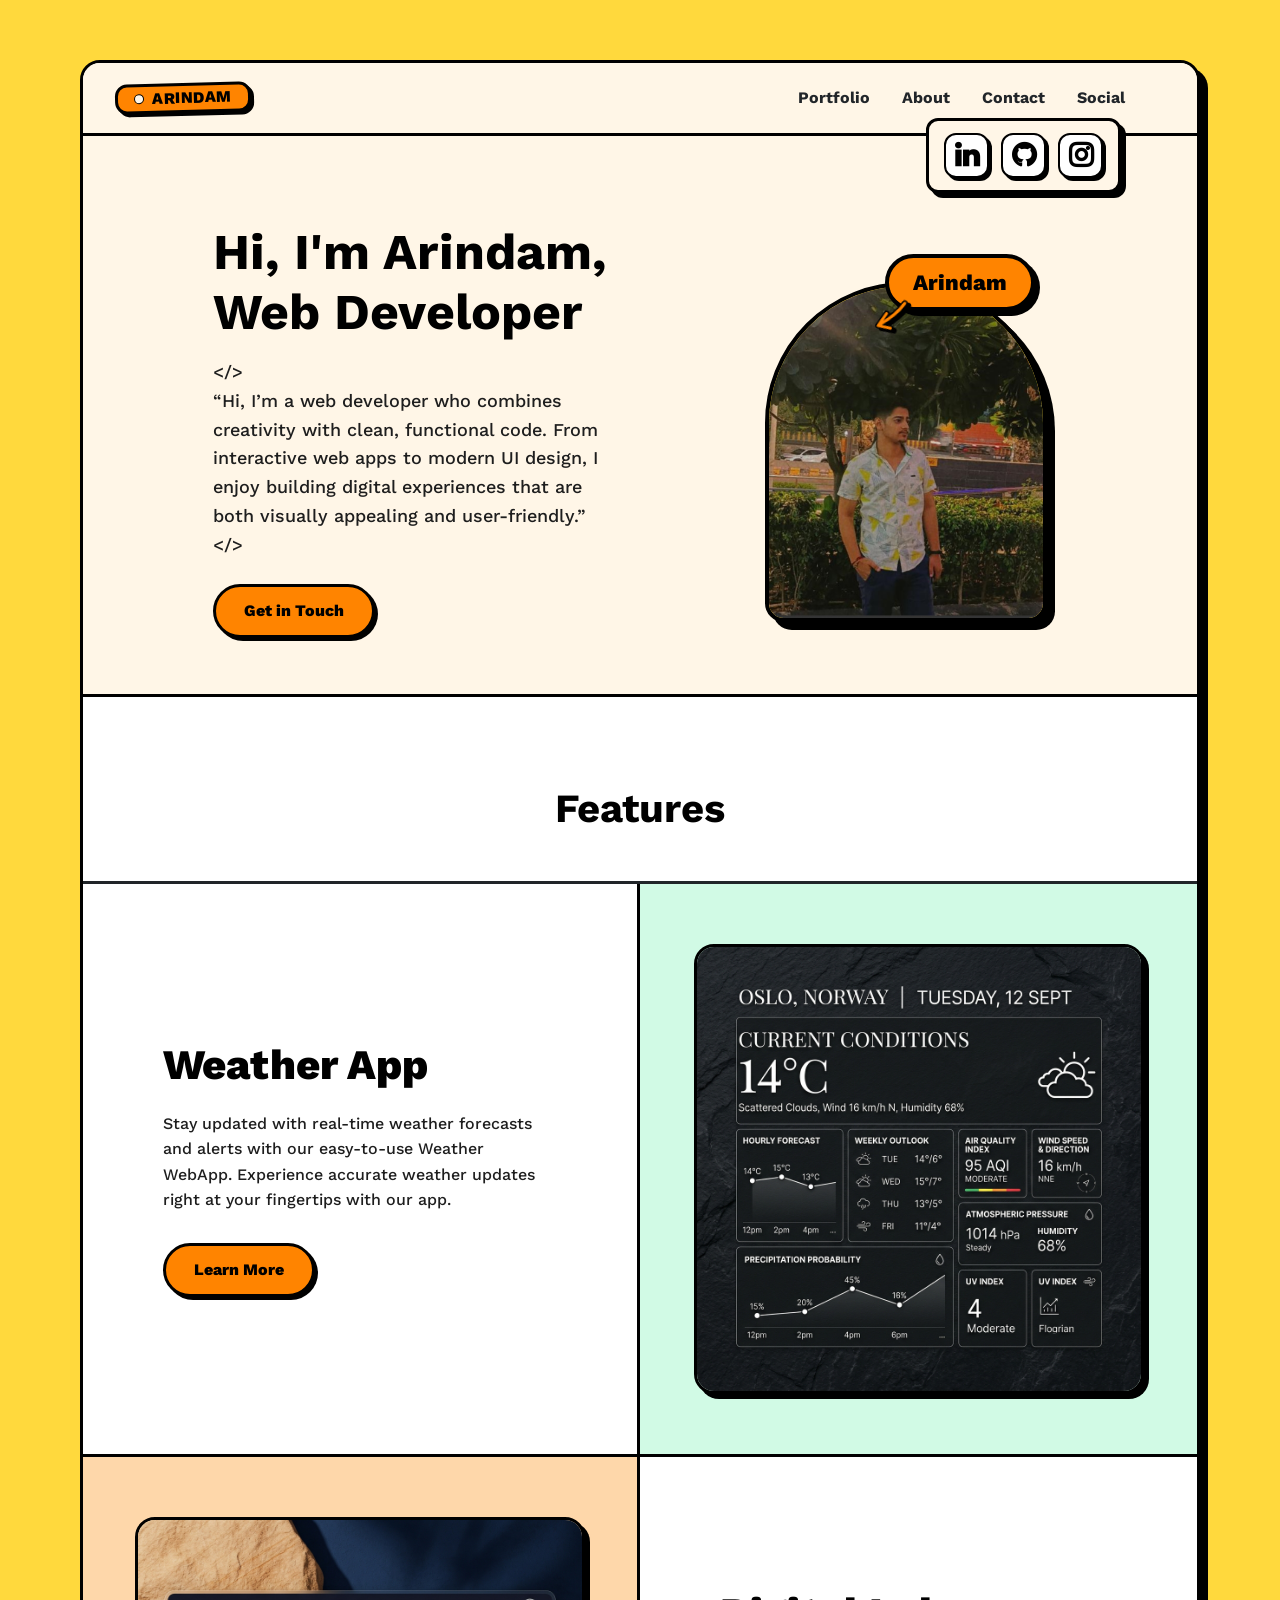
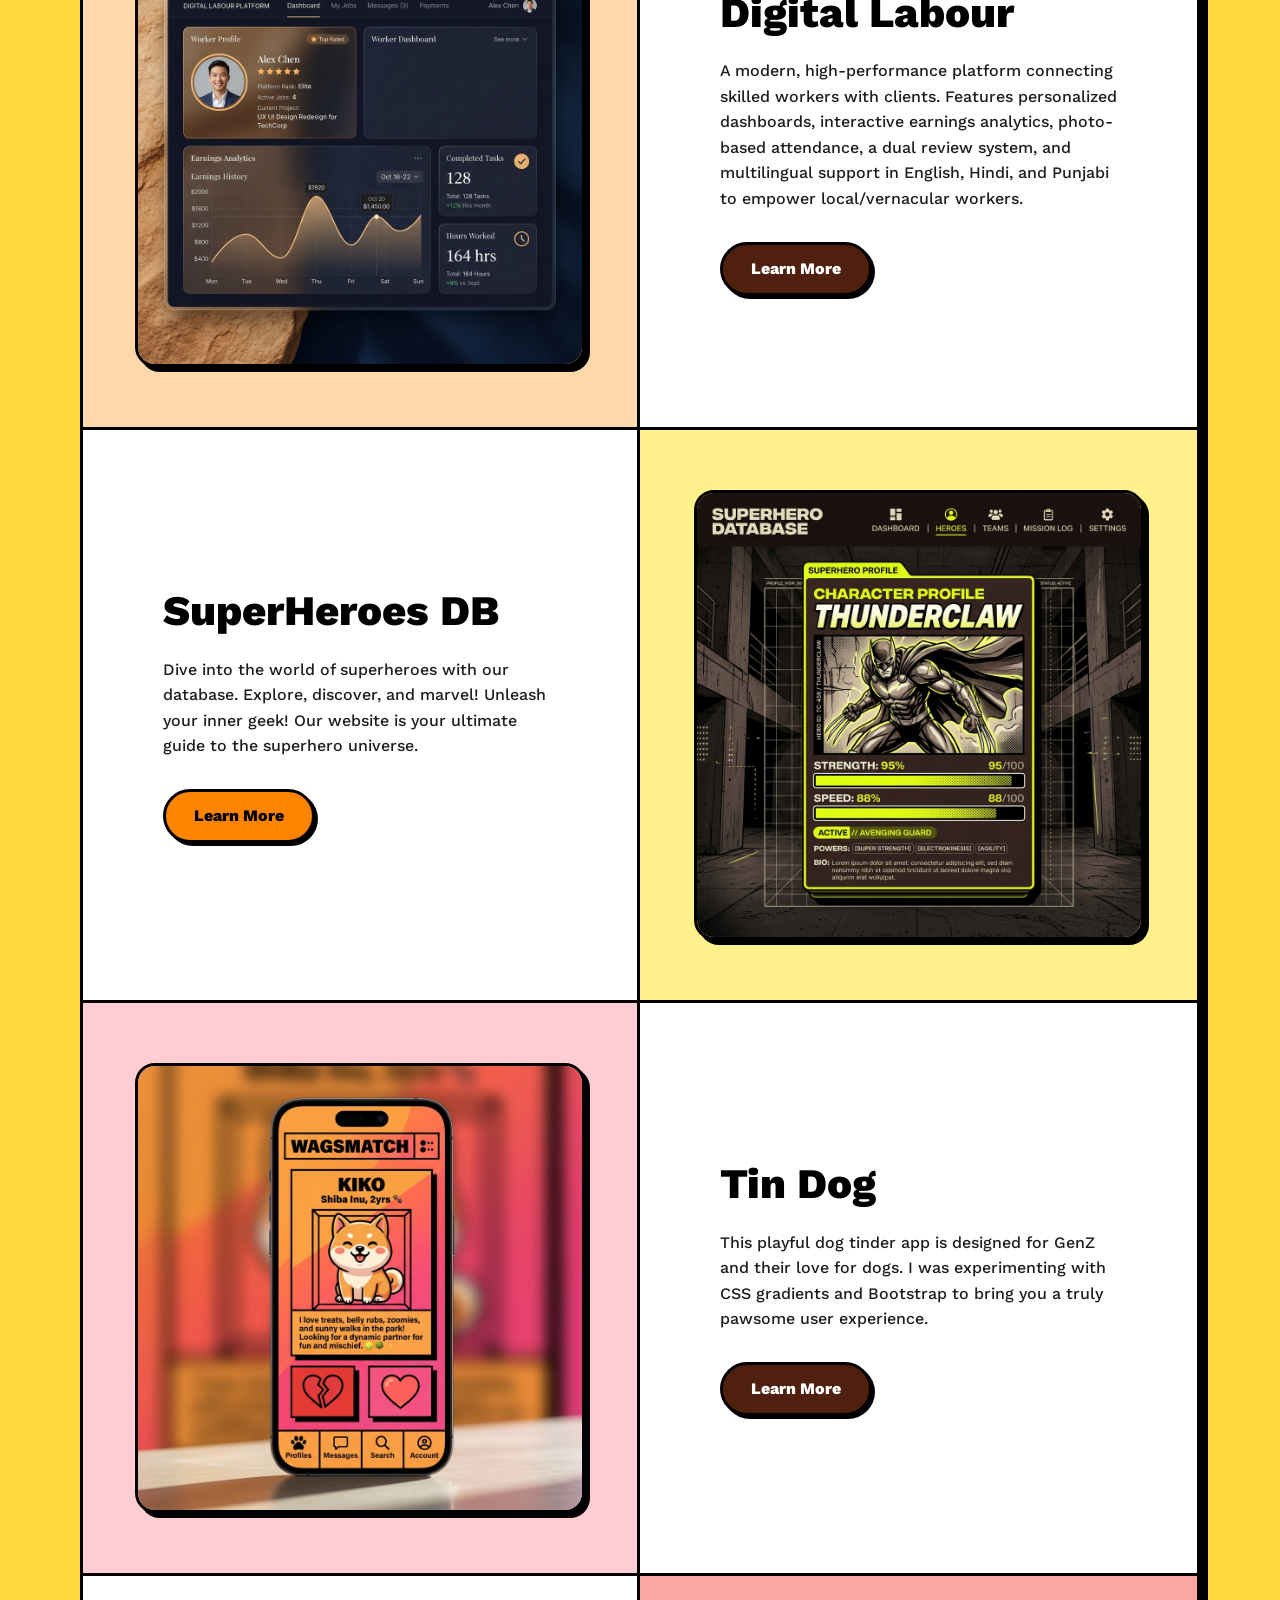
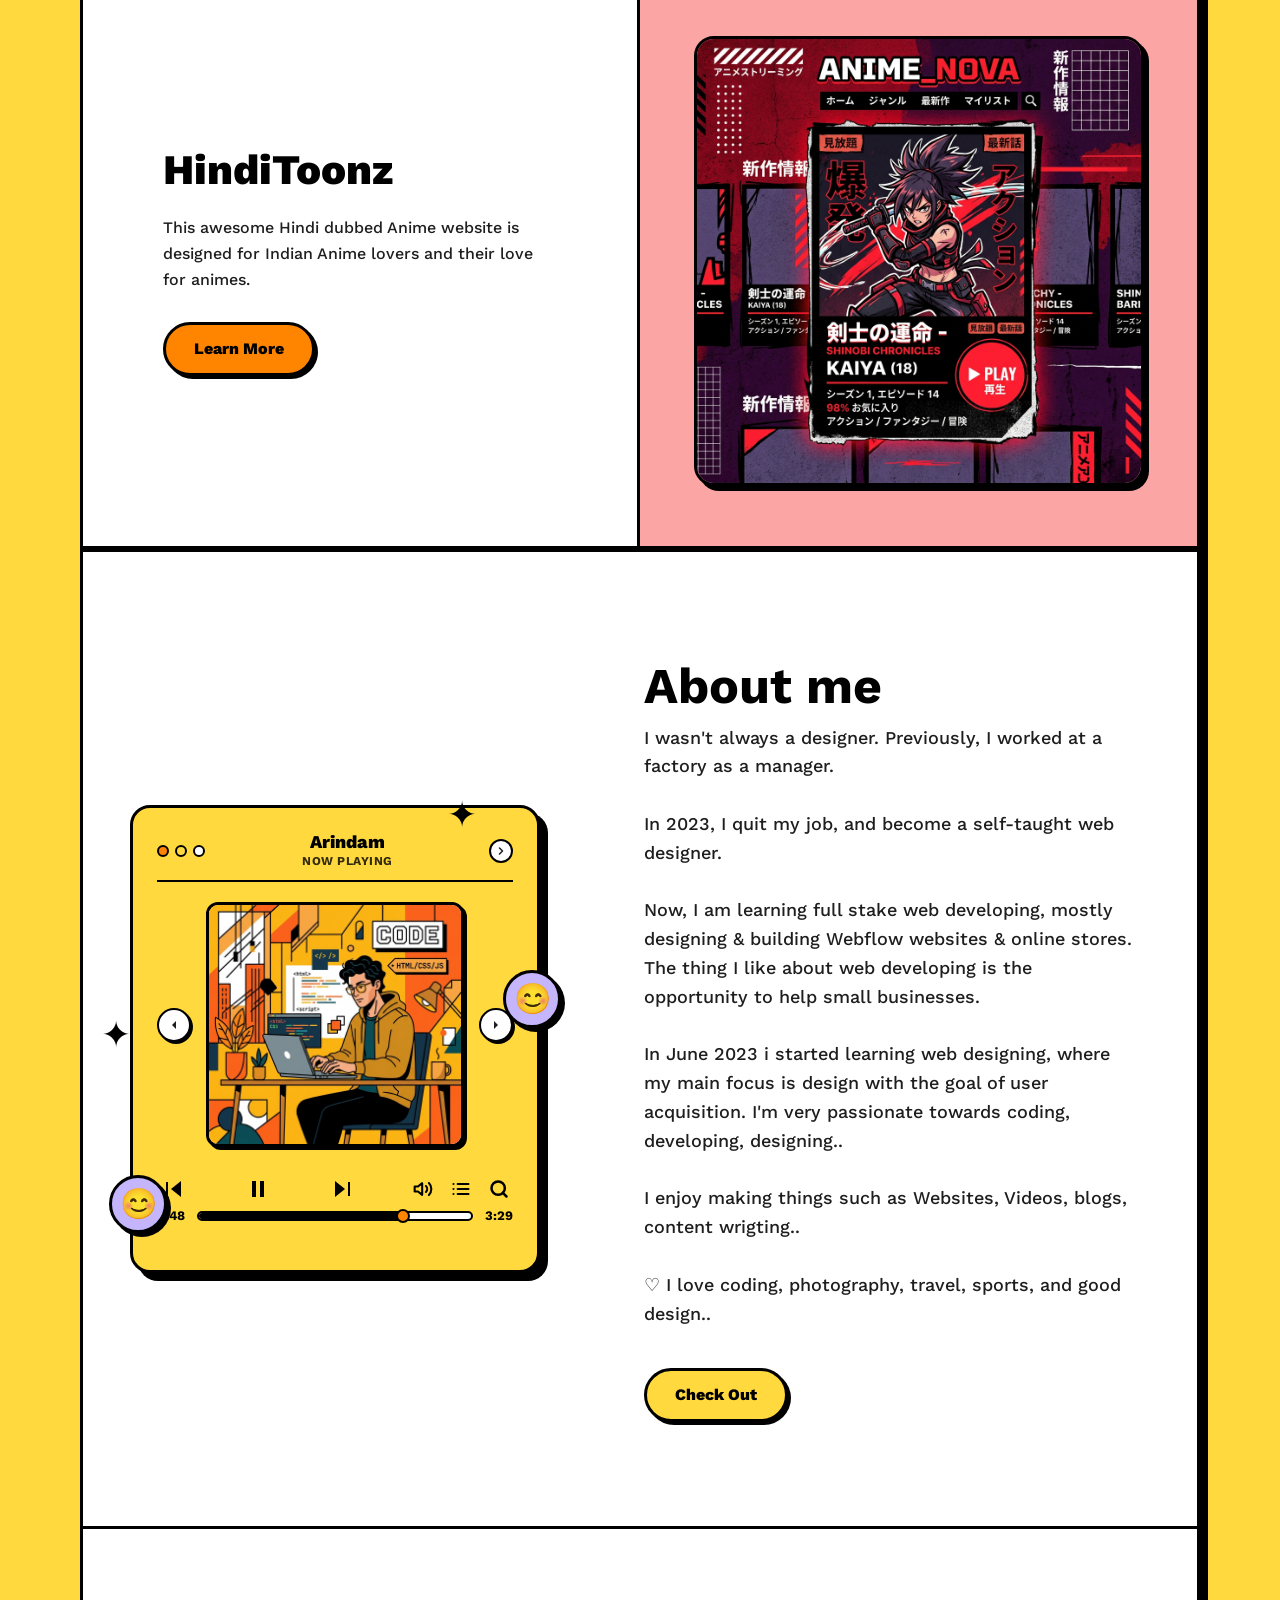
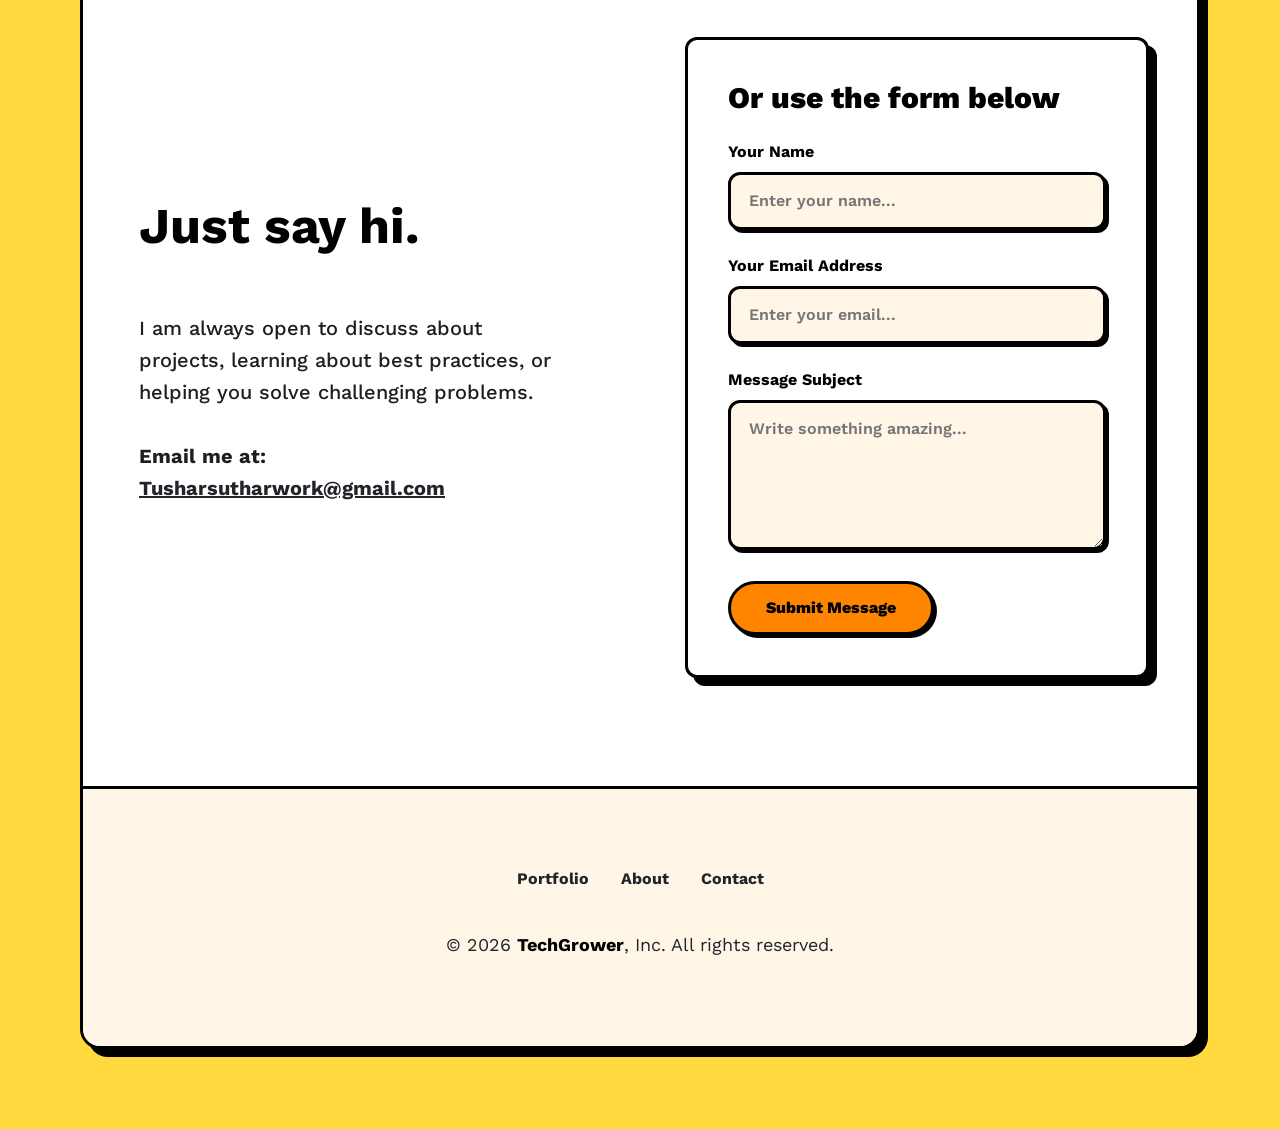
==== index.html @ 0419a4e8 "feat: connect Digital Labour to live Vercel deployment and clean up static folder" ====
<!DOCTYPE html>
<html lang="en">
<head>
    <meta charset="UTF-8">
    <meta name="viewport" content="width=device-width, initial-scale=1.0">
    <meta name="description" content="Premium Neo-Brutalist Customizable Portfolio Website for Web Developers.">
    <meta name="keywords" content="Portfolio, Web Developer, Web Designer, Neo-Brutalist Design, Bootstrap Portfolio">
    <meta name="author" content="TechGrower & Antigravity AI">
    <title>My Portfolio | Web Developer</title>

    <!-- Google Fonts -->
    <link rel="preconnect" href="https://fonts.googleapis.com">
    <link rel="preconnect" href="https://fonts.gstatic.com" crossorigin>
    <link href="https://fonts.googleapis.com/css2?family=Work+Sans:wght@500;700;800&display=swap" rel="stylesheet">

    <!-- Bootstrap 5.3.0 CSS -->
    <link href="https://cdn.jsdelivr.net/npm/bootstrap@5.3.0/dist/css/bootstrap.min.css" rel="stylesheet" integrity="sha384-9ndCyUaIbzAi2FUVXJi0CjmCapSmO7SnpJef0486qhLnuZ2cdeRhO02iuK6FUUVM" crossorigin="anonymous">

    <!-- FontAwesome 4.7.0 for Social Icons -->
    <link rel="stylesheet" href="https://cdnjs.cloudflare.com/ajax/libs/font-awesome/4.7.0/css/font-awesome.min.css">

    <!-- Custom Neo-Brutalist Stylesheet -->
    <link rel="stylesheet" href="./css/style.css">
</head>

<body>
<div class="body">

    <!-- 
      ======================================================================
      NAVIGATION BAR
      ======================================================================
    -->
    <nav class="menu navbar navbar-expand-md navbar-light rounded" aria-label="Main Navigation">
      <div class="container-fluid">
        <!-- CUSTOMIZE: Replace with your name or custom brand text -->
        <a href="#" class="navbar-brand py-0 logo-badge">
          <span class="logo-dot"></span>
          <span class="logo-text">Arindam</span>
        </a>
        
        <!-- Custom styled navbar hamburger toggle for mobile devices -->
        <button class="navbar-toggler border-0" type="button" data-bs-toggle="collapse" data-bs-target="#navbarsExample09" aria-controls="navbarsExample09" aria-expanded="false" aria-label="Toggle navigation">
          <!-- Scalable menu icon SVG -->
          <svg width="24" height="24" viewBox="0 0 24 24" fill="none" stroke="currentColor" stroke-width="3" stroke-linecap="round" stroke-linejoin="round">
            <line x1="4" y1="12" x2="20" y2="12"></line>
            <line x1="4" y1="6" x2="20" y2="6"></line>
            <line x1="4" y1="18" x2="20" y2="18"></line>
          </svg>
        </button>

        <div class="collapse navbar-collapse" id="navbarsExample09">
          <ul class="navbar-nav ms-auto me-4 mb-2 mb-lg-0 fw-bold">
            <li class="nav-item">
              <a class="nav-link text-dark" href="#portfolio">Portfolio</a>
            </li>
            <li class="nav-item">
              <a class="nav-link text-dark" href="#about">About</a>
            </li>
            <li class="nav-item">
              <a class="nav-link text-dark" href="#contact">Contact</a>
            </li>
            <li class="nav-item dropdown">
              <a class="nav-link dropdown-toggle text-dark" href="#" id="dropdown09" data-bs-toggle="dropdown" aria-expanded="false">Social</a>
              <div class="social dropdown-menu dropdown-menu-end text-center" aria-labelledby="dropdown09">
                <!-- CUSTOMIZE: User's personalized LinkedIn, GitHub, and Instagram link addresses -->
                <a class="dropdown-item fa fa-linkedin" target="_blank" href="https://www.linkedin.com/in/arindam-kanwar-b3a445288" title="LinkedIn"></a>
                <a class="dropdown-item fa fa-github" target="_blank" href="https://github.com/ARU-CREATOR-ping" title="GitHub"></a>
                <a class="dropdown-item fa fa-instagram" target="_blank" href="https://www.instagram.com/arin._.dam/" title="Instagram"></a>
              </div>
            </li>
          </ul>
        </div>
      </div>
    </nav>


    <!-- 
      ======================================================================
      HERO SECTION
      ======================================================================
    -->
    <section id="title" class="hello">
      <div class="title row flex-lg-row-reverse flex-column align-items-center align-items-lg-start justify-content-center g-5 pb-0 pt-3 ms-3 mb-3 me-3">
        
        <div class="col-10 col-lg-6 col-xl-5 col-xxl-5 text-center">
          <!-- CUSTOMIZE HERO GRAPHIC: 
               This entire interactive composition matches the visual arrangement in Tushar's original site!
               - To change your profile photo, replace './assets/tushar.png' inside the '.hero-profile-arch' container.
               - To change the name on the orange sticker, edit the text inside '.hero-badge-name'.
          -->
          <div class="hero-composition-wrapper">
            
            
            <!-- Dynamic Custom Name Badge (Orange Sticker) -->
            <div class="hero-badge-name">
              Arindam
            </div>
            
            <!-- Dynamic Custom Arrow pointing down-left at the photo -->
            <svg class="hero-pointer-arrow" viewBox="0 0 50 50" fill="none" xmlns="http://www.w3.org/2000/svg">
              <!-- Thick black shadow outline -->
              <path d="M38 10C30 18 20 22 12 25M12 25L21 16M12 25L22 29" stroke="black" stroke-width="5" stroke-linecap="round" stroke-linejoin="round"></path>
              <!-- Colored arrow line -->
              <path d="M38 10C30 18 20 22 12 25M12 25L21 16M12 25L22 29" stroke="#ff8400" stroke-width="2.5" stroke-linecap="round" stroke-linejoin="round"></path>
            </svg>

            <!-- Rounded Arch clipping mask and shadow -->
            <div class="hero-profile-arch">
              <!-- CUSTOMIZE: Change this to your profile photo! It will automatically get clipped into the arch shape -->
              <img src="./assets/arindam_hero.jpg" alt="Developer Profile photo" loading="lazy">
            </div>
          </div>
        </div>
        
        <div class="col-lg-5 col-12 text-lg-start text-center">
          <!-- CUSTOMIZE: Change the Heading text below to your name and tech stack -->
          <h1 class="fw-bold text-sm-wrap mb-3">Hi, I'm Arindam,<br />Web Developer</h1>
          
          <!-- CUSTOMIZE: Change this description to describe your skills and unique background -->
          <p class="paragraph mb-4">
            &lt;/&gt;<br />
            “Hi, I’m a web developer who combines creativity with clean, functional code. From interactive web apps to modern UI design, I enjoy building digital experiences that are both visually appealing and user-friendly.”<br />
            &lt;/&gt;
          </p>
          
          <div class="d-grid gap-2 d-md-flex justify-content-md-start justify-content-center">
            <!-- CUSTOMIZE: Change this contact link or button text -->
            <a href="#contact" class="text-decoration-none">
              <div class="btn primary-button w-button">Get in Touch</div>
            </a>
          </div>
        </div>

      </div>
    </section> 


    <!-- 
      ======================================================================
      SERVICES SECTION ("What I Do")
      ======================================================================
    -->




    <!-- 
      ======================================================================
      PORTFOLIO / PROJECTS SECTION
      ======================================================================
    -->
    <section id="portfolio">
      <h2 class="text-center py-5 my-0 fw-bold border-bottom border-3 border-dark bg-white">Features</h2>

      <!-- CUSTOMIZE PROJECTS: 
           This layout creates a gorgeous alternating column grid exactly like Tushar's real site!
           - Weather App: Text is on the LEFT, Image sits on the RIGHT with a Mint Green theme background.
           - Digital Labour Platform: Image sits on the LEFT with a Warm Orange background, Text is on the RIGHT.
           - SuperHeroes DB: Text on the LEFT, Image on the RIGHT with a Warm Yellow background.
           - Tin Dog: Image on the LEFT with a Soft Pink background, Text on the RIGHT.
           - HindiToonz: Text on the LEFT, Image on the RIGHT with a Red background.
      -->

      <!-- Project 1: Weather App (Text Left, Image Right) -->
      <div class="project-row project-row-reverse">
        <!-- Right Column (Image with Green Background) -->
        <div class="project-image-col project-bg-weather">
          <!-- CUSTOMIZE: Swap weather.png with your own project image -->
          <img src="./assets/weather.png" class="phone1 img-fluid" alt="Weather App Mockup" width="450" height="280">
        </div>
        <!-- Left Column (Text description) -->
        <div class="project-text-col">
          <!-- CUSTOMIZE: Your Project Details -->
          <h1>Weather App</h1>
          <p>Stay updated with real-time weather forecasts and alerts with our easy-to-use Weather WebApp. Experience accurate weather updates right at your fingertips with our app.</p>
          <div>
            <a href="./weather-app/index.html" class="text-decoration-none">
              <button class="primary-button">Learn More</button>
            </a>
          </div>
        </div>
      </div>
    
      <!-- Project 2: Digital Labour Platform (Image Left, Text Right) -->
      <div class="project-row">
        <!-- Left Column (Image with Warm Orange Background) -->
        <div class="project-image-col project-bg-digitallabour">
          <!-- CUSTOMIZE: Swap digital-labour.png with your own project image -->
          <img src="./assets/digital-labour.png" class="phone1 img-fluid" alt="Digital Labour Platform Mockup" width="450" height="280">
        </div>
        <!-- Right Column (Text description) -->
        <div class="project-text-col">
          <!-- CUSTOMIZE: Your Project Details -->
          <h1>Digital Labour</h1>
          <p>A modern, high-performance platform connecting skilled workers with clients. Features personalized dashboards, interactive earnings analytics, photo-based attendance, a dual review system, and multilingual support in English, Hindi, and Punjabi to empower local/vernacular workers.</p>
          <div>
            <a target="_blank" href="https://labour-platform.vercel.app" class="text-decoration-none">
              <button class="btn2">Learn More</button>
            </a>
          </div>
        </div>
      </div>

      <!-- Project 3: SuperHeroes DB (Text Left, Image Right) -->
      <div class="project-row project-row-reverse">
        <!-- Right Column (Image with Yellow Background) -->
        <div class="project-image-col project-bg-superhero">
          <!-- CUSTOMIZE: Swap superhero.png with your own project image -->
          <img src="./assets/superhero.png" class="phone1 img-fluid" alt="SuperHeroes Database Mockup" width="450" height="280">
        </div>
        <!-- Left Column (Text description) -->
        <div class="project-text-col">
          <!-- CUSTOMIZE: Your Project Details -->
          <h1>SuperHeroes DB</h1>
          <p>Dive into the world of superheroes with our database. Explore, discover, and marvel! Unleash your inner geek! Our website is your ultimate guide to the superhero universe.</p>
          <div>
            <a target="_blank" href="https://www.hinditoonz.blogspot.com" class="text-decoration-none">
              <button class="primary-button">Learn More</button>
            </a>
          </div>
        </div>
      </div>

      <!-- Project 4: Tin Dog (Image Left, Text Right) -->
      <div class="project-row">
        <!-- Left Column (Image with Pink Background) -->
        <div class="project-image-col project-bg-tindog">
          <!-- CUSTOMIZE: Swap phone1.png with your own project image -->
          <img src="./assets/phone1.png" class="phone1 img-fluid" alt="Tin Dog Mockup" width="450" height="280">
        </div>
        <!-- Right Column (Text description) -->
        <div class="project-text-col">
          <!-- CUSTOMIZE: Your Project Details -->
          <h1>Tin Dog</h1>
          <p>This playful dog tinder app is designed for GenZ and their love for dogs. I was experimenting with CSS gradients and Bootstrap to bring you a truly pawsome user experience.</p>
          <div>
            <a target="_blank" href="https://tusharthexd.github.io/tindog.html" class="text-decoration-none">
              <button class="btn2">Learn More</button>
            </a>
          </div>
        </div>
      </div>

      <!-- Project 5: HindiToonz (Text Left, Image Right) -->
      <div class="project-row project-row-reverse">
        <!-- Right Column (Image with Red Background) -->
        <div class="project-image-col project-bg-hinditoonz">
          <!-- CUSTOMIZE: Swap phone2.png with your own project image -->
          <img src="./assets/phone2.png" class="phone1 img-fluid" alt="HindiToonz Mockup" width="450" height="280">
        </div>
        <!-- Left Column (Text description) -->
        <div class="project-text-col">
          <!-- CUSTOMIZE: Your Project Details -->
          <h1>HindiToonz</h1>
          <p>This awesome Hindi dubbed Anime website is designed for Indian Anime lovers and their love for animes.</p>
          <div>
            <a target="_blank" href="https://hinditoonz.blogspot.com/" class="text-decoration-none">
              <button class="primary-button">Learn More</button>
            </a>
          </div>
        </div>
      </div>  
    </section>


    <!-- 
      ======================================================================
      ABOUT ME SECTION
      ======================================================================
    -->
    <section id="about">
      <div class="bg-white d-flex flex-column flex-lg-row align-items-center py-5">
        <!-- Left Column: Neo-Brutalist Music Player Mockup -->
        <div class="d-flex justify-content-center align-items-center w-100 py-3 py-lg-0">
          <div class="about-music-player">
            <!-- Floating Sparkle Stars -->
            <div class="player-star star-1">✦</div>
            <div class="player-star star-2">✦</div>
            
            <!-- Overlapping circular stickers -->
            <div class="smiley-sticker sticker-top">😊</div>
            <div class="smiley-sticker sticker-bottom">😊</div>
            
            <!-- Window Title Bar -->
            <div class="player-title-bar">
              <div class="window-controls">
                <span class="dot" style="background-color: var(--color-primary);"></span>
                <span class="dot" style="background-color: var(--bg-outer);"></span>
                <span class="dot" style="background-color: var(--color-white);"></span>
              </div>
              <div class="player-title-text">
                <div class="player-artist">Arindam</div>
                <div class="player-status">Now Playing</div>
              </div>
              <div class="window-action">
                <div class="action-circle">
                  <svg width="12" height="12" viewBox="0 0 24 24" fill="none" stroke="currentColor" stroke-width="3" stroke-linecap="round" stroke-linejoin="round">
                    <polyline points="9 18 15 12 9 6"></polyline>
                  </svg>
                </div>
              </div>
            </div>
            
            <!-- Media content (Image frame) -->
            <div class="player-content">
              <div class="player-nav-btn">
                <svg width="16" height="16" viewBox="0 0 24 24" fill="currentColor">
                  <polygon points="15 18 9 12 15 6"/>
                </svg>
              </div>
              <div class="player-image-frame">
                <!-- CUSTOMIZE: Add your photo inside the player! -->
                <img src="./assets/tushar.png" alt="Arindam Profile">
              </div>
              <div class="player-nav-btn">
                <svg width="16" height="16" viewBox="0 0 24 24" fill="currentColor">
                  <polygon points="9 18 15 12 9 6"/>
                </svg>
              </div>
            </div>
            
            <!-- Playback controls -->
            <div class="player-controls">
              <button class="control-btn" aria-label="Previous">
                <svg width="24" height="24" viewBox="0 0 24 24" fill="currentColor">
                  <polygon points="19 20 9 12 19 4 19 20"/>
                  <line x1="5" y1="5" x2="5" y2="19" stroke="currentColor" stroke-width="2"/>
                </svg>
              </button>
              <button class="control-btn" aria-label="Play/Pause">
                <svg width="24" height="24" viewBox="0 0 24 24" fill="currentColor">
                  <rect x="6" y="4" width="4" height="16"/>
                  <rect x="14" y="4" width="4" height="16"/>
                </svg>
              </button>
              <button class="control-btn" aria-label="Next">
                <svg width="24" height="24" viewBox="0 0 24 24" fill="currentColor">
                  <polygon points="5 4 15 12 5 20 5 4"/>
                  <line x1="19" y1="5" x2="19" y2="19" stroke="currentColor" stroke-width="2"/>
                </svg>
              </button>
              <div class="player-utilities">
                <button class="utility-btn" aria-label="Volume">
                  <svg width="20" height="20" viewBox="0 0 24 24" fill="none" stroke="currentColor" stroke-width="2.5" stroke-linecap="round" stroke-linejoin="round">
                    <polygon points="11 5 6 9 2 9 2 15 6 15 11 19 11 5"></polygon>
                    <path d="M19.07 4.93a10 10 0 0 1 0 14.14M15.54 8.46a5 5 0 0 1 0 7.07"></path>
                  </svg>
                </button>
                <button class="utility-btn" aria-label="Playlist">
                  <svg width="20" height="20" viewBox="0 0 24 24" fill="none" stroke="currentColor" stroke-width="2.5" stroke-linecap="round" stroke-linejoin="round">
                    <line x1="8" y1="6" x2="21" y2="6"></line>
                    <line x1="8" y1="12" x2="21" y2="12"></line>
                    <line x1="8" y1="18" x2="21" y2="18"></line>
                    <line x1="3" y1="6" x2="3.01" y2="6"></line>
                    <line x1="3" y1="12" x2="3.01" y2="12"></line>
                    <line x1="3" y1="18" x2="3.01" y2="18"></line>
                  </svg>
                </button>
                <button class="utility-btn" aria-label="Search">
                  <svg width="20" height="20" viewBox="0 0 24 24" fill="none" stroke="currentColor" stroke-width="3" stroke-linecap="round" stroke-linejoin="round">
                    <circle cx="11" cy="11" r="8"></circle>
                    <line x1="21" y1="21" x2="16.65" y2="16.65"></line>
                  </svg>
                </button>
              </div>
            </div>
            
            <!-- Timeline progress bar -->
            <div class="player-timeline">
              <span>2:48</span>
              <div class="progress-bar-container">
                <div class="progress-bar-fill"></div>
                <div class="progress-bar-handle"></div>
              </div>
              <span>3:29</span>
            </div>
          </div>
        </div>
        
        <!-- Right Column: Biography Text -->
        <div class="m-lg-5 m-4 p-2 flex-fill text-lg-start text-center w-100">
          <h1 class="fw-bold">About me</h1>
          <p class="paragraph text-start">
            I wasn't always a designer. Previously, I worked at a factory as a manager.<br /><br />
            In 2023, I quit my job, and become a self-taught web designer.<br /><br />
            Now, I am learning full stake web developing, mostly designing & building Webflow websites & online stores. The thing I like about web developing is the opportunity to help small businesses.<br /><br />
            In June 2023 i started learning web designing, where my main focus is design with the goal of user acquisition. I'm very passionate towards coding, developing, designing..<br /><br />
            I enjoy making things such as Websites, Videos, blogs, content wrigting..<br /><br />
            
            ♡ I love coding, photography, travel, sports, and good design..
          </p>
          <a target="_blank" href="https://www.instagram.com/arin._.dam/" class="text-decoration-none">
            <button class="btn3 p-2 px-4 mt-3">Check Out</button>
          </a> 
        </div>
      </div>
    </section>

  
    <!-- 
      ======================================================================
      CONTACT SECTION (Contact Form & Email details)
      ======================================================================
    -->
    <section id="contact">
      <div class="bg-white d-flex flex-column flex-lg-row row-cols-lg-2 gap-2 align-items-center">
        
        <div class="m-lg-5 m-4 p-2 flex-fill text-lg-start text-center">
          <!-- CUSTOMIZE: Change heading, text description, and email details -->
          <h1 class="fw-bold">Just say hi.</h1>
          <br /><br />
          <p class="fs-5">
            I am always open to discuss about projects, learning about best practices, or helping you solve challenging problems.<br /><br />
            
            <strong>Email me at:</strong><br />
            <a href="mailto:Tusharsutharwork@gmail.com" class="text-dark fw-bold">Tusharsutharwork@gmail.com</a>
          </p>
        </div>

        <div class="m-lg-5 m-4 flex-fill contcontainer">
          <!-- CUSTOMIZE: Configure form action or use standard forms provider (e.g. Formspree / Web3Forms) -->
          <form action="#" method="POST">
            <h3 class="font-weight-normal mb-4">Or use the form below</h3>
            
            <label for="fname" class="fw-bold">Your Name</label>
            <input type="text" id="fname" name="firstname" placeholder="Enter your name..." required>
        
            <label for="email" class="fw-bold">Your Email Address</label>
            <input type="text" id="email" name="email" placeholder="Enter your email..." required>
            
            <label for="subject" class="fw-bold">Message Subject</label>
            <textarea id="subject" name="subject" placeholder="Write something amazing..." style="height:150px" required></textarea>
            
            <div class="text-start">
              <input type="submit" value="Submit Message">
            </div>
          </form>
        </div>

      </div>
    </section>


    <!-- 
      ======================================================================
      FOOTER SECTION
      ======================================================================
    -->
    <section id="footer">
      <footer class="py-3 my-4">
        <ul class="nav justify-content-center pb-3 mb-3">
          <li class="nav-item"><a href="#portfolio" class="nav-link px-2 text-dark fw-bold">Portfolio</a></li>
          <li class="nav-item"><a href="#about" class="nav-link px-2 text-dark fw-bold">About</a></li>
          <li class="nav-item"><a href="#contact" class="nav-link px-2 text-dark fw-bold">Contact</a></li>
        </ul>
        <!-- CUSTOMIZE: Change copyright info, year, and corporate links to your own -->
        <p class="text-center text-dark fw-normal">&copy; 2026 <a style="color: black;" target="_blank" href="https://www.techgrower.in" class="fw-bold">TechGrower</a>, Inc. All rights reserved.</p>
      </footer>
    </section>

</div>

<!-- Bootstrap 5.3.0 Bundle JS with Popper -->
<script src="https://cdn.jsdelivr.net/npm/bootstrap@5.3.0/dist/js/bootstrap.bundle.min.js" integrity="sha384-geWF76RCwLtnZ8qwWowPQNguL3RmwHVBC9FhGdlKrxdiJJigb/j/68SIy3Te4Bkz" crossorigin="anonymous"></script>

</body>
</html>
---- css/style.css ----
/* 
  =========================================
  PREMIUM NEO-BRUTALIST STYLESHEET
  =========================================
  This CSS defines the modern Neo-Brutalist design tokens.
  You can customize the colors, borders, and shadows using 
  the CSS custom properties (variables) defined in the :root element.
*/

:root {
  /* Color Palette - Customize your theme colors here! */
  --bg-outer: #FFD93D;       /* Vibrant yellow background surrounding the main card container */
  --bg-inner: #fff6e7;       /* Warm cream background of the main portfolio container */
  --color-primary: #ff8400;  /* Energetic orange for highlights, primary buttons, and inputs */
  --color-secondary: #4f200d;/* Dark chocolate brown for dark buttons and accents */
  --color-accent: #6f402d;   /* Warm brown color for hover states */
  --color-text-dark: #1e1e1e;/* Ultra-dark grey for highly readable body text */
  --color-white: #ffffff;    /* Pure white for card backgrounds and forms */
  --color-black: #000000;    /* Deep black for solid borders and shadows */
  
  /* Borders and Shadow Settings */
  --border-thick: 3px solid var(--color-black);
  --border-thin: 2px solid var(--color-black);
  --radius-large: 20px;
  --radius-medium: 12px;
  --radius-full: 9999px;
  
  /* Hard Drop Shadows */
  --shadow-flat: 5px 5px 0px var(--color-black);
  --shadow-flat-large: 8px 8px 0px var(--color-black);
  --shadow-flat-small: 3px 3px 0px var(--color-black);
  
  /* Animations */
  --transition-playful: all 0.25s cubic-bezier(0.175, 0.885, 0.32, 1.275);
  --transition-smooth: all 0.2s ease-in-out;
}

/* --- Core Reset and Typography --- */
* {
  box-sizing: border-box;
  margin: 0;
  padding: 0;
}

html {
  scroll-behavior: smooth;
}

body {
  background-color: var(--bg-outer);
  color: var(--color-text-dark);
  font-family: 'Work Sans', -apple-system, BlinkMacSystemFont, "Segoe UI", Roboto, sans-serif;
  min-height: 100vh;
  padding: 0;
  margin: 0;
}

/* Custom Neo-Brutalist Scrollbar */
::-webkit-scrollbar {
  width: 14px;
}
::-webkit-scrollbar-track {
  background: var(--bg-outer);
}
::-webkit-scrollbar-thumb {
  background-color: var(--color-primary);
  border: var(--border-thick);
  border-radius: 4px;
}
::-webkit-scrollbar-thumb:hover {
  background-color: var(--bg-outer);
}

/* --- Outer Main Wrapper Container --- */
.body {
  background-color: var(--bg-inner);
  border: var(--border-thick);
  box-shadow: var(--shadow-flat-large);
  border-radius: var(--radius-large);
  margin: 80px;
  margin-top: 60px;
  padding: 0;
  word-wrap: break-word;
  overflow: hidden;
  position: relative;
  transition: var(--transition-smooth);
}

/* Responsive adjustment for main body card */
@media (max-width: 991px) {
  .body {
    margin: 20px;
    margin-top: 20px;
    padding: 0;
  }
  
  h1 { font-size: 36px !important; }
  h2 { font-size: 28px !important; }
  h3 { font-size: 22px !important; }
  p { font-size: 16px !important; }
}

@media (max-width: 280px) {
  .tushar {
    display: none !important;
  }
  .header {
    width: 100px;
    height: auto;
  }
}

/* Typography styles */
h1, h2, h3, h4, h5, h6 {
  color: var(--color-black);
  font-weight: 800;
  line-height: 1.2;
}

h1 { font-size: 50px; }
h2 { font-size: 40px; }
h3 { font-size: 30px; }
p {
  font-size: 18px;
  line-height: 1.6;
  font-weight: 500;
}

.paragraph {
  color: var(--color-text-dark);
  margin-bottom: 24px;
}

/* --- Custom Sticky Navigation --- */
.menu {
  background-color: var(--bg-inner) !important;
  border-bottom: var(--border-thick);
  padding: 15px 20px;
  margin-bottom: 30px;
  border-radius: 0 !important;
}

.nav-link {
  font-size: 16px;
  padding: 8px 16px !important;
  position: relative;
  transition: var(--transition-smooth);
}

.nav-link::after {
  content: '';
  position: absolute;
  bottom: 0;
  left: 16px;
  right: 16px;
  height: 3px;
  background-color: var(--color-black);
  transform: scaleX(0);
  transition: var(--transition-playful);
  transform-origin: bottom right;
}

.nav-link:hover {
  color: var(--color-primary) !important;
}

.nav-link:hover::after {
  transform: scaleX(1);
  transform-origin: bottom left;
}

/* Custom Hamburger Button */
.navbar-toggler {
  background-color: var(--bg-outer) !important;
  border-radius: var(--radius-medium) !important;
  box-shadow: var(--shadow-flat-small) !important;
  border: var(--border-thick) !important;
  padding: 8px 12px;
  transition: var(--transition-playful) !important;
}

.navbar-toggler:hover {
  transform: translate(-2px, -2px);
  box-shadow: 5px 5px 0px var(--color-black) !important;
  background-color: var(--color-primary) !important;
}

.navbar-toggler:active {
  transform: translate(2px, 2px);
  box-shadow: 1px 1px 0px var(--color-black) !important;
}

/* --- Dropdown Styles --- */
.dropdown-menu {
  background-color: var(--bg-inner) !important;
  border: var(--border-thick) !important;
  box-shadow: var(--shadow-flat) !important;
  border-radius: var(--radius-medium) !important;
  padding: 10px !important;
}

.dropdown-item {
  font-weight: 700;
  border-radius: var(--radius-medium);
  margin-bottom: 5px;
  transition: var(--transition-smooth);
}

.dropdown-item:hover {
  background-color: var(--color-primary) !important;
  color: var(--color-black) !important;
}

/* --- Hero Section (`#title`) --- */
.hello {
  padding: 40px 0;
}

/* Dynamic Hero Visual Composition */
.hero-composition-wrapper {
  position: relative;
  width: 100%;
  max-width: 440px;
  height: 400px;
  margin: 0 auto;
}

/* Arch picture container clipping the profile image */
.hero-profile-arch {
  position: absolute;
  bottom: 0;
  right: 5%;
  width: 70%;
  height: 85%;
  background-color: var(--bg-outer);
  border: 4px solid var(--color-black);
  border-radius: 150px 150px 20px 20px;
  overflow: hidden;
  box-shadow: var(--shadow-flat-large);
  transition: var(--transition-playful);
  z-index: 2;
}

.hero-profile-arch img {
  width: 100%;
  height: 100%;
  object-fit: cover;
  display: block;
}

/* Code Badge - Brown square card */
.hero-badge-code {
  position: absolute;
  top: 15%;
  left: 2%;
  width: 80px;
  height: 80px;
  background-color: var(--color-secondary);
  border: 4px solid var(--color-black);
  border-radius: var(--radius-medium);
  box-shadow: var(--shadow-flat);
  display: flex;
  align-items: center;
  justify-content: center;
  z-index: 3;
  transition: var(--transition-playful);
}

.hero-badge-code:hover {
  transform: translate(-3px, -3px) rotate(-5deg);
  box-shadow: 8px 8px 0px var(--color-black);
}

/* Name Badge - Orange sticker */
.hero-badge-name {
  position: absolute;
  top: 8%;
  right: 8%;
  background-color: var(--color-primary);
  border: 4px solid var(--color-black);
  border-radius: var(--radius-full);
  padding: 8px 24px;
  box-shadow: var(--shadow-flat);
  font-size: 22px;
  font-weight: 800;
  color: var(--color-black);
  z-index: 3;
  transition: var(--transition-playful);
}

.hero-badge-name:hover {
  transform: translate(-2px, -2px) rotate(3deg);
  box-shadow: 7px 7px 0px var(--color-black);
}

/* Custom Yellow/Orange Pointer Arrow */
.hero-pointer-arrow {
  position: absolute;
  top: 18%; /* Shifted down to clear the bottom-left curve of the badge */
  right: 36%; /* Shifted left to clear the extra width of the "Arindam" name badge with zero overlap */
  width: 58px;
  height: 58px;
  z-index: 3;
  transform: rotate(-10deg);
  transition: var(--transition-playful);
  filter: drop-shadow(3px 3px 0px var(--color-black));
}

.hero-pointer-arrow:hover {
  transform: scale(1.1) rotate(-15deg);
}

/* Hover effects for entire hero graphic group */
.hero-composition-wrapper:hover .hero-profile-arch {
  transform: rotate(-1deg) scale(1.01);
  box-shadow: 10px 10px 0px var(--color-black);
}

/* --- Neo-Brutalist Buttons --- */
.primary-button {
  background-color: var(--color-primary);
  border-radius: var(--radius-full);
  box-shadow: var(--shadow-flat-small);
  border: var(--border-thick);
  color: var(--color-black) !important;
  font-weight: 800;
  padding: 12px 28px !important;
  text-decoration: none;
  display: inline-block;
  text-align: center;
  transition: var(--transition-playful);
  cursor: pointer;
}

.primary-button:hover {
  transform: translate(-4px, -4px);
  box-shadow: 7px 7px 0px var(--color-black);
  background-color: var(--bg-outer);
  color: var(--color-black) !important;
}

.primary-button:active {
  transform: translate(2px, 2px);
  box-shadow: 1px 1px 0px var(--color-black);
}

/* Dark Chocolate Button */
.btn2 {
  background-color: var(--color-secondary);
  border-radius: var(--radius-full);
  box-shadow: var(--shadow-flat-small);
  border: var(--border-thick);
  color: var(--color-white) !important;
  font-weight: 800;
  padding: 12px 28px !important;
  text-decoration: none;
  display: inline-block;
  text-align: center;
  transition: var(--transition-playful);
  cursor: pointer;
}

.btn2:hover {
  transform: translate(-4px, -4px);
  box-shadow: 7px 7px 0px var(--color-black);
  background-color: var(--bg-outer);
  color: var(--color-black) !important;
  border: var(--border-thick);
}

.btn2:active {
  transform: translate(2px, 2px);
  box-shadow: 1px 1px 0px var(--color-black);
}

/* Yellow Button */
.btn3 {
  background-color: var(--bg-outer);
  border-radius: var(--radius-full);
  box-shadow: var(--shadow-flat-small);
  border: var(--border-thick);
  color: var(--color-black) !important;
  font-weight: 800;
  padding: 12px 28px !important;
  text-decoration: none;
  display: inline-block;
  text-align: center;
  transition: var(--transition-playful);
  cursor: pointer;
}

.btn3:hover {
  transform: translate(-4px, -4px);
  box-shadow: 7px 7px 0px var(--color-black);
  background-color: var(--color-primary);
  color: var(--color-black) !important;
  border: var(--border-thick);
}

.btn3:active {
  transform: translate(2px, 2px);
  box-shadow: 1px 1px 0px var(--color-black);
}

/* --- Services / What I Do Section (`#whatido`) --- */
#whatido {
  padding: 60px 0;
  border-top: var(--border-thick);
  border-bottom: var(--border-thick);
  background-color: var(--color-white);
}

#whatido h3 {
  font-size: 20px;
  color: var(--color-primary);
  text-transform: uppercase;
  letter-spacing: 1.5px;
  margin-bottom: 5px;
  font-weight: 800;
}

#whatido h2 {
  margin-bottom: 40px;
}

/* What I Do - Cards Grid */
.box {
  background-color: var(--color-white);
  border-radius: var(--radius-medium);
  box-shadow: var(--shadow-flat);
  border: var(--border-thick);
  color: var(--color-black);
  padding: 35px 24px;
  text-align: center;
  flex: 1;
  max-width: 320px;
  min-width: 260px;
  transition: var(--transition-playful);
}

/* Custom Outlined Neo-Brutalist Icon Container */
.box-icon-container {
  width: 80px;
  height: 80px;
  border: var(--border-thick);
  border-radius: var(--radius-medium);
  display: flex;
  align-items: center;
  justify-content: center;
  margin: 0 auto 24px;
  transition: var(--transition-playful);
}

.box h3 {
  font-size: 24px;
  font-weight: 800;
  margin-bottom: 12px;
}

.box p {
  font-size: 15px;
  color: var(--color-text-dark);
}

/* Service Card Hover State */
.box:hover {
  transform: translate(-6px, -6px) rotate(1deg);
  box-shadow: 11px 11px 0px var(--color-black);
  background-color: var(--color-secondary);
  color: var(--color-white);
  border-color: var(--color-black);
}

.box:hover p {
  color: #fff6e7;
}

.box:hover .box-icon-container {
  transform: scale(1.1) rotate(-5deg);
  border-color: var(--color-white);
}

/* --- Portfolio / Features Section (`#portfolio`) --- */
#portfolio {
  padding: 40px 0 0 0;
  background-color: var(--color-white);
  border-top: var(--border-thick);
}

/* Restructured Project Row Grid */
.project-row {
  display: flex;
  flex-direction: row;
  border-bottom: var(--border-thick);
  overflow: hidden;
  background-color: var(--color-white);
}

/* Alternating rows for desktop screens */
.project-row-reverse {
  flex-direction: row-reverse;
}

@media (max-width: 991px) {
  .project-row, .project-row-reverse {
    flex-direction: column-reverse !important;
  }
  .project-image-col, .project-text-col {
    width: 100% !important;
    padding: 40px 24px !important;
  }
}

/* Mockup Image Column styling */
.project-image-col {
  width: 50%;
  display: flex;
  align-items: center;
  justify-content: center;
  padding: 60px 40px;
  transition: var(--transition-smooth);
}

/* Visual Border separation between columns - perfectly aligned to the same pixel */
.project-row:not(.project-row-reverse) .project-image-col {
  border-right: var(--border-thick);
}
.project-row-reverse .project-text-col {
  border-right: var(--border-thick);
}

@media (max-width: 991px) {
  .project-row .project-image-col,
  .project-row-reverse .project-image-col {
    border-right: none !important;
    border-left: none !important;
    border-top: var(--border-thick);
  }
  .project-row-reverse .project-text-col {
    border-right: none !important;
    border-left: none !important;
  }
}


/* Specific background color themes for each mockup */
.project-bg-weather { background-color: #d1fae5 !important; }   /* Mint Green */
.project-bg-digitallabour { background-color: #fed7aa !important; }  /* Cool Blue-Grey */
.project-bg-superhero { background-color: #fef08a !important; } /* Warm Yellow */
.project-bg-tindog { fill: none; background-color: #fecdd3 !important; }     /* Soft Pink */
.project-bg-hinditoonz { background-color: #fca5a5 !important; } /* Anime Red */

.phone1 {
  border: var(--border-thick);
  box-shadow: var(--shadow-flat);
  border-radius: var(--radius-large);
  background-color: var(--color-white);
  max-width: 100%;
  height: auto;
  transition: var(--transition-playful);
}

.phone1:hover {
  transform: translateY(-5px) rotate(-1deg);
  box-shadow: var(--shadow-flat-large);
}

/* Text details column styling */
.project-text-col {
  width: 50%;
  background-color: var(--color-white);
  padding: 60px 80px;
  display: flex;
  flex-direction: column;
  justify-content: center;
}

.project-text-col h1 {
  font-size: 42px;
  font-weight: 800;
  margin-bottom: 20px;
  color: var(--color-black);
}

.project-text-col p {
  font-size: 16px;
  line-height: 1.6;
  font-weight: 500;
  color: var(--color-text-dark);
  margin-bottom: 30px;
}


/* --- About Section (`#about`) --- */
#about {
  border-top: var(--border-thick);
  border-bottom: var(--border-thick);
  padding: 0;
}

/* --- Contact Section (`#contact`) --- */
#contact {
  padding: 60px 0;
  background-color: var(--color-white);
}

.contcontainer {
  background-color: var(--color-white);
  border-radius: var(--radius-medium);
  box-shadow: var(--shadow-flat-large);
  border: var(--border-thick);
  color: var(--color-black);
  padding: 40px;
}


/* Form Styles */
input[type=text], select, textarea {
  color: var(--color-black);
  font-weight: 600;
  width: 100%;
  padding: 14px 18px;
  border: var(--border-thick);
  border-radius: var(--radius-medium);
  box-sizing: border-box;
  margin-top: 8px;
  margin-bottom: 24px;
  resize: vertical;
  background-color: var(--bg-inner);
  box-shadow: var(--shadow-flat-small);
  outline: none;
  transition: var(--transition-playful);
}

input[type=text]:focus, select:focus, textarea:focus {
  transform: translate(-3px, -3px);
  box-shadow: var(--shadow-flat);
  background-color: var(--color-white);
  border: var(--border-thick);
}

/* Form Submit Button */
input[type=submit] {
  background-color: var(--color-primary);
  border-radius: var(--radius-full);
  box-shadow: var(--shadow-flat-small);
  border: var(--border-thick);
  color: var(--color-black);
  font-weight: 800;
  padding: 12px 35px;
  cursor: pointer;
  display: inline-block;
  transition: var(--transition-playful);
}

input[type=submit]:hover {
  transform: translate(-4px, -4px);
  box-shadow: 7px 7px 0px var(--color-black);
  background-color: var(--bg-outer);
}

input[type=submit]:active {
  transform: translate(2px, 2px);
  box-shadow: 1px 1px 0px var(--color-black);
}

/* --- Social Icons Dropdown & FontAwesome Support --- */
.fa {
  font-size: 28px;
  width: 50px;
  height: 50px;
  line-height: 50px !important;
  text-align: center;
  border-radius: var(--radius-medium);
  border: var(--border-thin);
  background-color: var(--color-white);
  box-shadow: var(--shadow-flat-small);
  margin: 5px;
  color: var(--color-black) !important;
  text-decoration: none !important;
  transition: var(--transition-playful);
}

.fa:hover {
  opacity: 1;
  transform: translate(-3px, -3px) rotate(-5deg);
  box-shadow: 5px 5px 0px var(--color-black);
  background-color: var(--color-primary);
  color: var(--color-black) !important;
}

.logo-badge {
  background-color: var(--color-primary);
  border: var(--border-thick);
  border-radius: var(--radius-medium);
  padding: 6px 16px;
  box-shadow: var(--shadow-flat-small);
  display: inline-flex;
  align-items: center;
  gap: 8px;
  text-decoration: none;
  transition: var(--transition-playful);
  transform: rotate(-1.5deg);
}

.logo-badge:hover {
  transform: translate(-2px, -2px) rotate(1deg);
  box-shadow: 5px 5px 0px var(--color-black);
  background-color: var(--bg-outer);
}

.logo-dot {
  width: 10px;
  height: 10px;
  border-radius: 50%;
  background-color: var(--bg-inner);
  border: 1px solid var(--color-black);
}

.logo-badge .logo-text {
  font-weight: 800 !important;
  text-transform: uppercase;
  letter-spacing: 0.5px;
  color: var(--color-black) !important;
  font-size: 16px;
  margin: 0 !important;
  padding: 0 !important;
}

.social { 
  background-color: var(--bg-inner) !important;
  border-radius: var(--radius-medium);
  box-shadow: var(--shadow-flat) !important;
  border: var(--border-thick) !important;
  padding: 12px 15px !important;
  min-width: 190px !important; /* Perfect spacious fit for 3 icons horizontally */
  display: flex !important;
  flex-direction: row !important;
  justify-content: center !important;
  gap: 12px !important;
  flex-wrap: nowrap !important; /* Prevent wrapping completely */
  transition: var(--transition-playful);
}

.social.show {
  animation: neoBounceEntrance 0.35s cubic-bezier(0.175, 0.885, 0.32, 1.275) forwards;
}

@keyframes neoBounceEntrance {
  0% {
    opacity: 0;
    transform: translateY(-15px) scale(0.9) rotate(-3deg);
  }
  100% {
    opacity: 1;
    transform: translateY(0) scale(1) rotate(0deg);
  }
}

/* Shift the dropdown left on desktop to prevent overflow clipping by the rounded card border */
@media (min-width: 768px) {
  .social {
    position: absolute !important;
    right: 0 !important;
    left: auto !important;
    margin-right: 20px !important;
  }
}


.social .dropdown-item.fa {
  background-color: var(--color-white) !important;
  display: flex !important;
  align-items: center;
  justify-content: center;
  width: 45px !important;
  height: 45px !important;
  line-height: 45px !important;
  padding: 0 !important;
  margin: 0 !important;
  border: var(--border-thin) !important;
  box-shadow: var(--shadow-flat-small) !important;
  border-radius: var(--radius-medium) !important;
  color: var(--color-black) !important;
  transition: var(--transition-playful) !important;
}

.social .dropdown-item.fa:hover {
  transform: translate(-2px, -2px) rotate(-5deg) !important;
  box-shadow: 4px 4px 0px var(--color-black) !important;
  background-color: var(--color-primary) !important;
  color: var(--color-black) !important;
}

/* --- Footer Section (`#footer`) --- */
#footer {
  background-color: var(--bg-inner);
  border-top: var(--border-thick);
  padding: 30px 0;
}

#footer a {
  text-decoration: none;
  transition: var(--transition-smooth);
}

#footer a:hover {
  color: var(--color-primary) !important;
}

/* --- Neo-Brutalist About Music Player Mockup --- */
.about-music-player {
  background-color: var(--bg-outer);
  border: var(--border-thick);
  box-shadow: var(--shadow-flat-large);
  border-radius: var(--radius-large);
  width: 100%;
  max-width: 410px;
  padding: 24px;
  position: relative;
  display: flex;
  flex-direction: column;
  overflow: visible;
  transition: var(--transition-smooth);
  margin: 20px auto;
}

.about-music-player:hover {
  transform: translate(-3px, -3px) rotate(-0.5deg);
  box-shadow: 10px 10px 0px var(--color-black);
}

.player-title-bar {
  display: flex;
  justify-content: space-between;
  align-items: center;
  margin-bottom: 20px;
  padding-bottom: 10px;
  border-bottom: 2px solid var(--color-black);
}

.window-controls {
  display: flex;
  gap: 6px;
}

.window-controls .dot {
  width: 12px;
  height: 12px;
  border: 2px solid var(--color-black);
  border-radius: 50%;
  background-color: var(--color-white);
}

.player-title-text {
  text-align: center;
}

.player-artist {
  font-size: 18px;
  font-weight: 800;
  color: var(--color-black);
  line-height: 1.1;
}

.player-status {
  font-size: 12px;
  font-weight: 700;
  color: var(--color-black);
  opacity: 0.8;
  text-transform: uppercase;
  letter-spacing: 0.5px;
}

.window-action .action-circle {
  width: 24px;
  height: 24px;
  border: 2px solid var(--color-black);
  border-radius: 50%;
  display: flex;
  align-items: center;
  justify-content: center;
  background-color: var(--color-white);
}

.player-content {
  display: flex;
  align-items: center;
  justify-content: space-between;
  gap: 15px;
  margin-bottom: 20px;
}

.player-image-frame {
  flex: 1;
  border: var(--border-thick);
  border-radius: var(--radius-medium);
  overflow: hidden;
  background-color: var(--color-white);
  aspect-ratio: 1.05;
  box-shadow: var(--shadow-flat-small);
}

.player-image-frame img {
  width: 100%;
  height: 100%;
  object-fit: cover;
  display: block;
}

.player-nav-btn {
  width: 34px;
  height: 34px;
  border: var(--border-thin);
  border-radius: 50%;
  background-color: var(--color-white);
  display: flex;
  align-items: center;
  justify-content: center;
  cursor: pointer;
  box-shadow: 2px 2px 0px var(--color-black);
  transition: var(--transition-playful);
}

.player-nav-btn:hover {
  transform: translate(-2px, -2px);
  box-shadow: 4px 4px 0px var(--color-black);
  background-color: var(--color-primary);
}

.player-nav-btn:active {
  transform: translate(1px, 1px);
  box-shadow: 1px 1px 0px var(--color-black);
}

.player-timeline {
  display: flex;
  align-items: center;
  justify-content: space-between;
  gap: 12px;
  margin-bottom: 20px;
  font-size: 13px;
  font-weight: 700;
  color: var(--color-black);
}

.progress-bar-container {
  flex-grow: 1;
  height: 10px;
  border: var(--border-thin);
  border-radius: var(--radius-full);
  background-color: var(--color-white);
  position: relative;
  overflow: visible;
  cursor: pointer;
}

.progress-bar-fill {
  width: 75%;
  height: 100%;
  background-color: var(--color-black);
  border-radius: var(--radius-full);
}

.progress-bar-handle {
  position: absolute;
  top: 50%;
  left: 75%;
  transform: translate(-50%, -50%);
  width: 14px;
  height: 14px;
  background-color: var(--color-primary);
  border: 2px solid var(--color-black);
  border-radius: 50%;
}

.player-controls {
  display: flex;
  align-items: center;
  justify-content: space-between;
  padding-top: 5px;
}

.control-btn {
  background: none;
  border: none;
  cursor: pointer;
  color: var(--color-black);
  transition: var(--transition-playful);
  padding: 5px;
  display: flex;
  align-items: center;
  justify-content: center;
}

.control-btn:hover {
  transform: scale(1.2);
  color: var(--color-secondary);
}

.player-utilities {
  display: flex;
  gap: 10px;
  align-items: center;
}

.utility-btn {
  background: none;
  border: none;
  cursor: pointer;
  color: var(--color-black);
  transition: var(--transition-playful);
  padding: 4px;
  display: flex;
  align-items: center;
  justify-content: center;
}

.utility-btn:hover {
  transform: scale(1.2);
}

/* Smiley Stickers & Floating Elements */
.smiley-sticker {
  position: absolute;
  width: 58px;
  height: 58px;
  border-radius: 50%;
  background-color: #c4b5fd; /* Soft purple/lavender as in mockup screenshot */
  border: 3px solid var(--color-black);
  box-shadow: 4px 4px 0px var(--color-black);
  display: flex;
  align-items: center;
  justify-content: center;
  font-size: 30px;
  z-index: 10;
  transition: var(--transition-playful);
}

.smiley-sticker:hover {
  transform: scale(1.15) rotate(15deg);
}

.sticker-top {
  top: 35%;
  right: -24px;
}

.sticker-bottom {
  bottom: 8%;
  left: -24px;
}

.player-star {
  position: absolute;
  font-size: 36px;
  color: var(--color-black);
  z-index: 1;
  pointer-events: none;
  transition: var(--transition-playful);
}

.star-1 {
  top: -20px;
  right: 15%;
}

.star-2 {
  bottom: 45%;
  left: -32px;
}

@keyframes starFloat {
  0% { transform: translateY(0) rotate(0deg); }
  100% { transform: translateY(-8px) rotate(15deg); }
}

.player-star {
  animation: starFloat 3s ease-in-out infinite alternate;
}

@media (max-width: 450px) {
  .about-music-player {
    padding: 16px;
  }
  .smiley-sticker {
    width: 48px;
    height: 48px;
    font-size: 24px;
  }
  .sticker-top {
    right: -15px;
  }
  .sticker-bottom {
    left: -15px;
  }
}
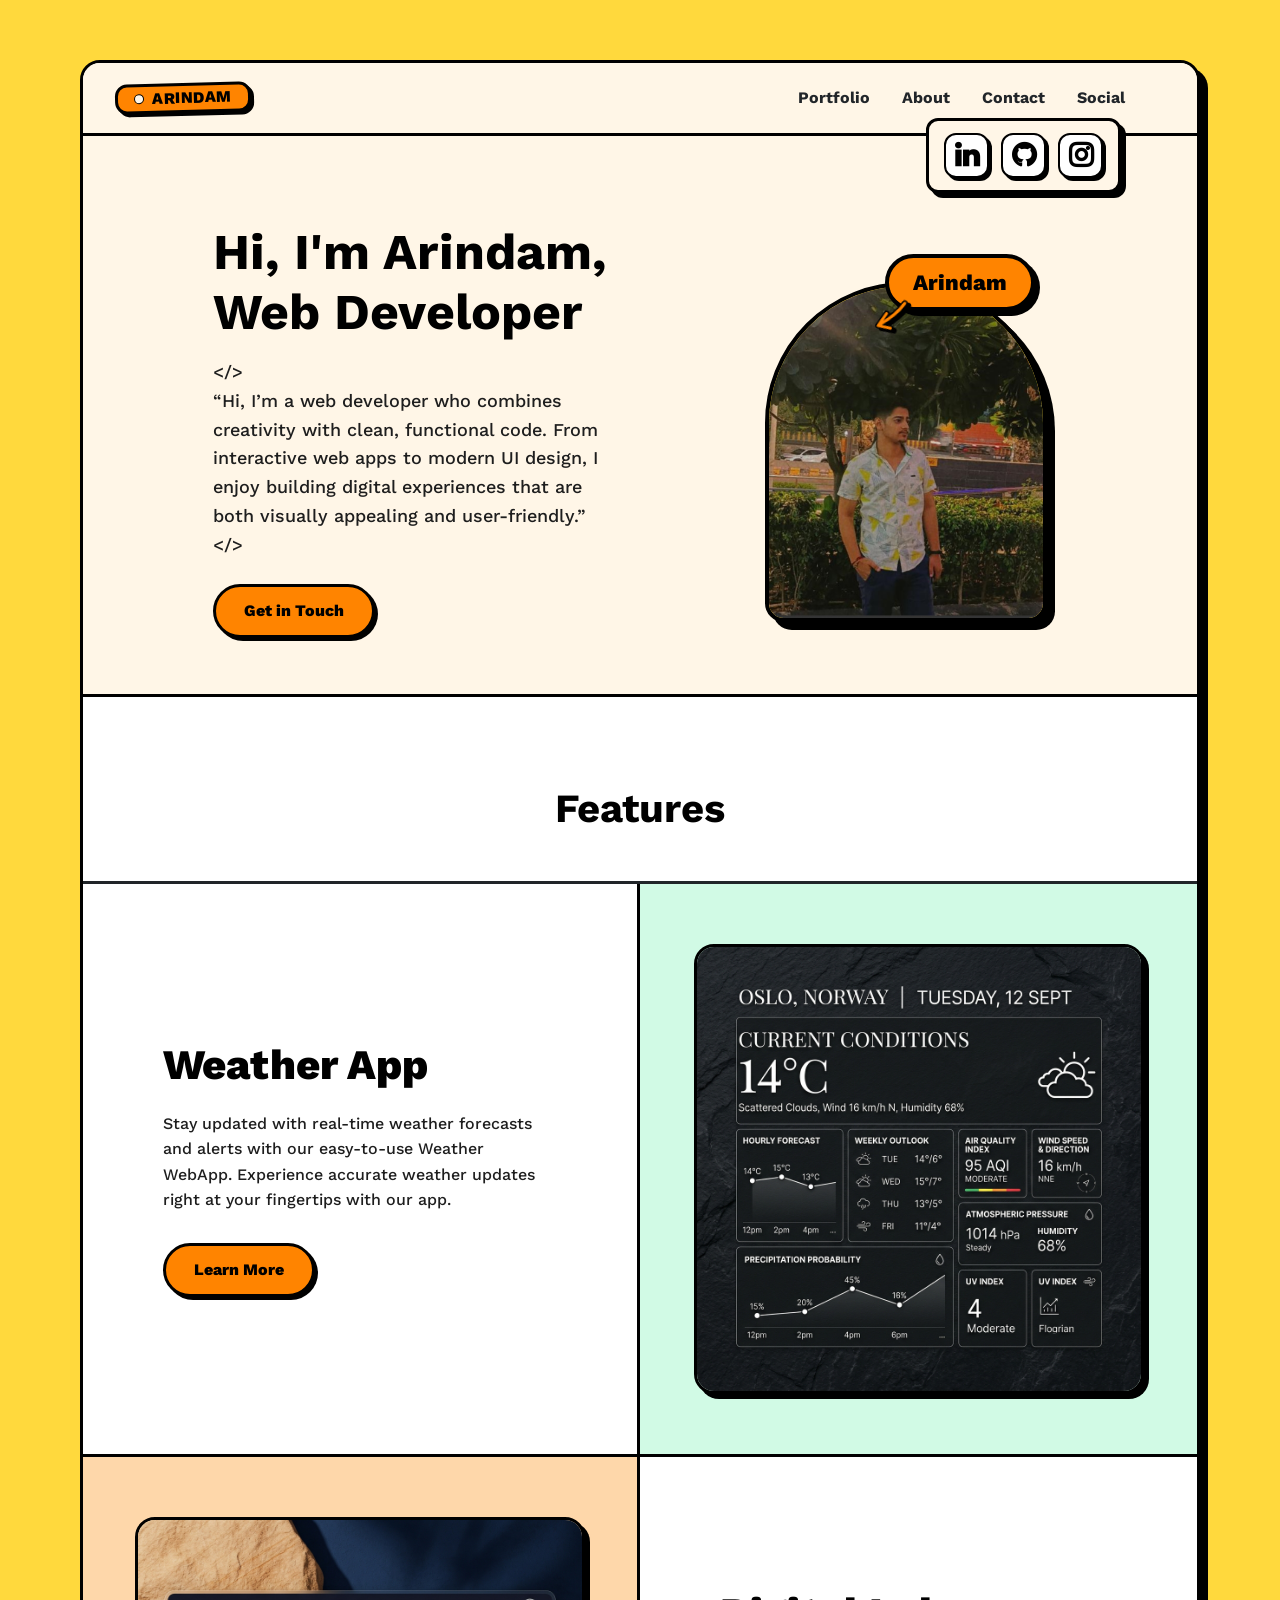
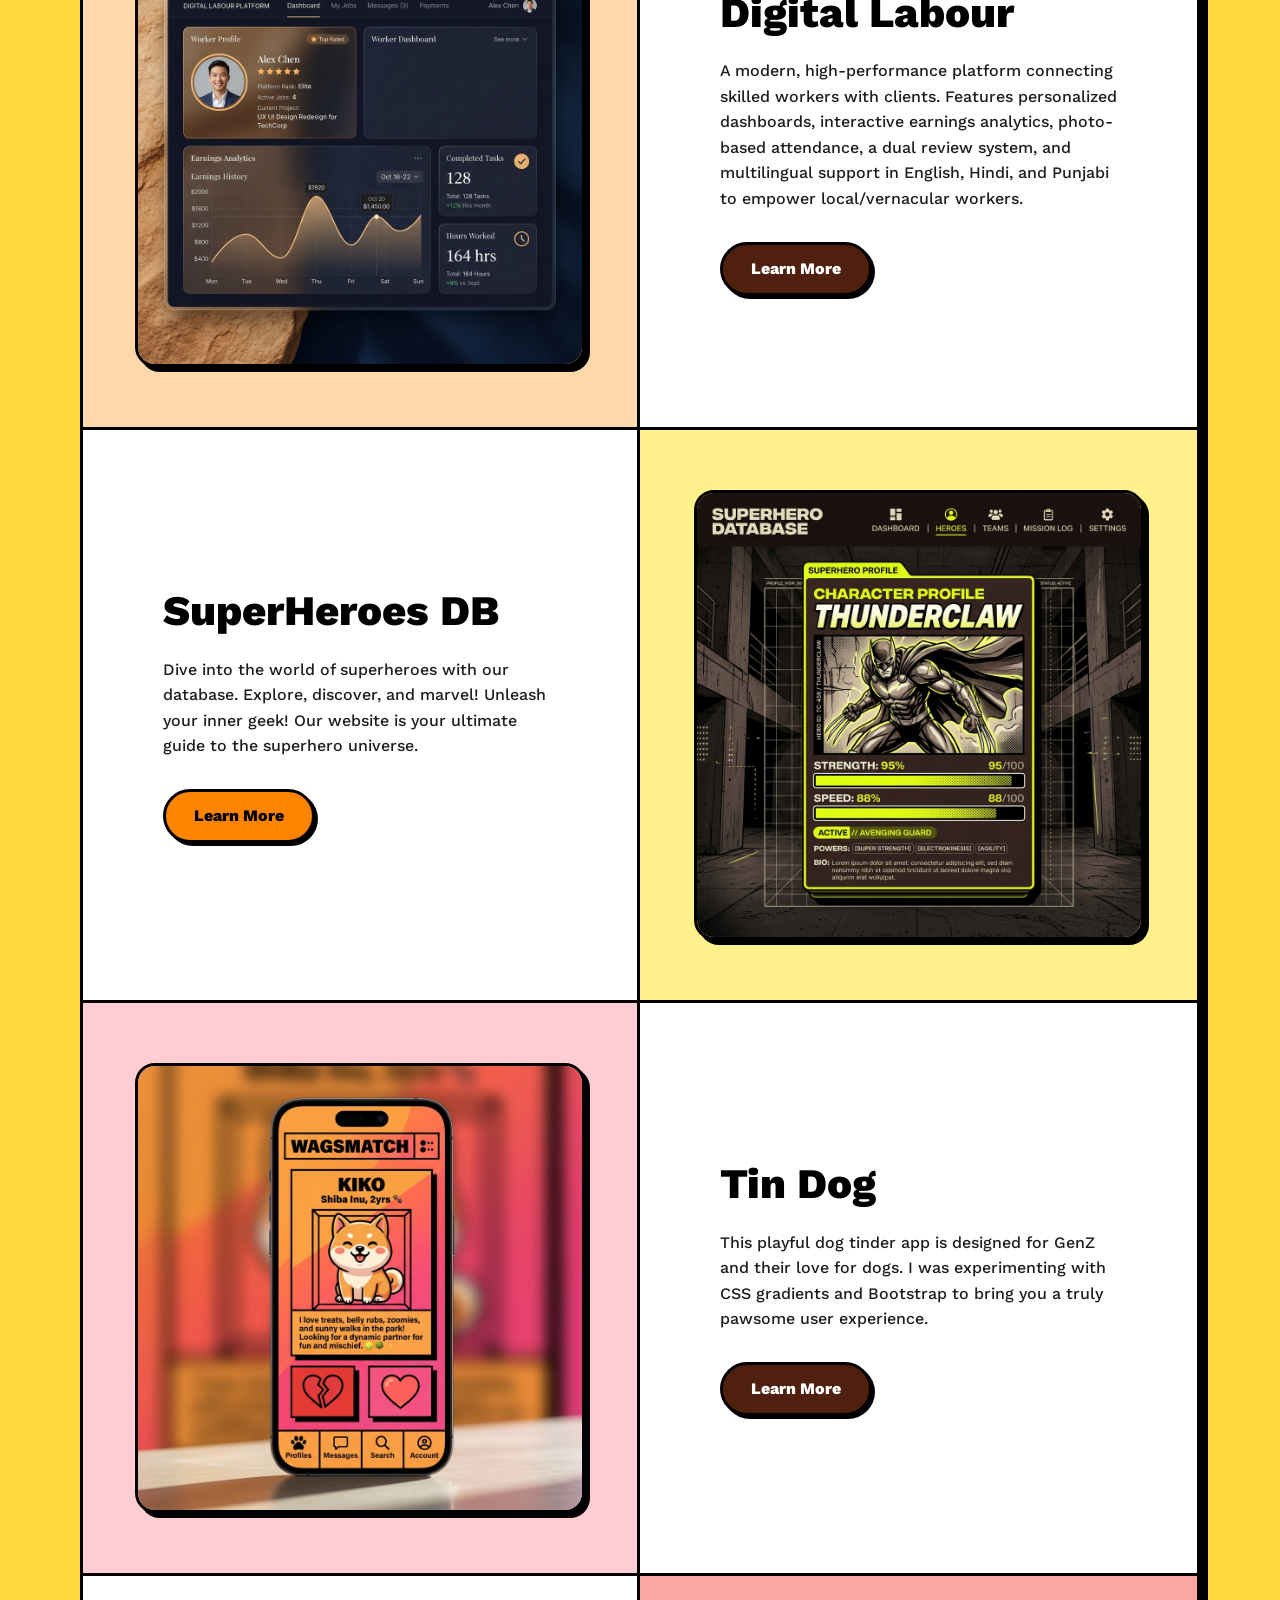
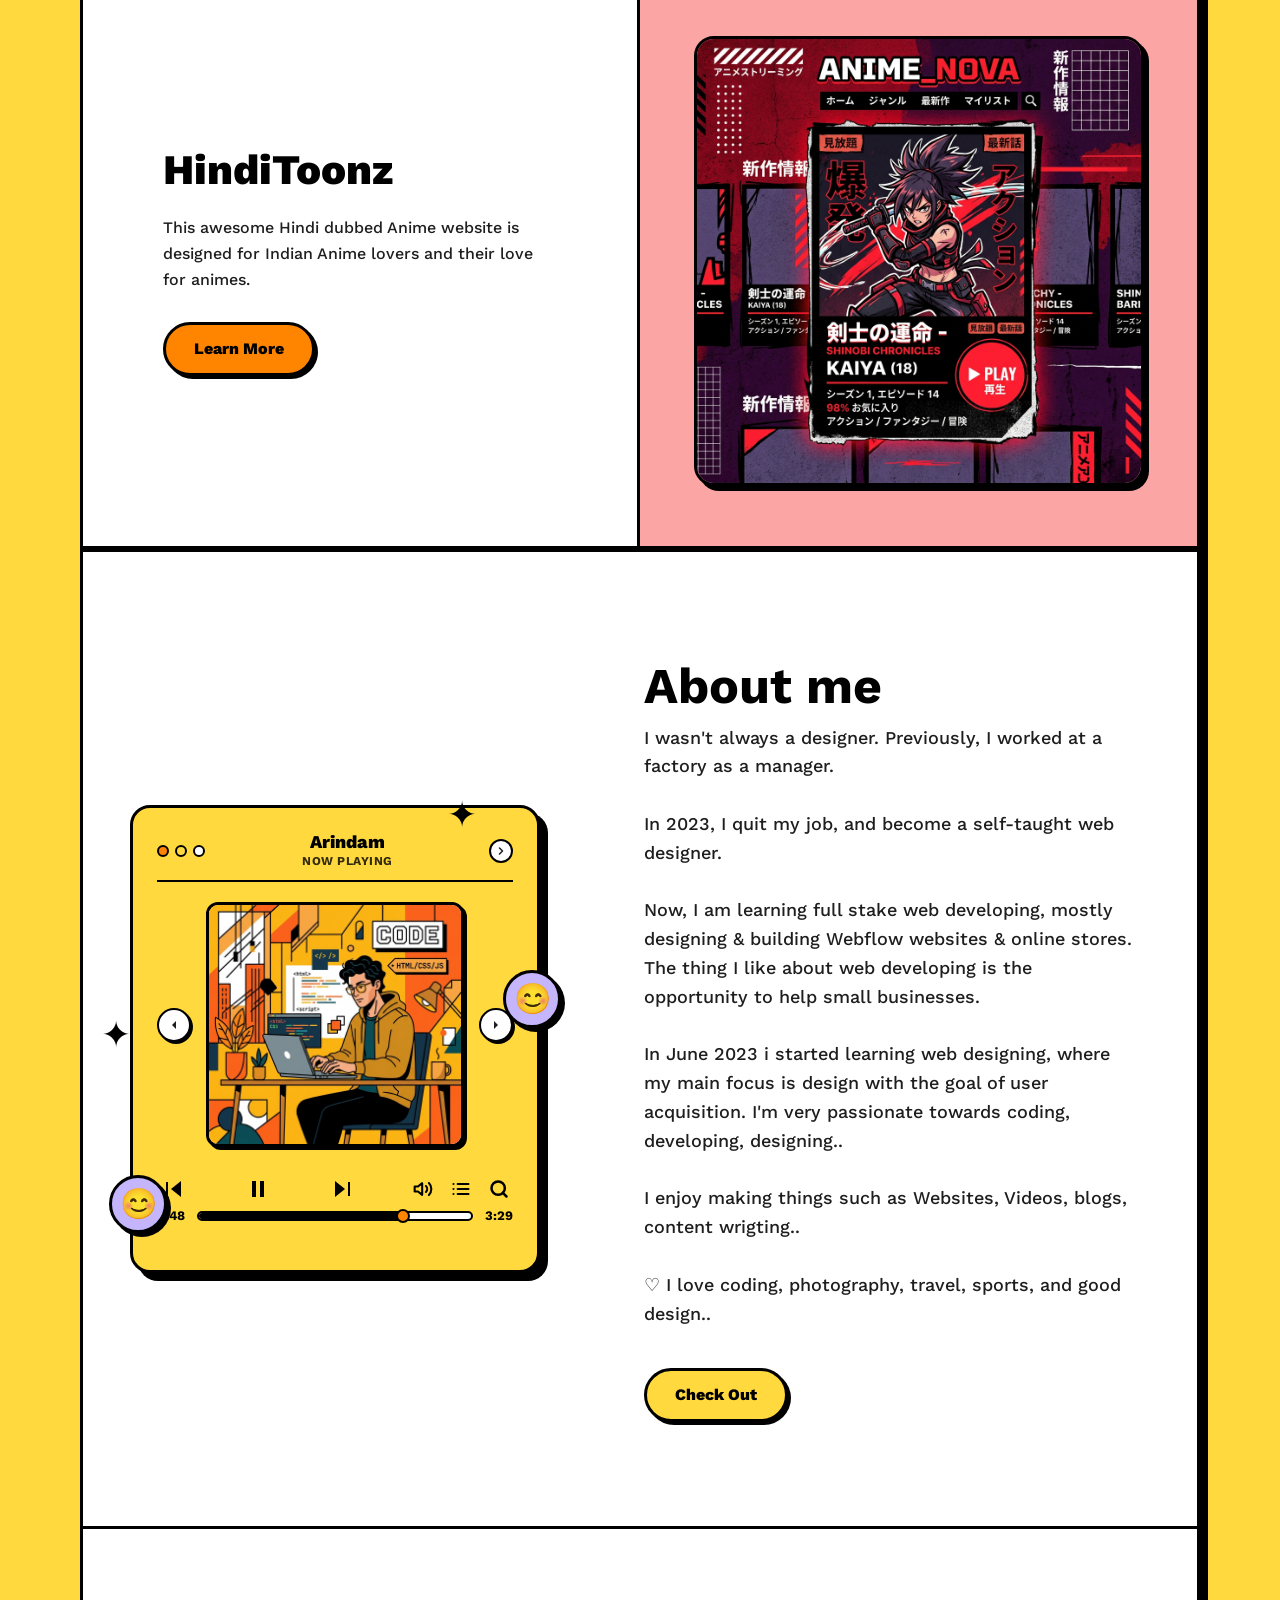
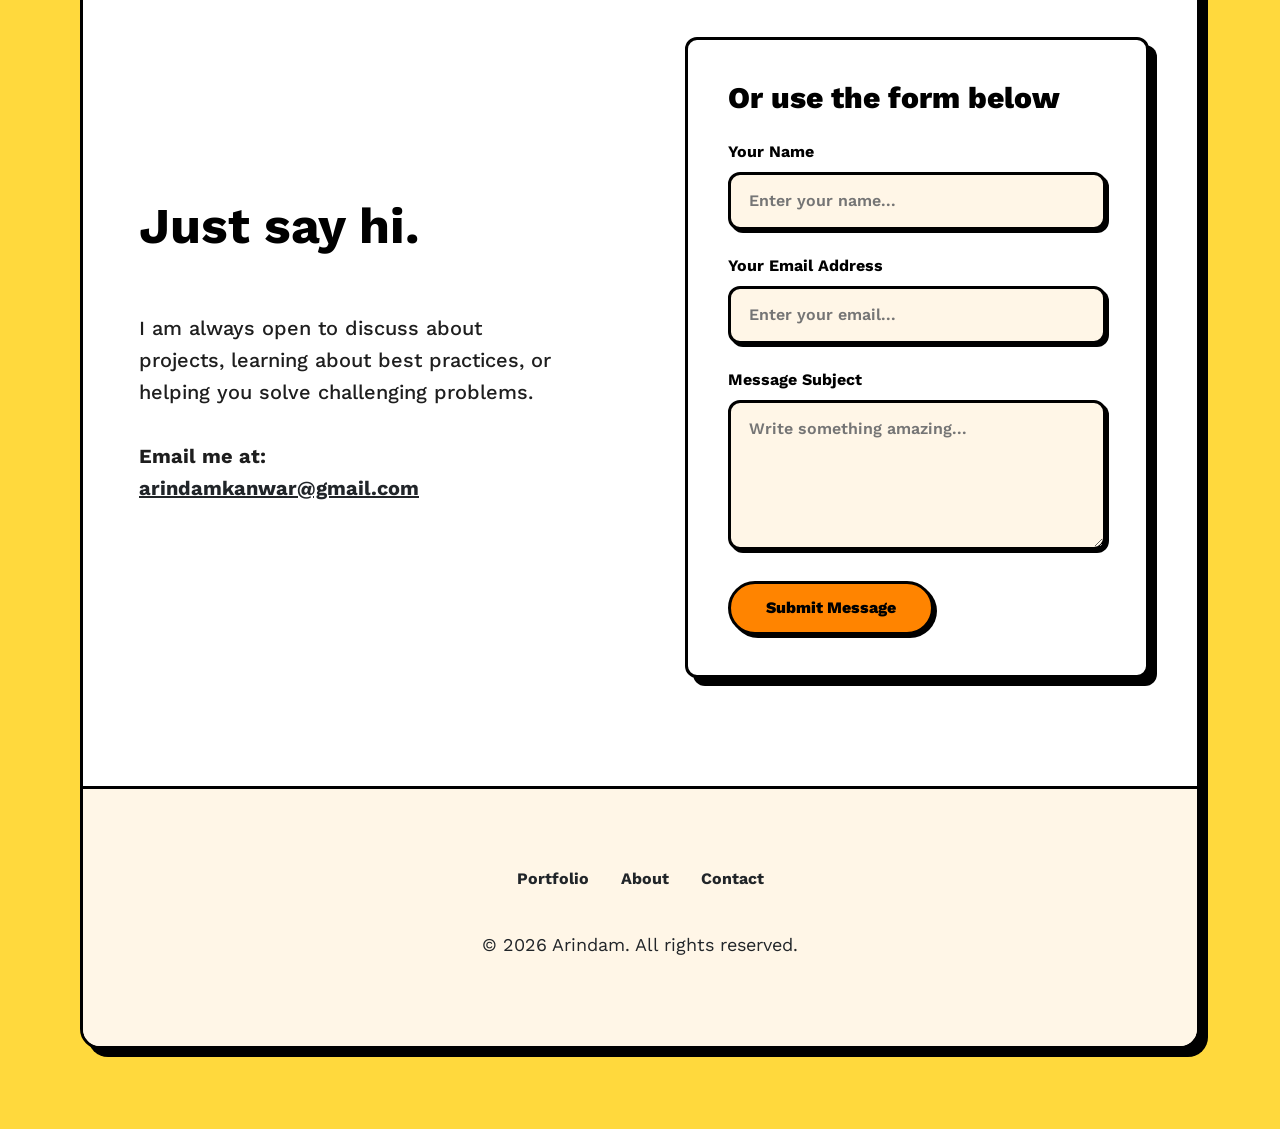
==== commit 29415a0a: "feat: personalize email and copyright in footer" ====
--- a/index.html
+++ b/index.html
@@ -414,7 +414,7 @@
             I am always open to discuss about projects, learning about best practices, or helping you solve challenging problems.<br /><br />
             
             <strong>Email me at:</strong><br />
-            <a href="mailto:Tusharsutharwork@gmail.com" class="text-dark fw-bold">Tusharsutharwork@gmail.com</a>
+            <a href="mailto:arindamkanwar@gmail.com" class="text-dark fw-bold">arindamkanwar@gmail.com</a>
           </p>
         </div>
 
@@ -455,7 +455,7 @@
           <li class="nav-item"><a href="#contact" class="nav-link px-2 text-dark fw-bold">Contact</a></li>
         </ul>
         <!-- CUSTOMIZE: Change copyright info, year, and corporate links to your own -->
-        <p class="text-center text-dark fw-normal">&copy; 2026 <a style="color: black;" target="_blank" href="https://www.techgrower.in" class="fw-bold">TechGrower</a>, Inc. All rights reserved.</p>
+        <p class="text-center text-dark fw-normal">&copy; 2026 Arindam. All rights reserved.</p>
       </footer>
     </section>
 
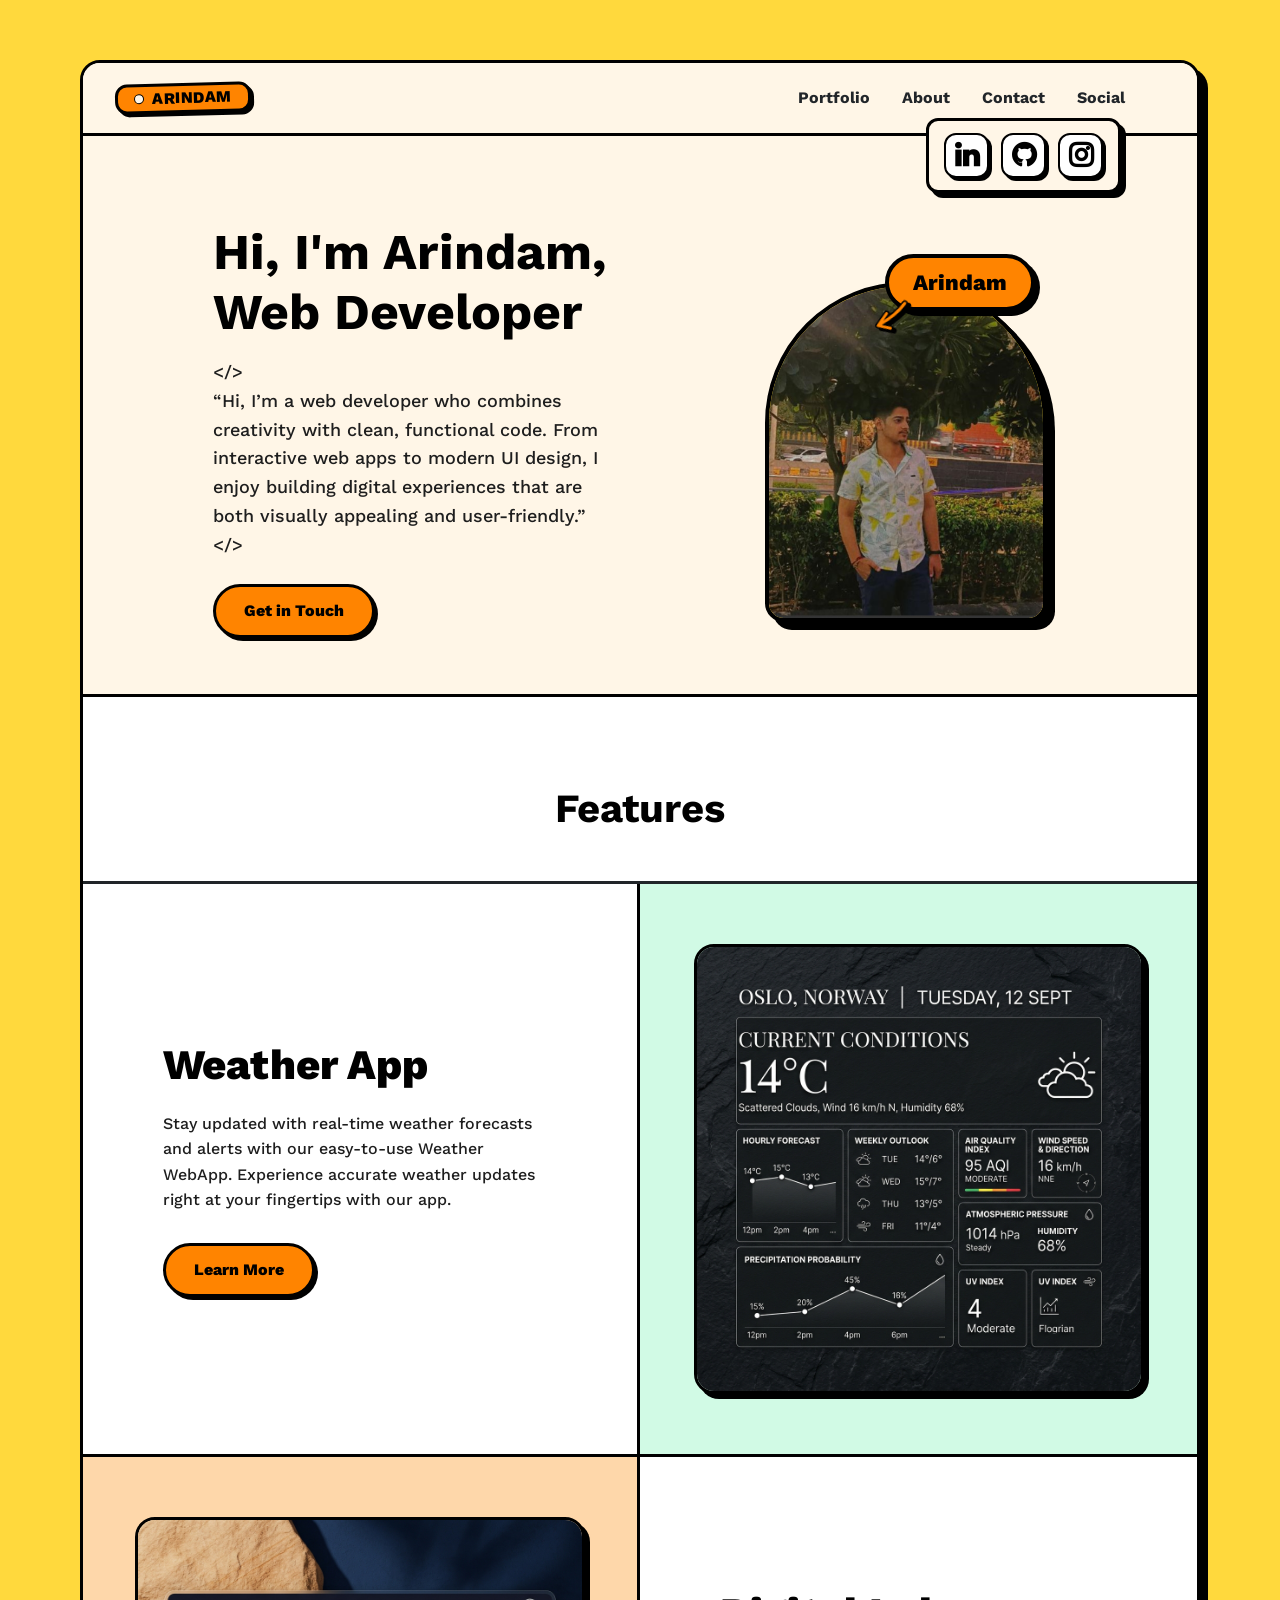
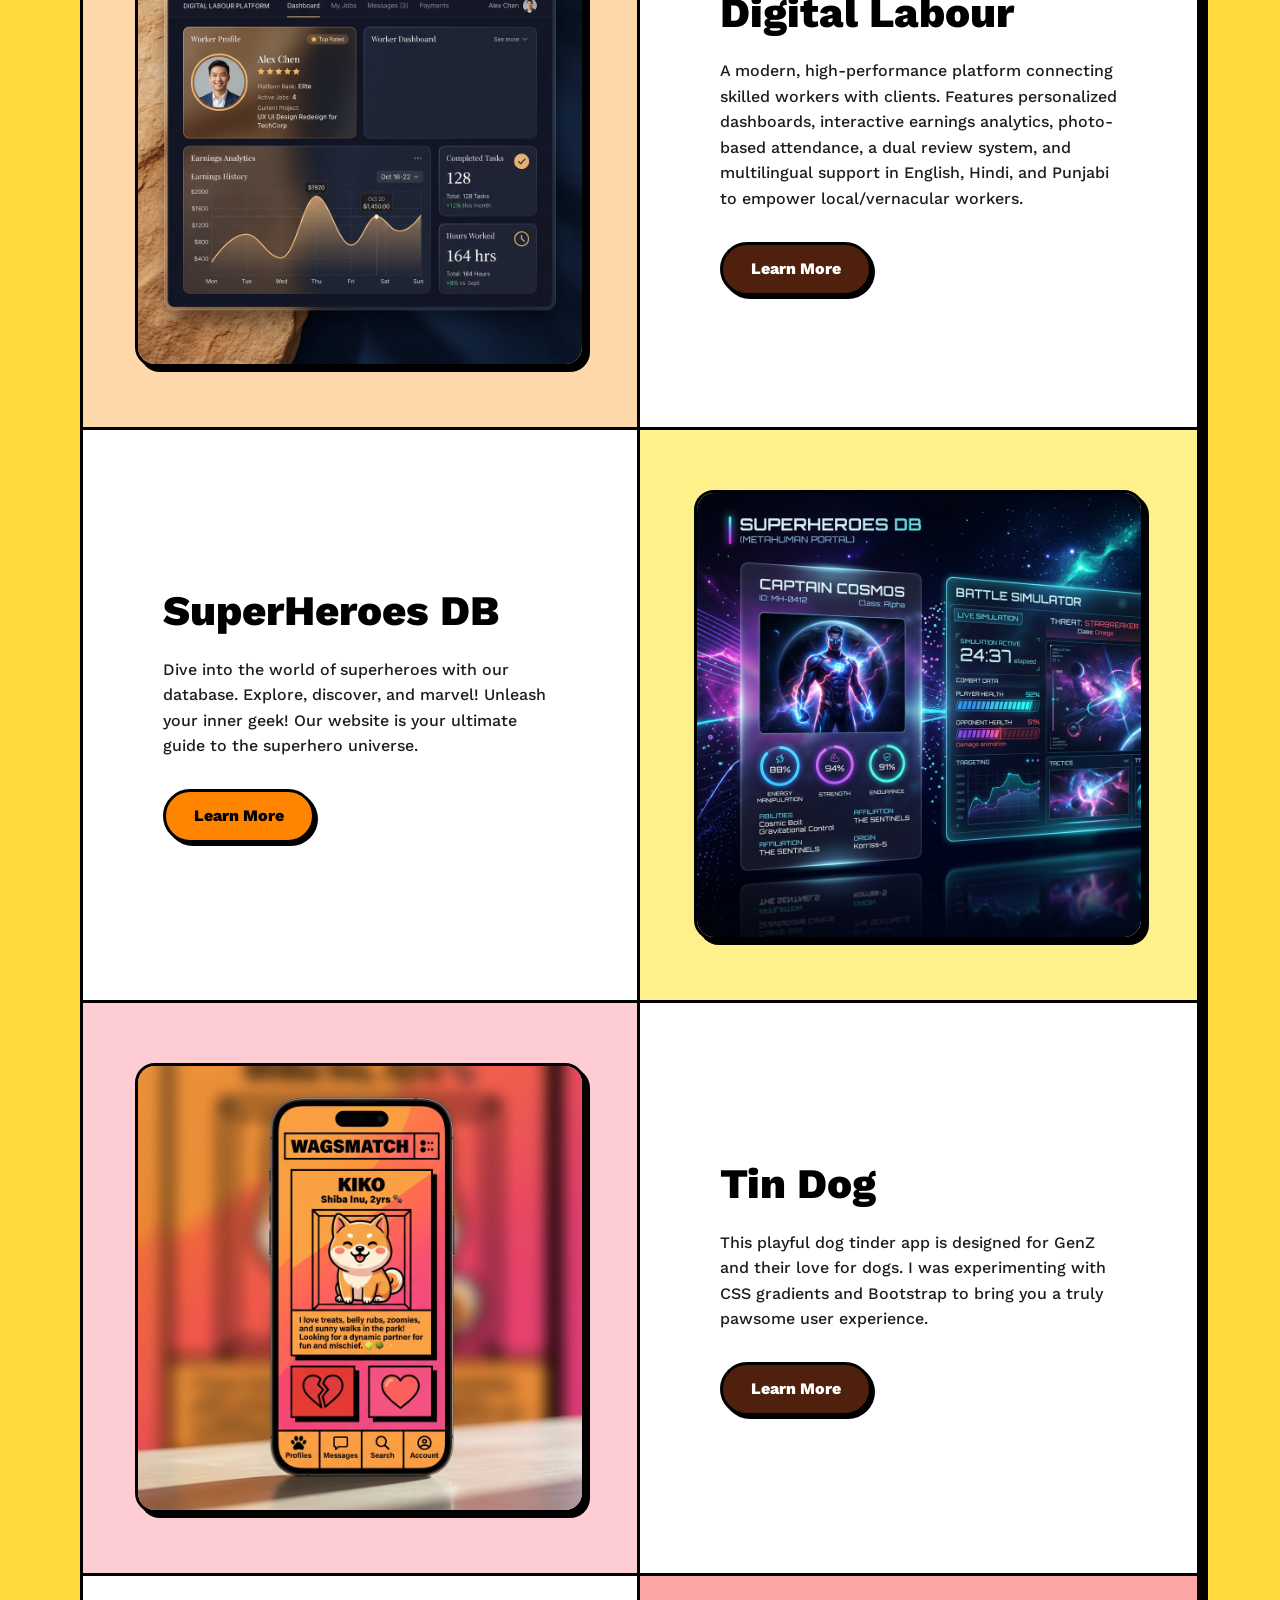
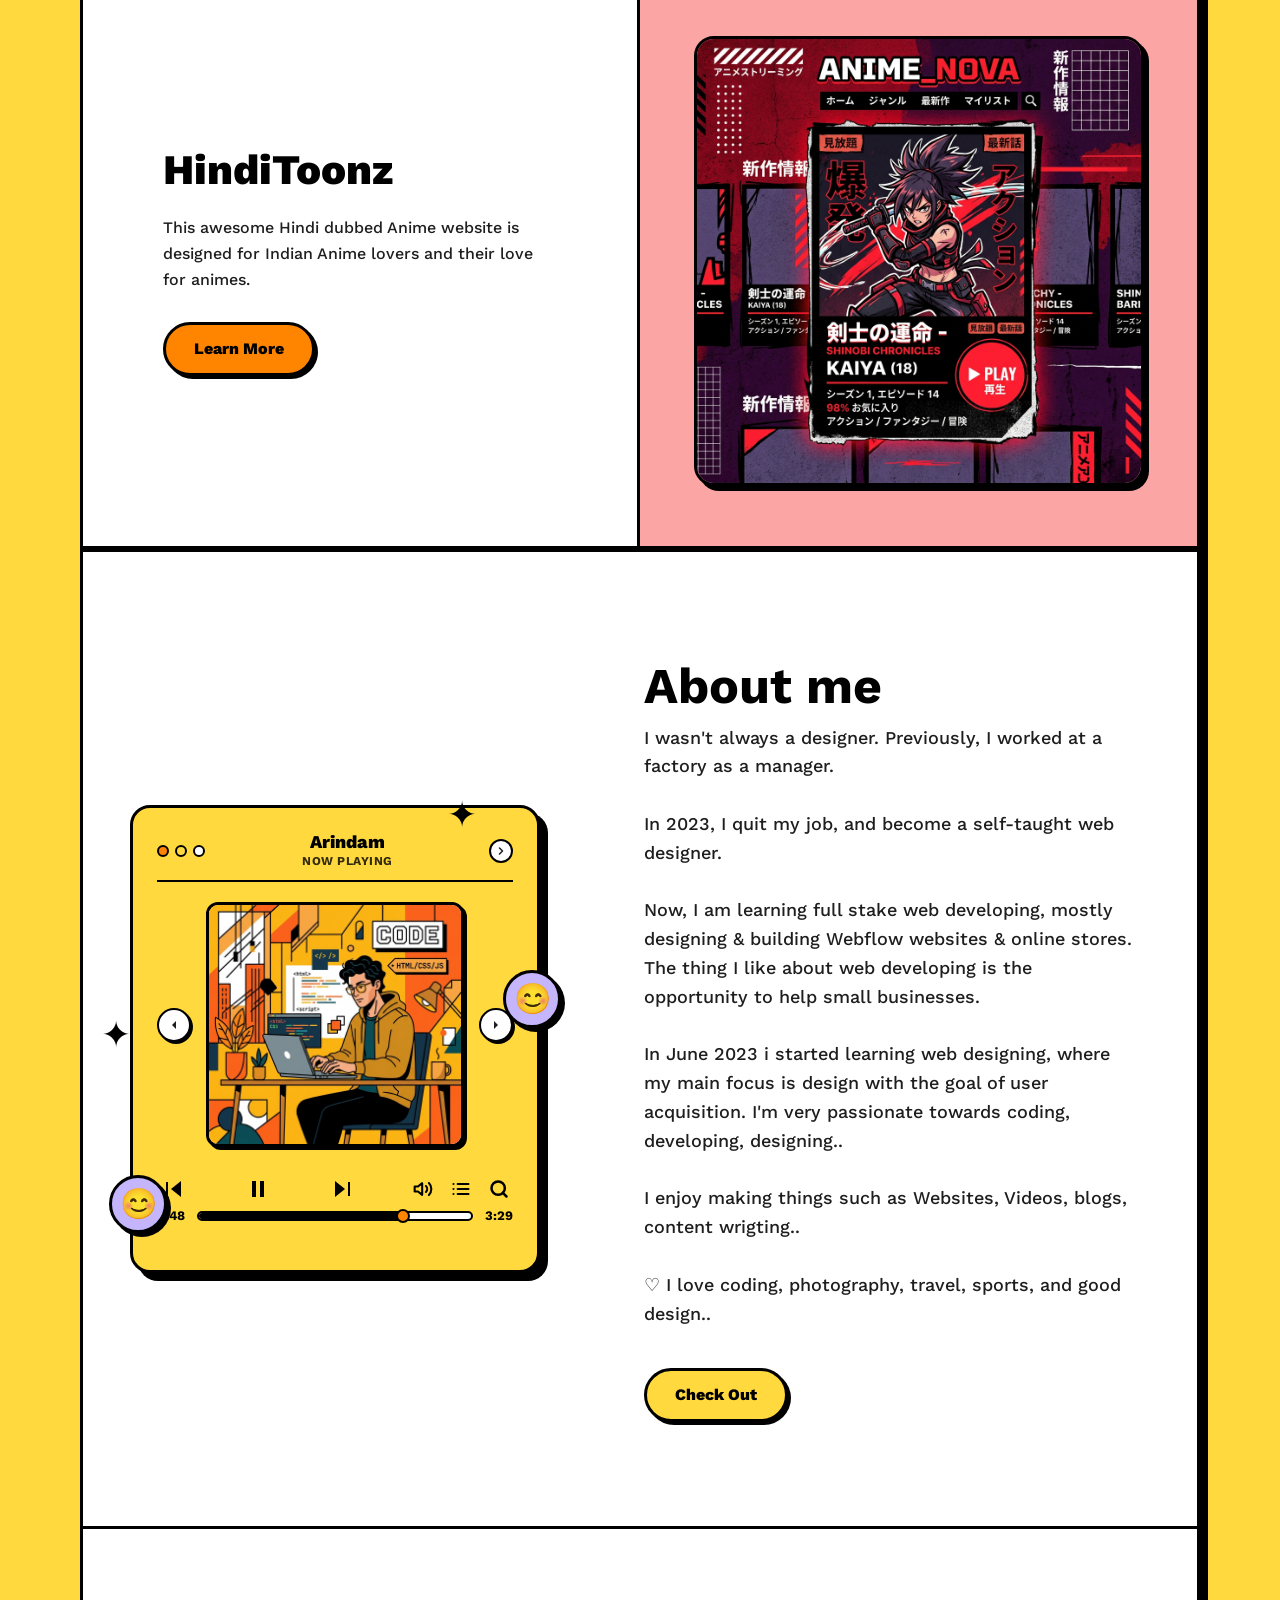
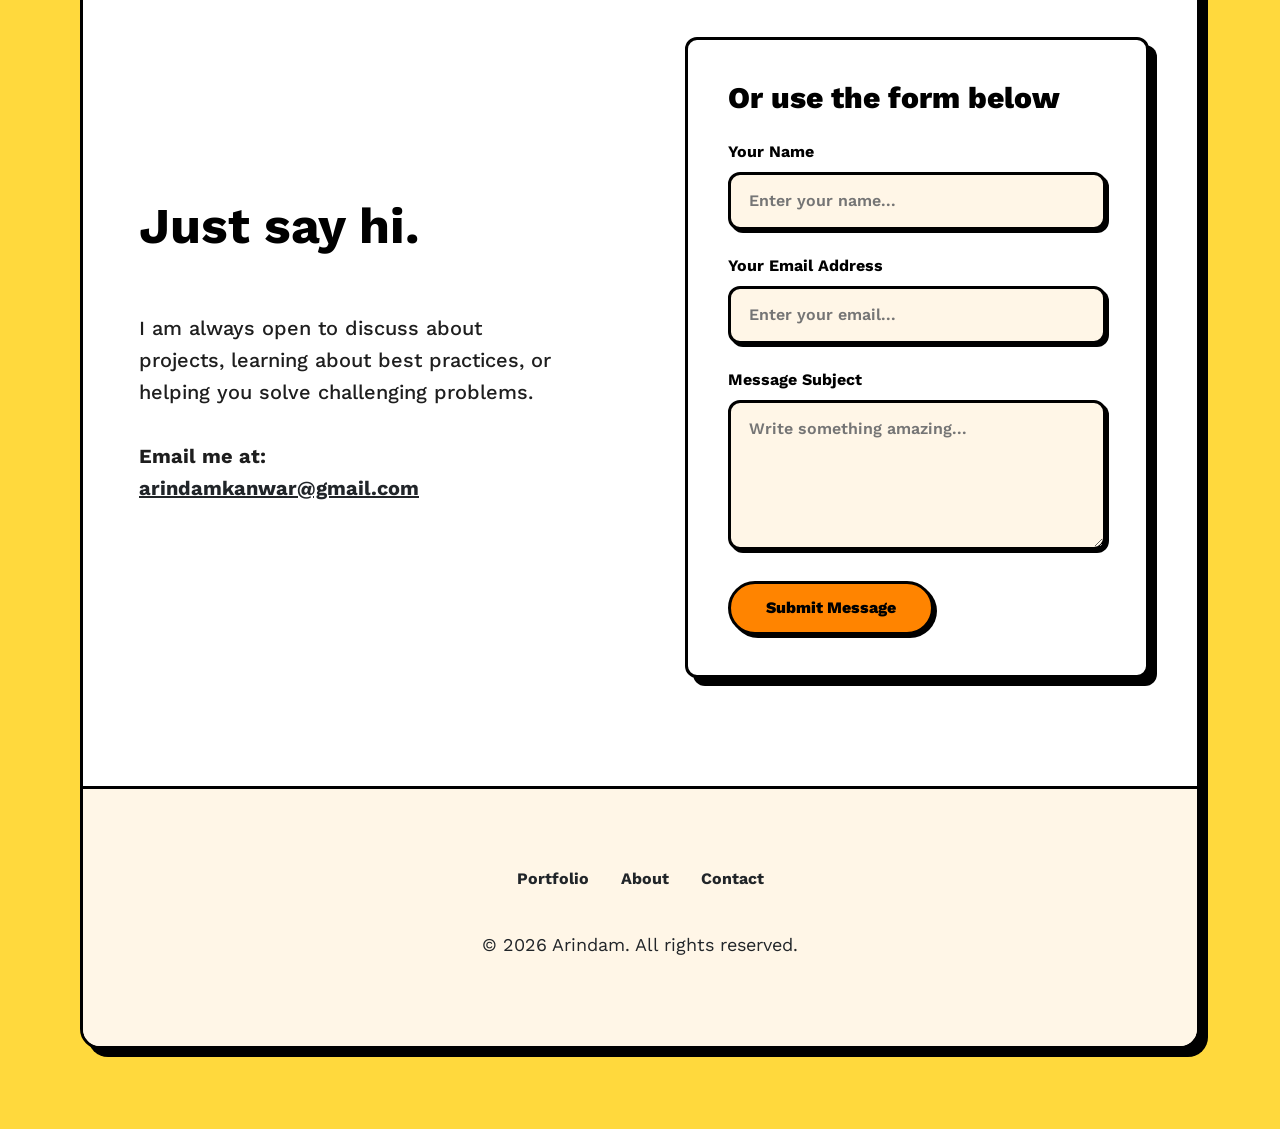
==== commit 44c83eac: "feat: implement premium Cinematic Dark Glassmorphic SuperHeroes DB" ====
--- a/index.html
+++ b/index.html
@@ -215,7 +215,7 @@
           <h1>SuperHeroes DB</h1>
           <p>Dive into the world of superheroes with our database. Explore, discover, and marvel! Unleash your inner geek! Our website is your ultimate guide to the superhero universe.</p>
           <div>
-            <a target="_blank" href="https://www.hinditoonz.blogspot.com" class="text-decoration-none">
+            <a target="_blank" href="./superheroes-db/index.html" class="text-decoration-none">
               <button class="primary-button">Learn More</button>
             </a>
           </div>
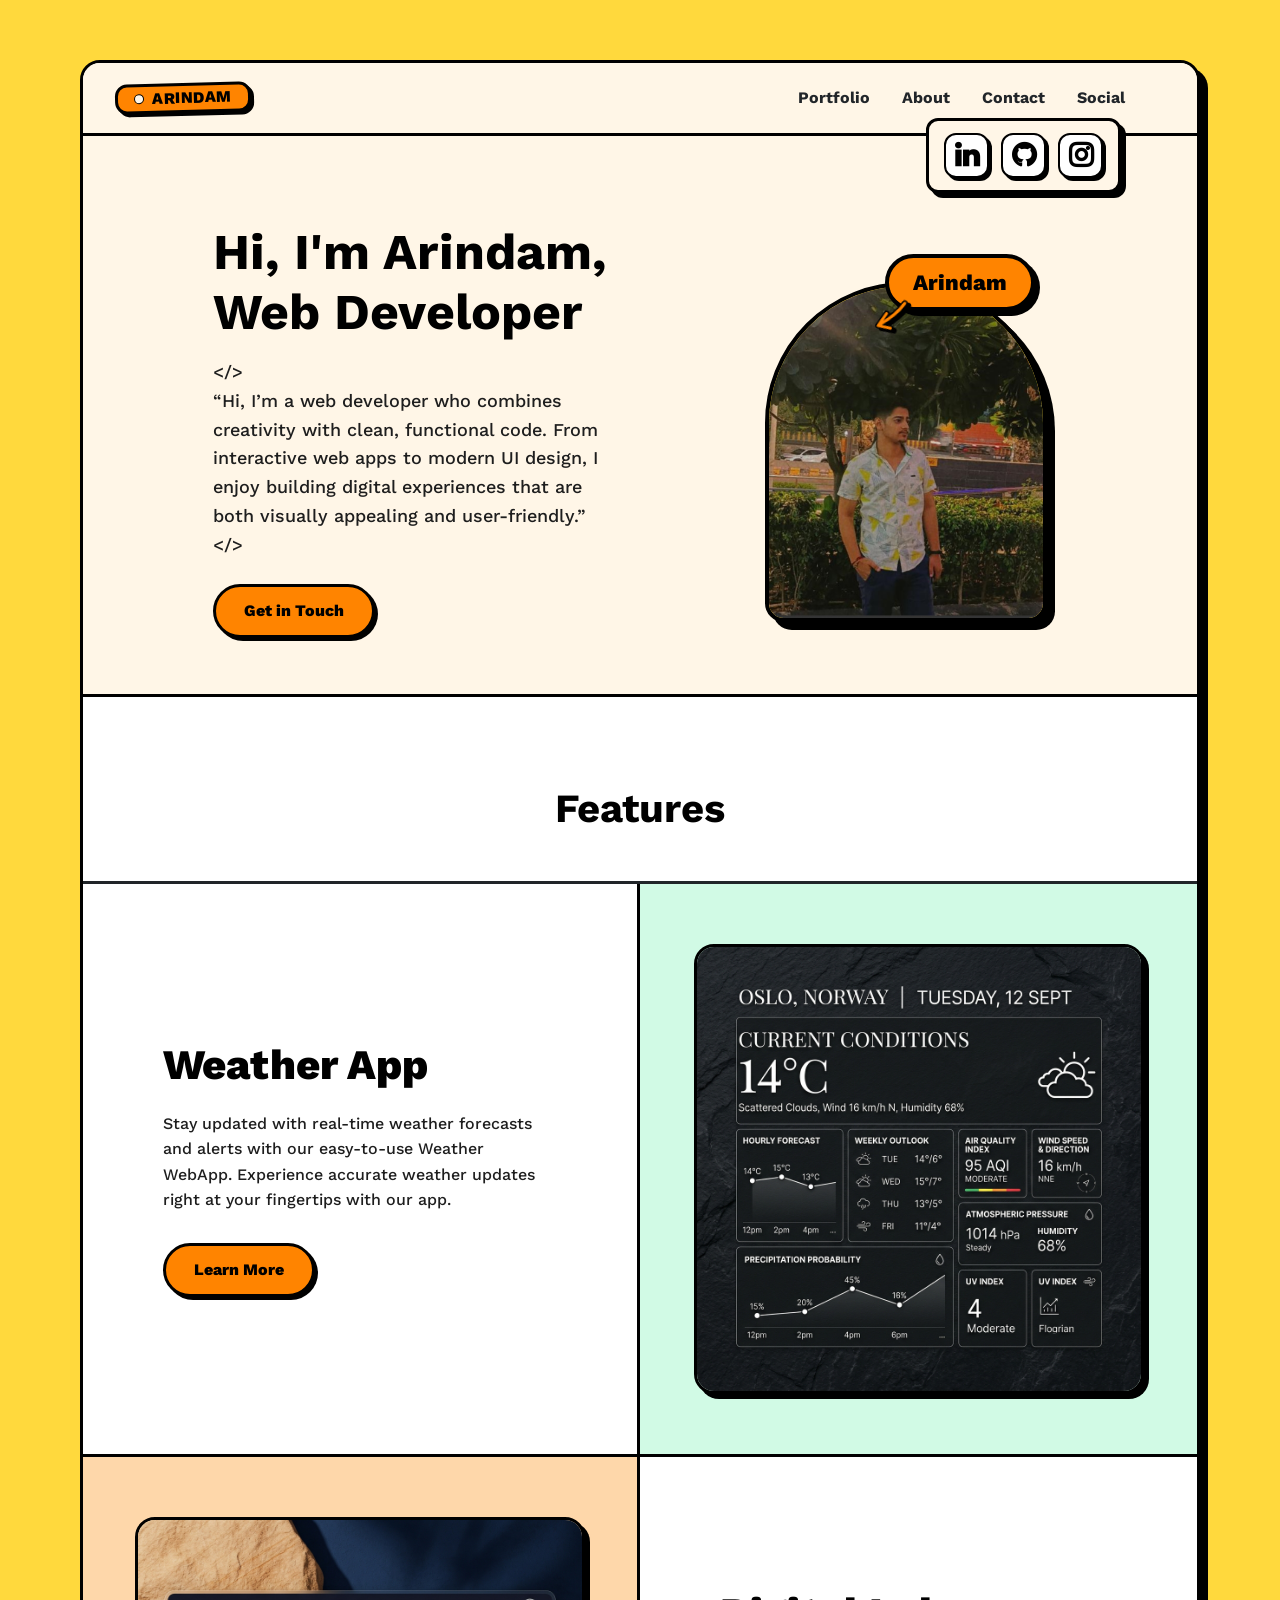
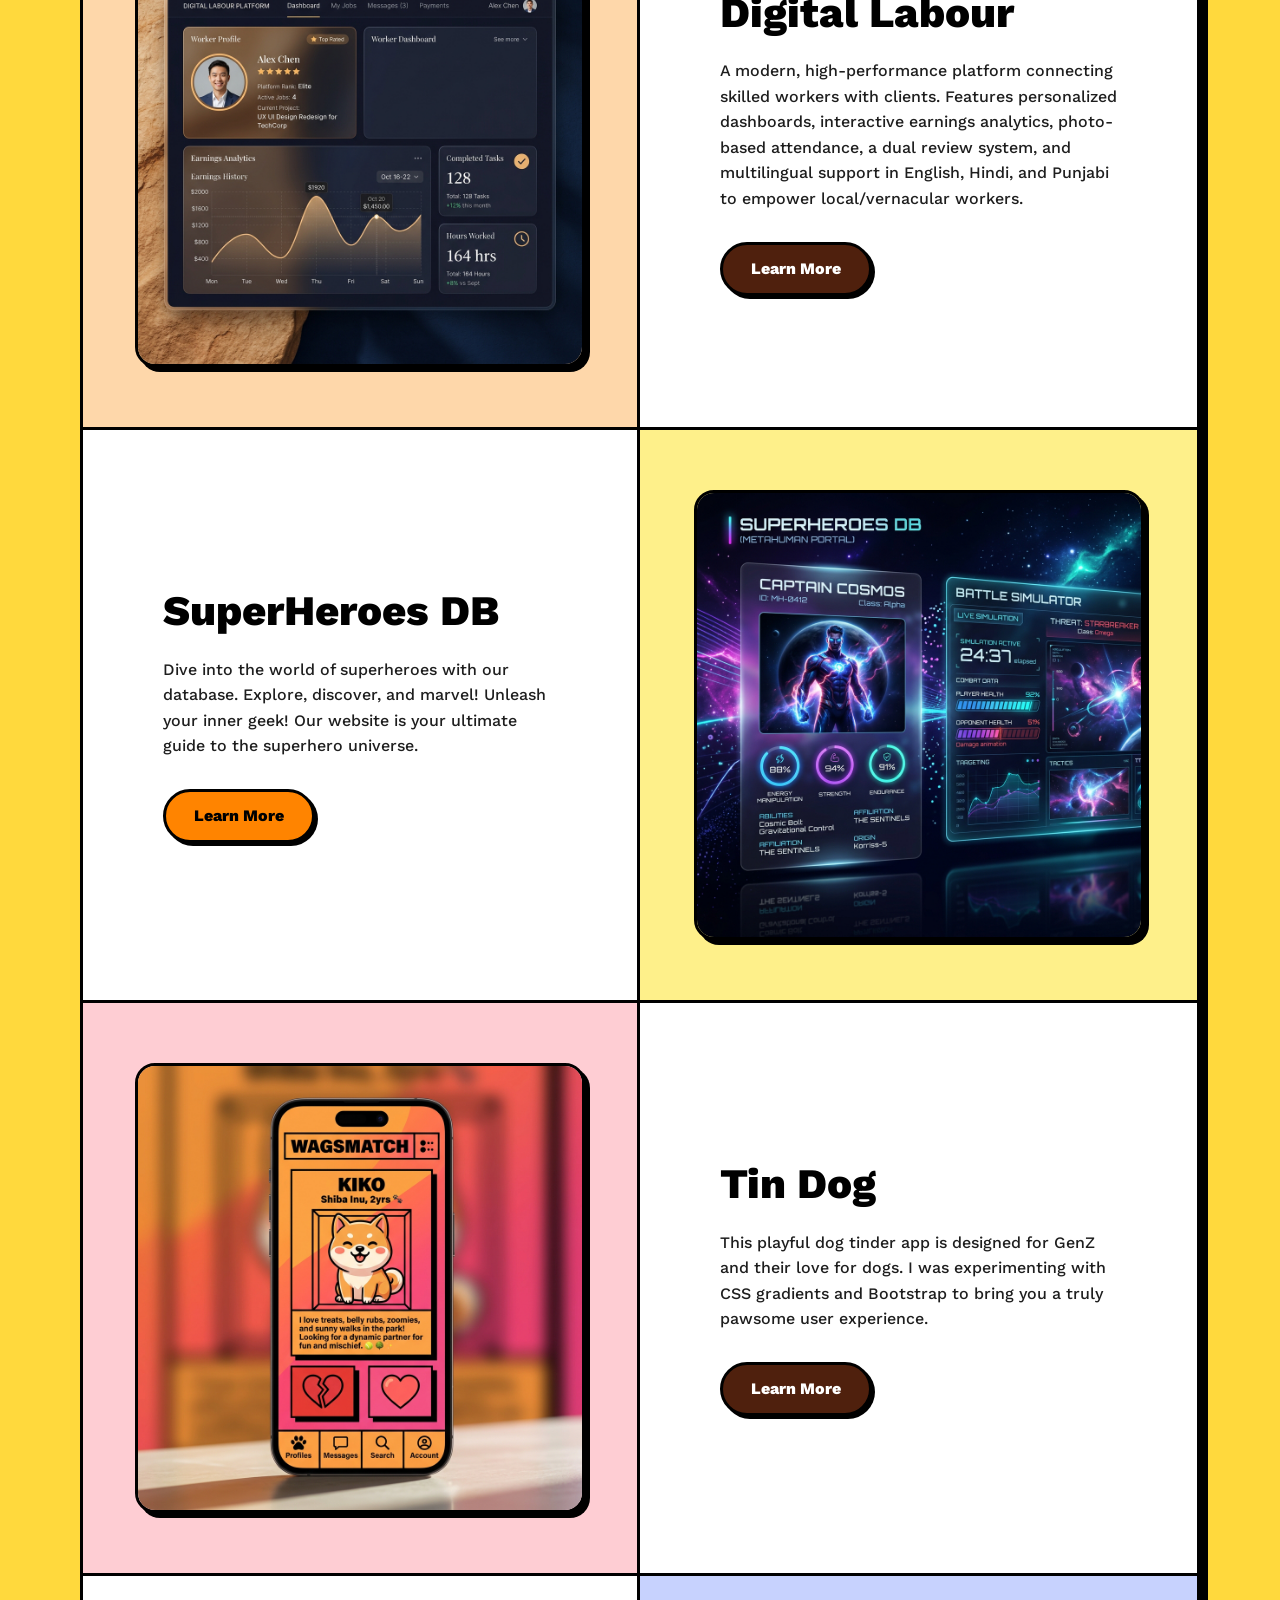
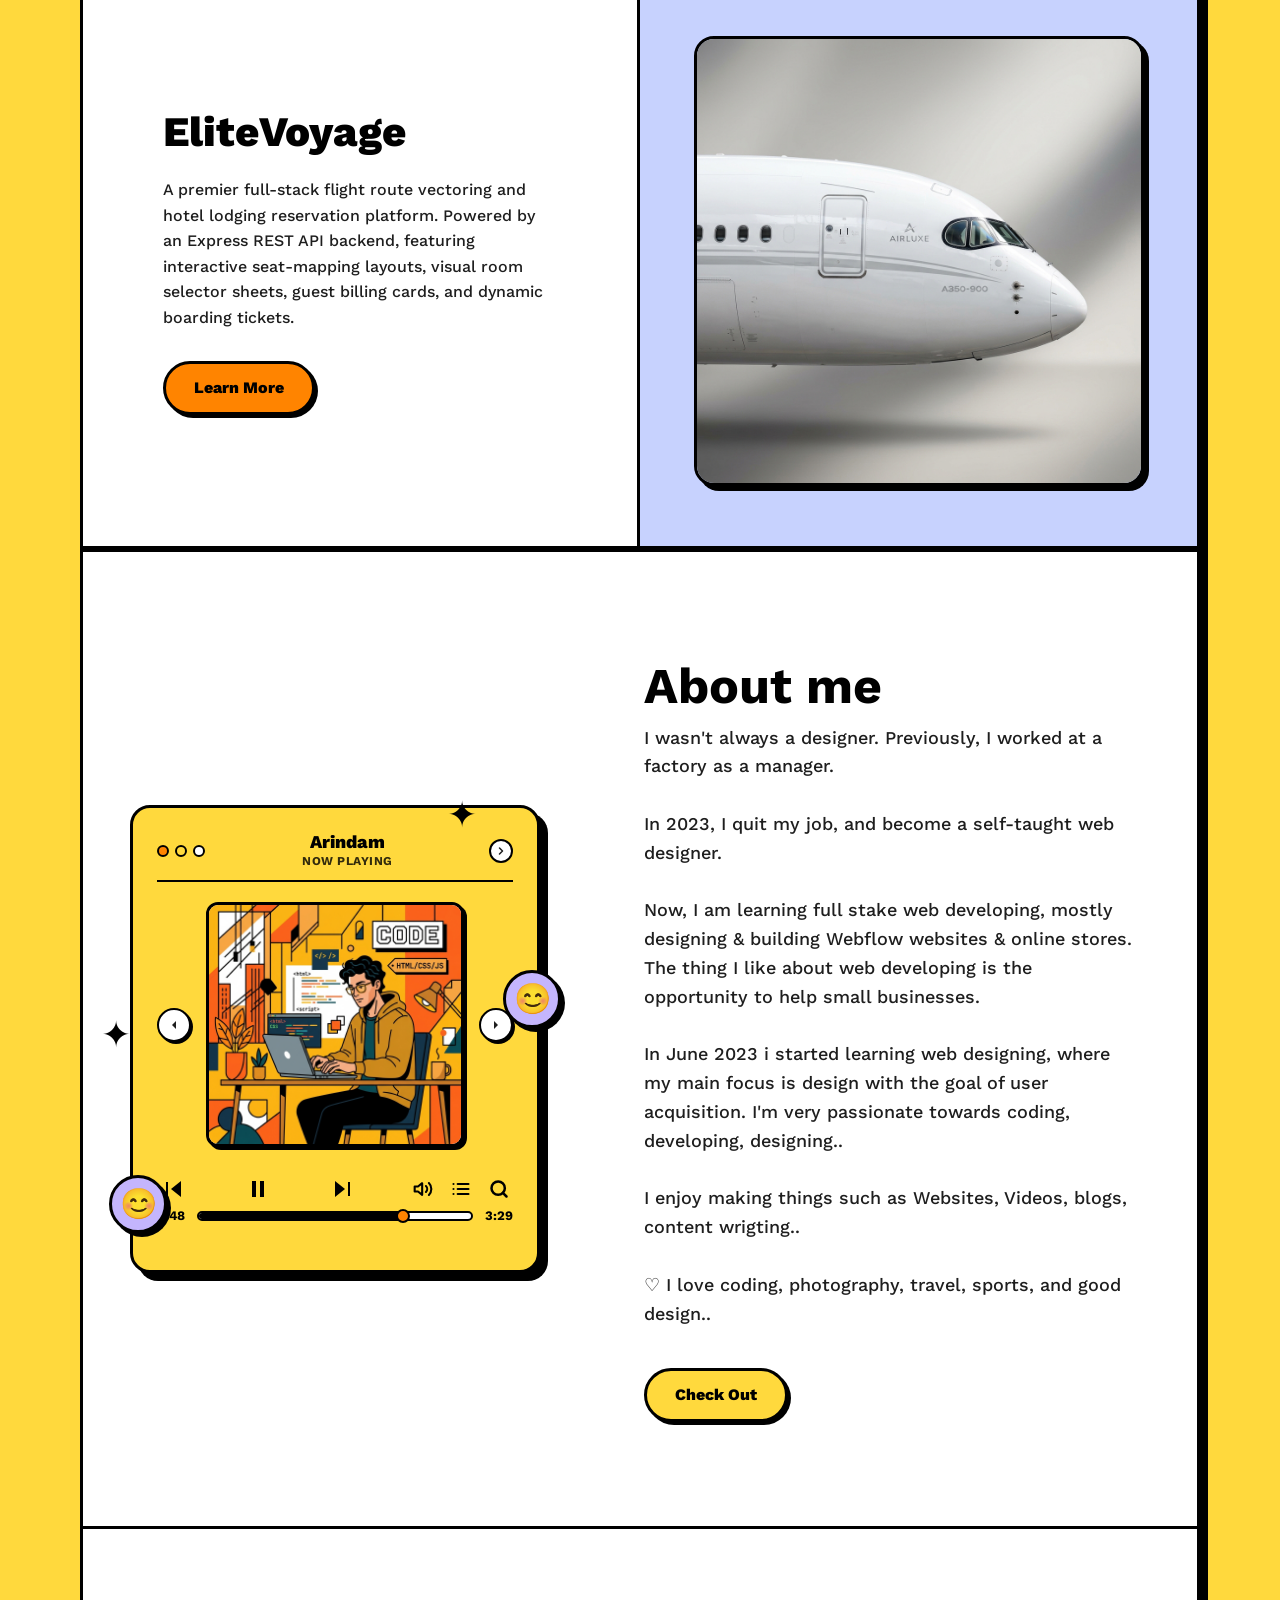
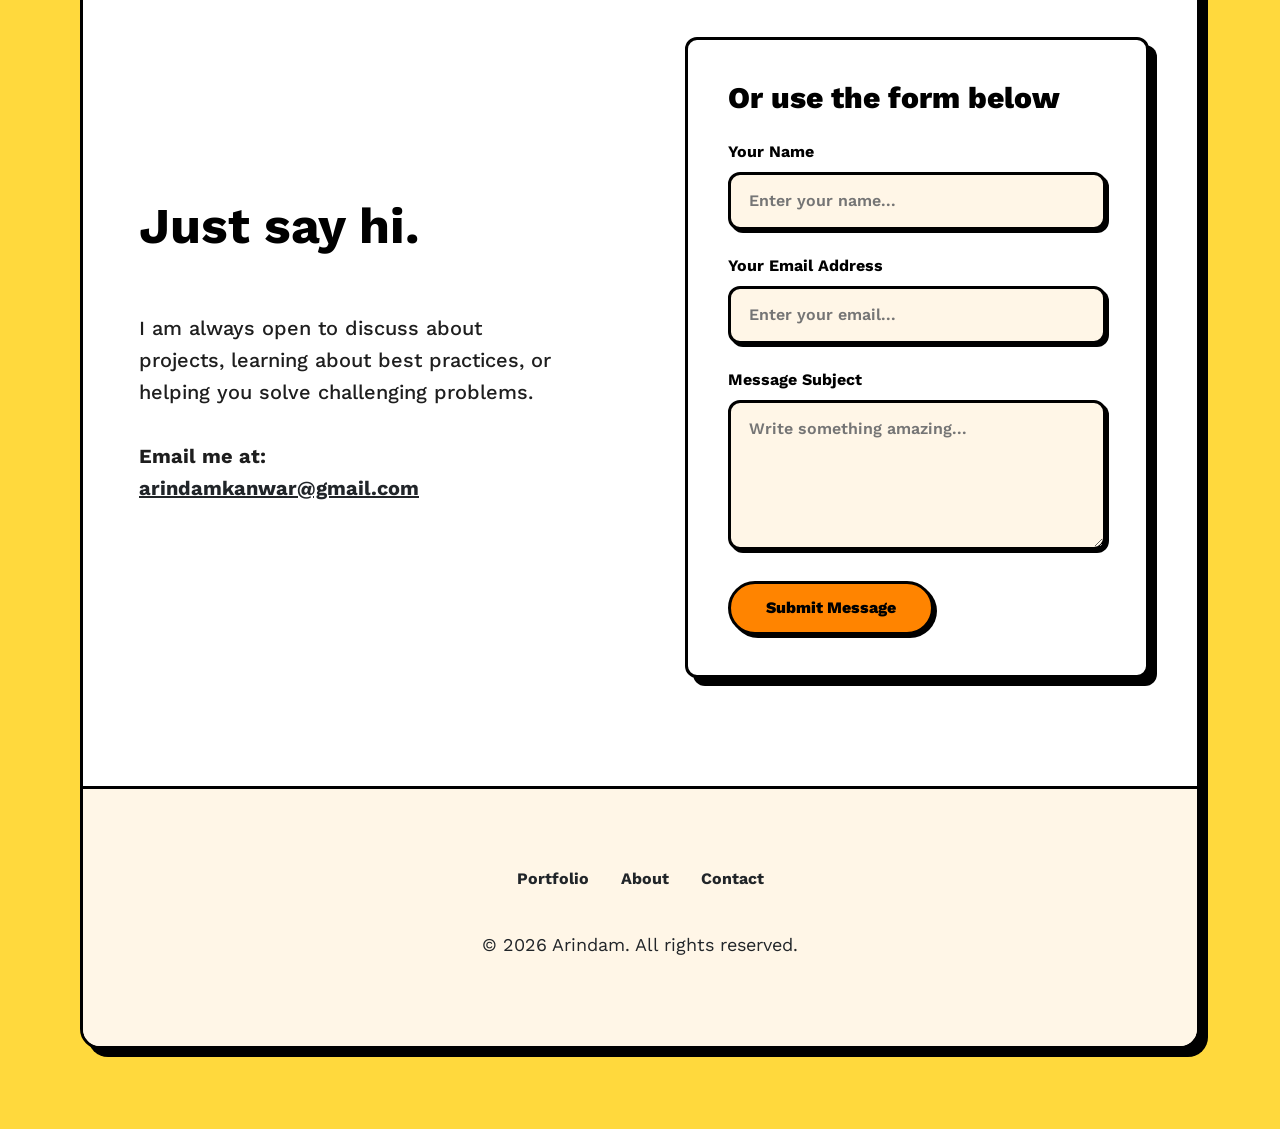
==== commit 2d297a56: "Replace HindiToonz with EliteVoyage travel booking app and sync weather app" ====
--- a/index.html
+++ b/index.html
@@ -159,7 +159,7 @@
            - Digital Labour Platform: Image sits on the LEFT with a Warm Orange background, Text is on the RIGHT.
            - SuperHeroes DB: Text on the LEFT, Image on the RIGHT with a Warm Yellow background.
            - Tin Dog: Image on the LEFT with a Soft Pink background, Text on the RIGHT.
-           - HindiToonz: Text on the LEFT, Image on the RIGHT with a Red background.
+           - EliteVoyage: Text on the LEFT, Image on the RIGHT with a Periwinkle background.
       -->
 
       <!-- Project 1: Weather App (Text Left, Image Right) -->
@@ -235,32 +235,32 @@
           <h1>Tin Dog</h1>
           <p>This playful dog tinder app is designed for GenZ and their love for dogs. I was experimenting with CSS gradients and Bootstrap to bring you a truly pawsome user experience.</p>
           <div>
-            <a target="_blank" href="https://tusharthexd.github.io/tindog.html" class="text-decoration-none">
+            <a target="_blank" href="./tindog/index.html" class="text-decoration-none">
               <button class="btn2">Learn More</button>
             </a>
           </div>
         </div>
       </div>
 
-      <!-- Project 5: HindiToonz (Text Left, Image Right) -->
+      <!-- Project 5: EliteVoyage Booking Platform (Text Left, Image Right) -->
       <div class="project-row project-row-reverse">
-        <!-- Right Column (Image with Red Background) -->
-        <div class="project-image-col project-bg-hinditoonz">
-          <!-- CUSTOMIZE: Swap phone2.png with your own project image -->
-          <img src="./assets/phone2.png" class="phone1 img-fluid" alt="HindiToonz Mockup" width="450" height="280">
+        <!-- Right Column (Image with Periwinkle Background) -->
+        <div class="project-image-col project-bg-elitevoyage">
+          <img src="./assets/hero-airplane.png" class="phone1 img-fluid" alt="EliteVoyage Booking Mockup" width="450" height="280">
         </div>
         <!-- Left Column (Text description) -->
         <div class="project-text-col">
-          <!-- CUSTOMIZE: Your Project Details -->
-          <h1>HindiToonz</h1>
-          <p>This awesome Hindi dubbed Anime website is designed for Indian Anime lovers and their love for animes.</p>
+          <h1>EliteVoyage</h1>
+          <p>A premier full-stack flight route vectoring and hotel lodging reservation platform. Powered by an Express REST API backend, featuring interactive seat-mapping layouts, visual room selector sheets, guest billing cards, and dynamic boarding tickets.</p>
           <div>
-            <a target="_blank" href="https://hinditoonz.blogspot.com/" class="text-decoration-none">
+            <a href="./flight-hotel-booking/index.html" class="text-decoration-none">
               <button class="primary-button">Learn More</button>
             </a>
           </div>
         </div>
-      </div>  
+      </div>
+
+
     </section>
 
 
--- a/css/style.css
+++ b/css/style.css
@@ -544,6 +544,7 @@
 
 
 /* Specific background color themes for each mockup */
+.project-bg-elitevoyage { background-color: #c7d2fe !important; }  /* Periwinkle Blue */
 .project-bg-weather { background-color: #d1fae5 !important; }   /* Mint Green */
 .project-bg-digitallabour { background-color: #fed7aa !important; }  /* Cool Blue-Grey */
 .project-bg-superhero { background-color: #fef08a !important; } /* Warm Yellow */
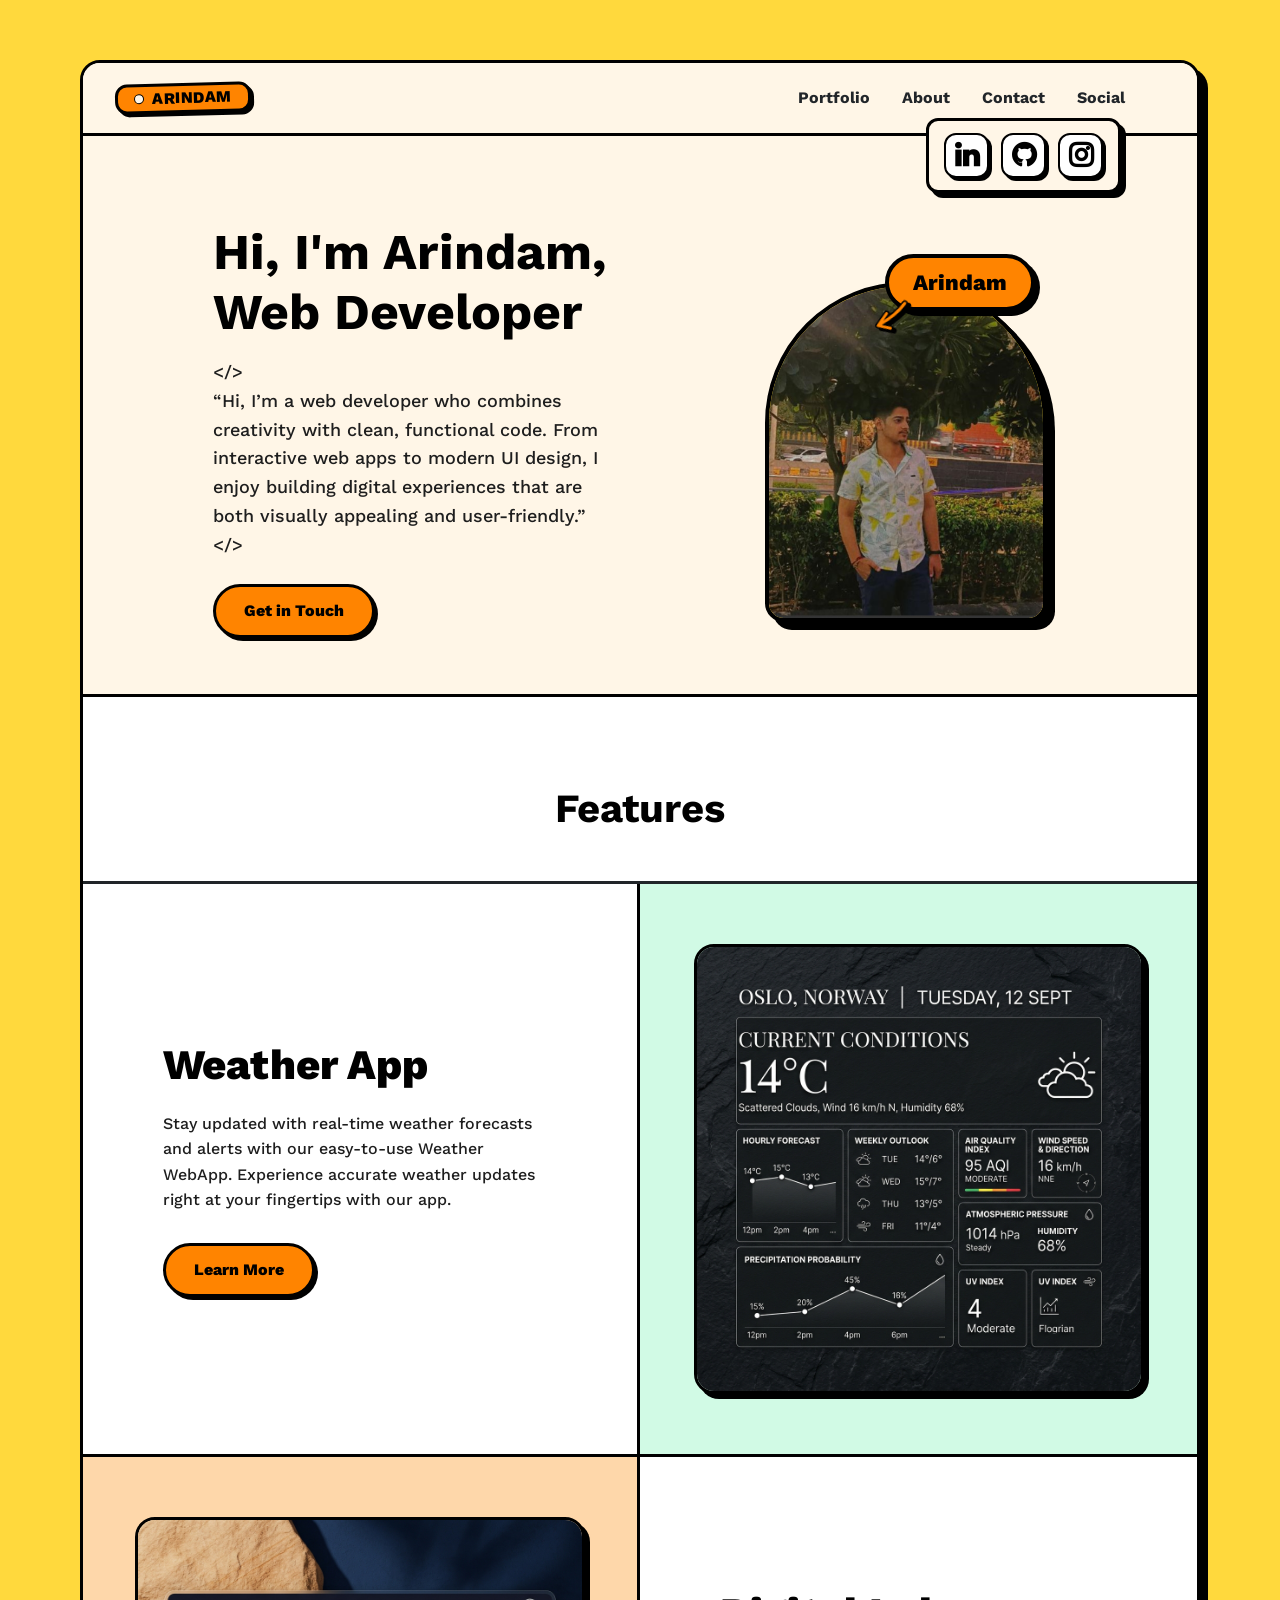
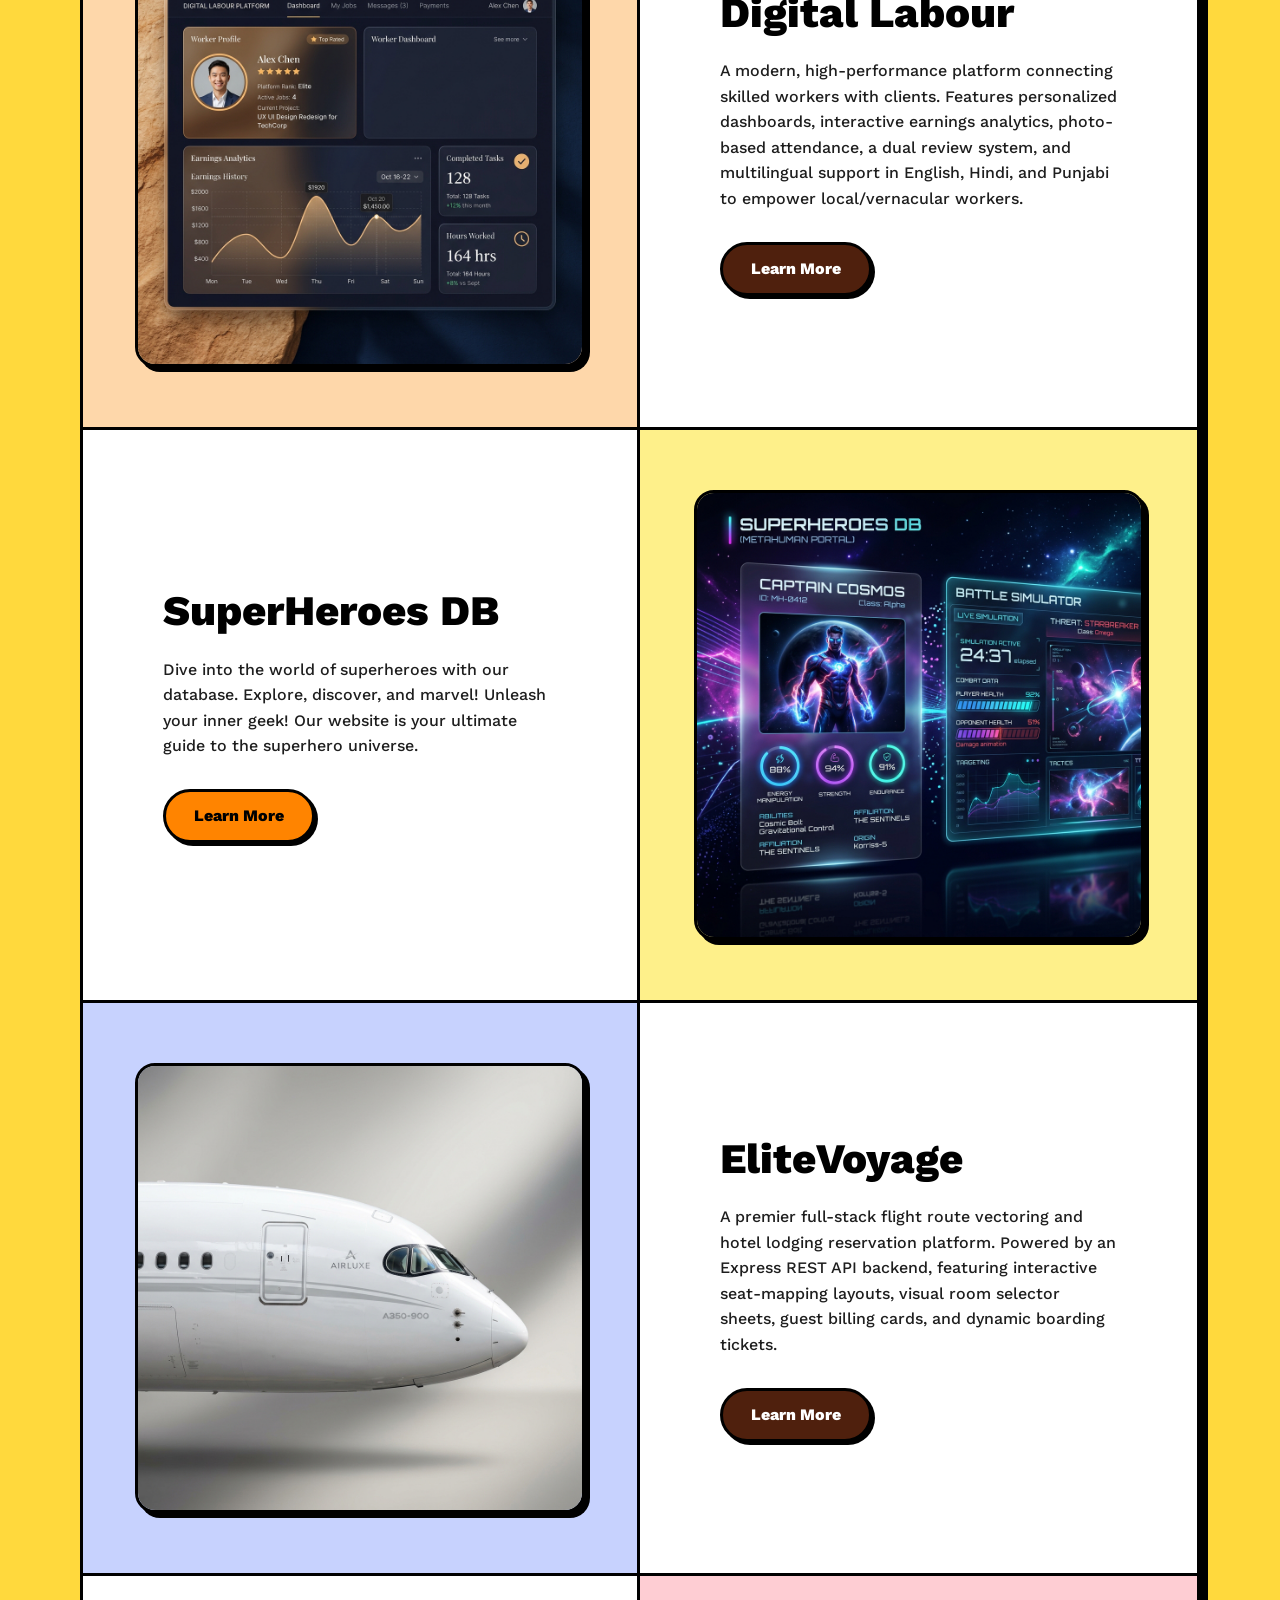
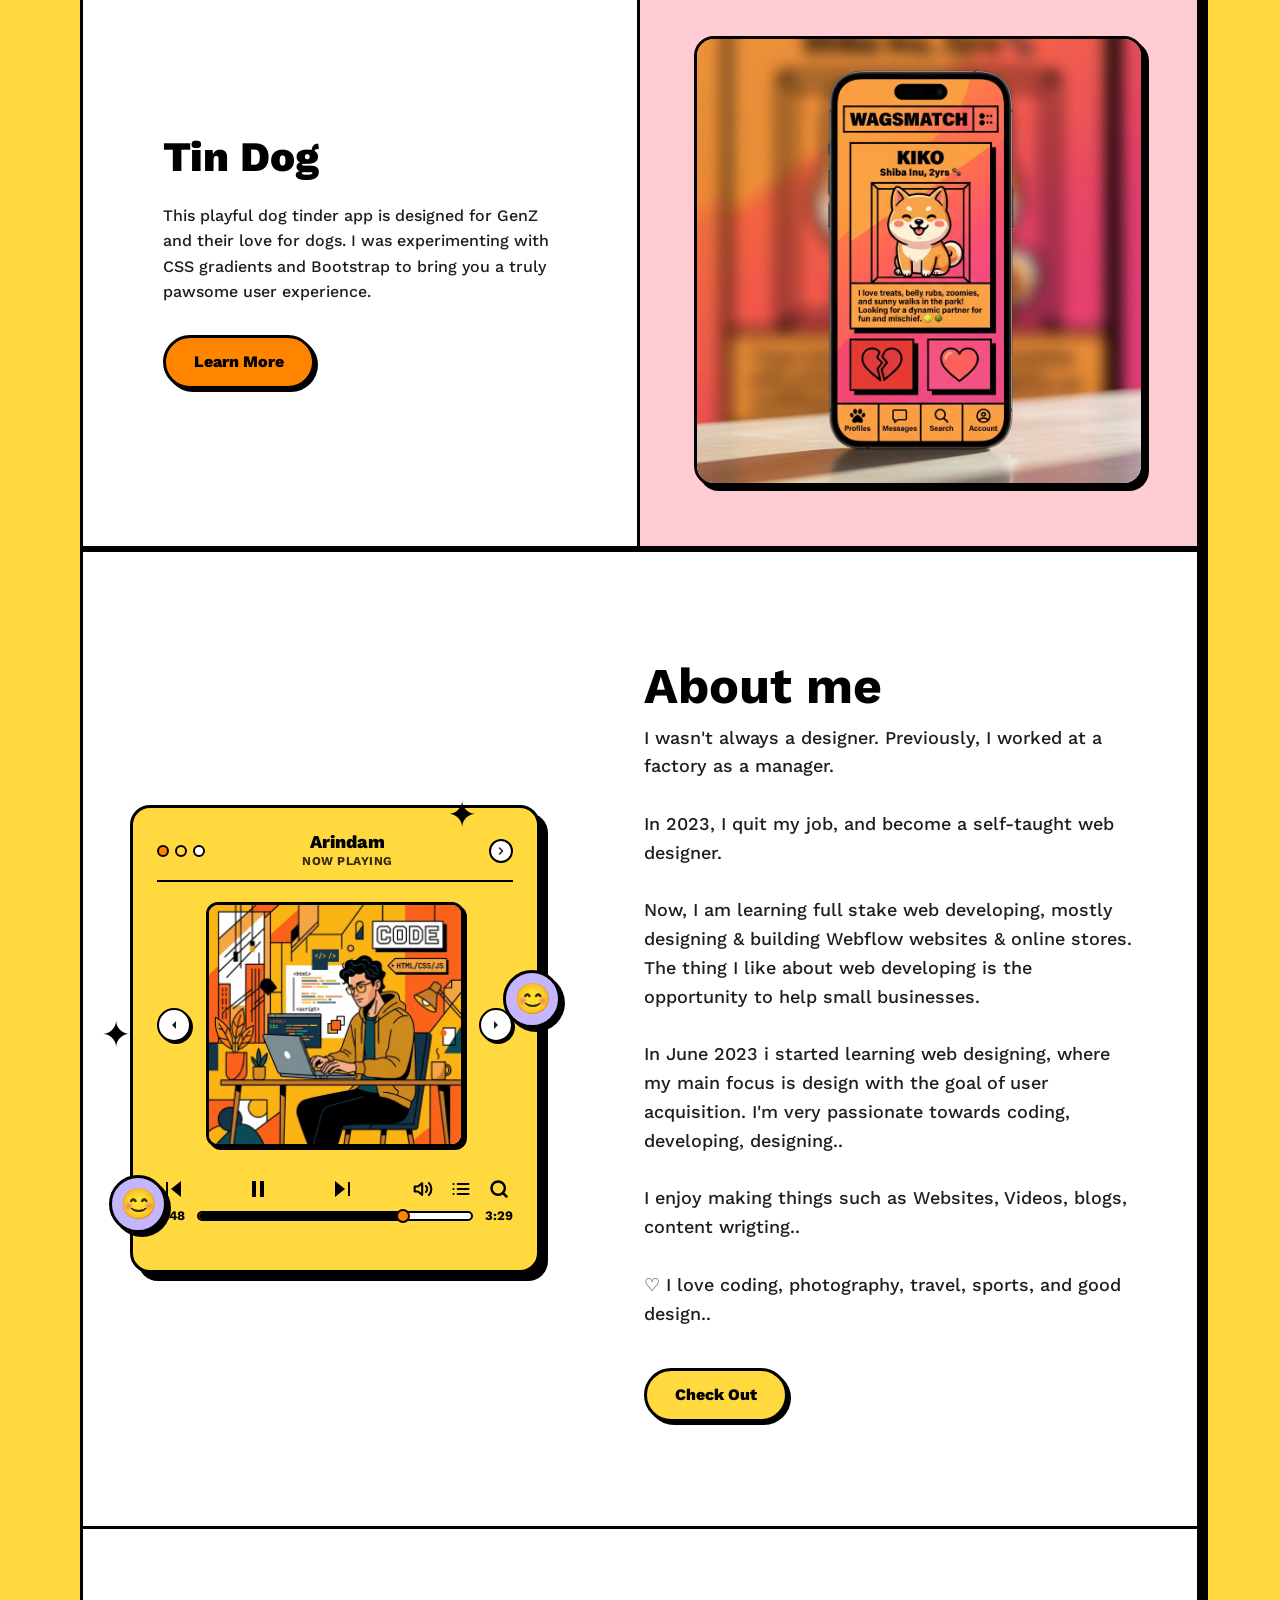
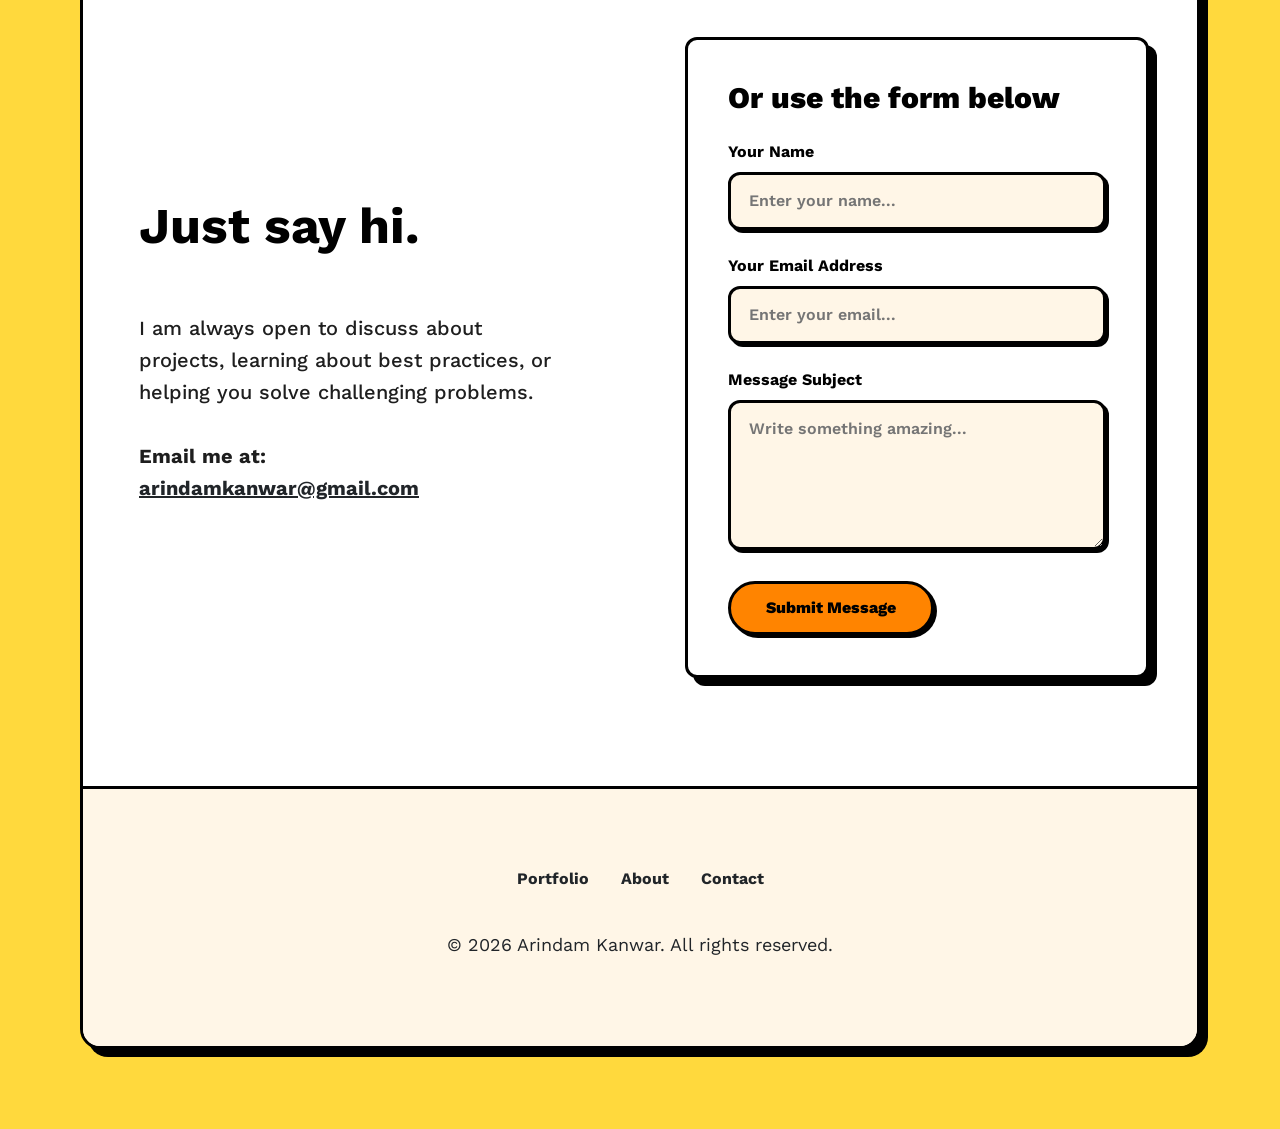
==== commit 59df6e8f: "Swap project order of EliteVoyage and Tin Dog to keep perfect alternation, and update copyright refe" ====
--- a/index.html
+++ b/index.html
@@ -5,7 +5,7 @@
     <meta name="viewport" content="width=device-width, initial-scale=1.0">
     <meta name="description" content="Premium Neo-Brutalist Customizable Portfolio Website for Web Developers.">
     <meta name="keywords" content="Portfolio, Web Developer, Web Designer, Neo-Brutalist Design, Bootstrap Portfolio">
-    <meta name="author" content="TechGrower & Antigravity AI">
+    <meta name="author" content="Arindam Kanwar">
     <title>My Portfolio | Web Developer</title>
 
     <!-- Google Fonts -->
@@ -222,38 +222,38 @@
         </div>
       </div>
 
-      <!-- Project 4: Tin Dog (Image Left, Text Right) -->
+      <!-- Project 4: EliteVoyage Booking Platform (Image Left, Text Right) -->
       <div class="project-row">
-        <!-- Left Column (Image with Pink Background) -->
+        <!-- Left Column (Image with Periwinkle Background) -->
+        <div class="project-image-col project-bg-elitevoyage">
+          <img src="./assets/hero-airplane.png" class="phone1 img-fluid" alt="EliteVoyage Booking Mockup" width="450" height="280">
+        </div>
+        <!-- Right Column (Text description) -->
+        <div class="project-text-col">
+          <h1>EliteVoyage</h1>
+          <p>A premier full-stack flight route vectoring and hotel lodging reservation platform. Powered by an Express REST API backend, featuring interactive seat-mapping layouts, visual room selector sheets, guest billing cards, and dynamic boarding tickets.</p>
+          <div>
+            <a href="./flight-hotel-booking/index.html" class="text-decoration-none">
+              <button class="btn2">Learn More</button>
+            </a>
+          </div>
+        </div>
+      </div>
+
+      <!-- Project 5: Tin Dog (Text Left, Image Right) -->
+      <div class="project-row project-row-reverse">
+        <!-- Right Column (Image with Pink Background) -->
         <div class="project-image-col project-bg-tindog">
           <!-- CUSTOMIZE: Swap phone1.png with your own project image -->
           <img src="./assets/phone1.png" class="phone1 img-fluid" alt="Tin Dog Mockup" width="450" height="280">
         </div>
-        <!-- Right Column (Text description) -->
+        <!-- Left Column (Text description) -->
         <div class="project-text-col">
           <!-- CUSTOMIZE: Your Project Details -->
           <h1>Tin Dog</h1>
           <p>This playful dog tinder app is designed for GenZ and their love for dogs. I was experimenting with CSS gradients and Bootstrap to bring you a truly pawsome user experience.</p>
           <div>
             <a target="_blank" href="./tindog/index.html" class="text-decoration-none">
-              <button class="btn2">Learn More</button>
-            </a>
-          </div>
-        </div>
-      </div>
-
-      <!-- Project 5: EliteVoyage Booking Platform (Text Left, Image Right) -->
-      <div class="project-row project-row-reverse">
-        <!-- Right Column (Image with Periwinkle Background) -->
-        <div class="project-image-col project-bg-elitevoyage">
-          <img src="./assets/hero-airplane.png" class="phone1 img-fluid" alt="EliteVoyage Booking Mockup" width="450" height="280">
-        </div>
-        <!-- Left Column (Text description) -->
-        <div class="project-text-col">
-          <h1>EliteVoyage</h1>
-          <p>A premier full-stack flight route vectoring and hotel lodging reservation platform. Powered by an Express REST API backend, featuring interactive seat-mapping layouts, visual room selector sheets, guest billing cards, and dynamic boarding tickets.</p>
-          <div>
-            <a href="./flight-hotel-booking/index.html" class="text-decoration-none">
               <button class="primary-button">Learn More</button>
             </a>
           </div>
@@ -455,7 +455,7 @@
           <li class="nav-item"><a href="#contact" class="nav-link px-2 text-dark fw-bold">Contact</a></li>
         </ul>
         <!-- CUSTOMIZE: Change copyright info, year, and corporate links to your own -->
-        <p class="text-center text-dark fw-normal">&copy; 2026 Arindam. All rights reserved.</p>
+        <p class="text-center text-dark fw-normal">&copy; 2026 Arindam Kanwar. All rights reserved.</p>
       </footer>
     </section>
 
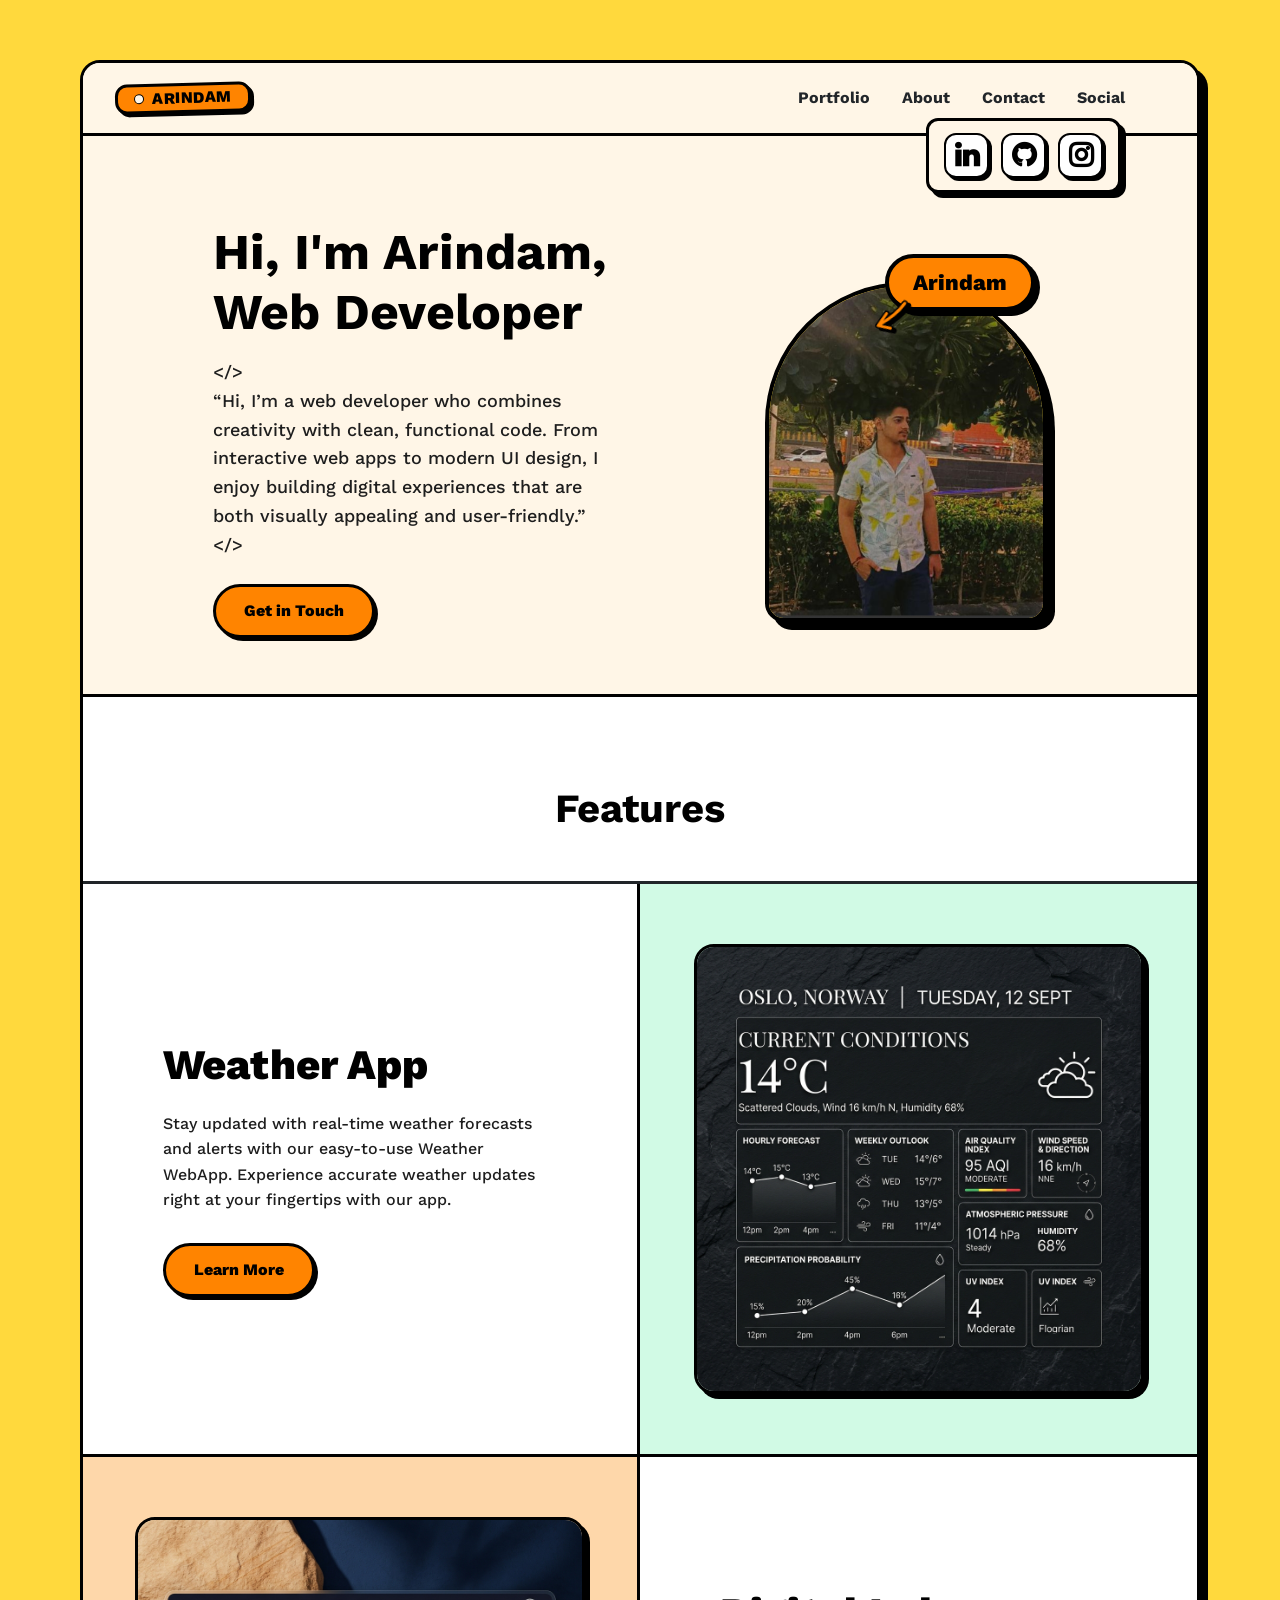
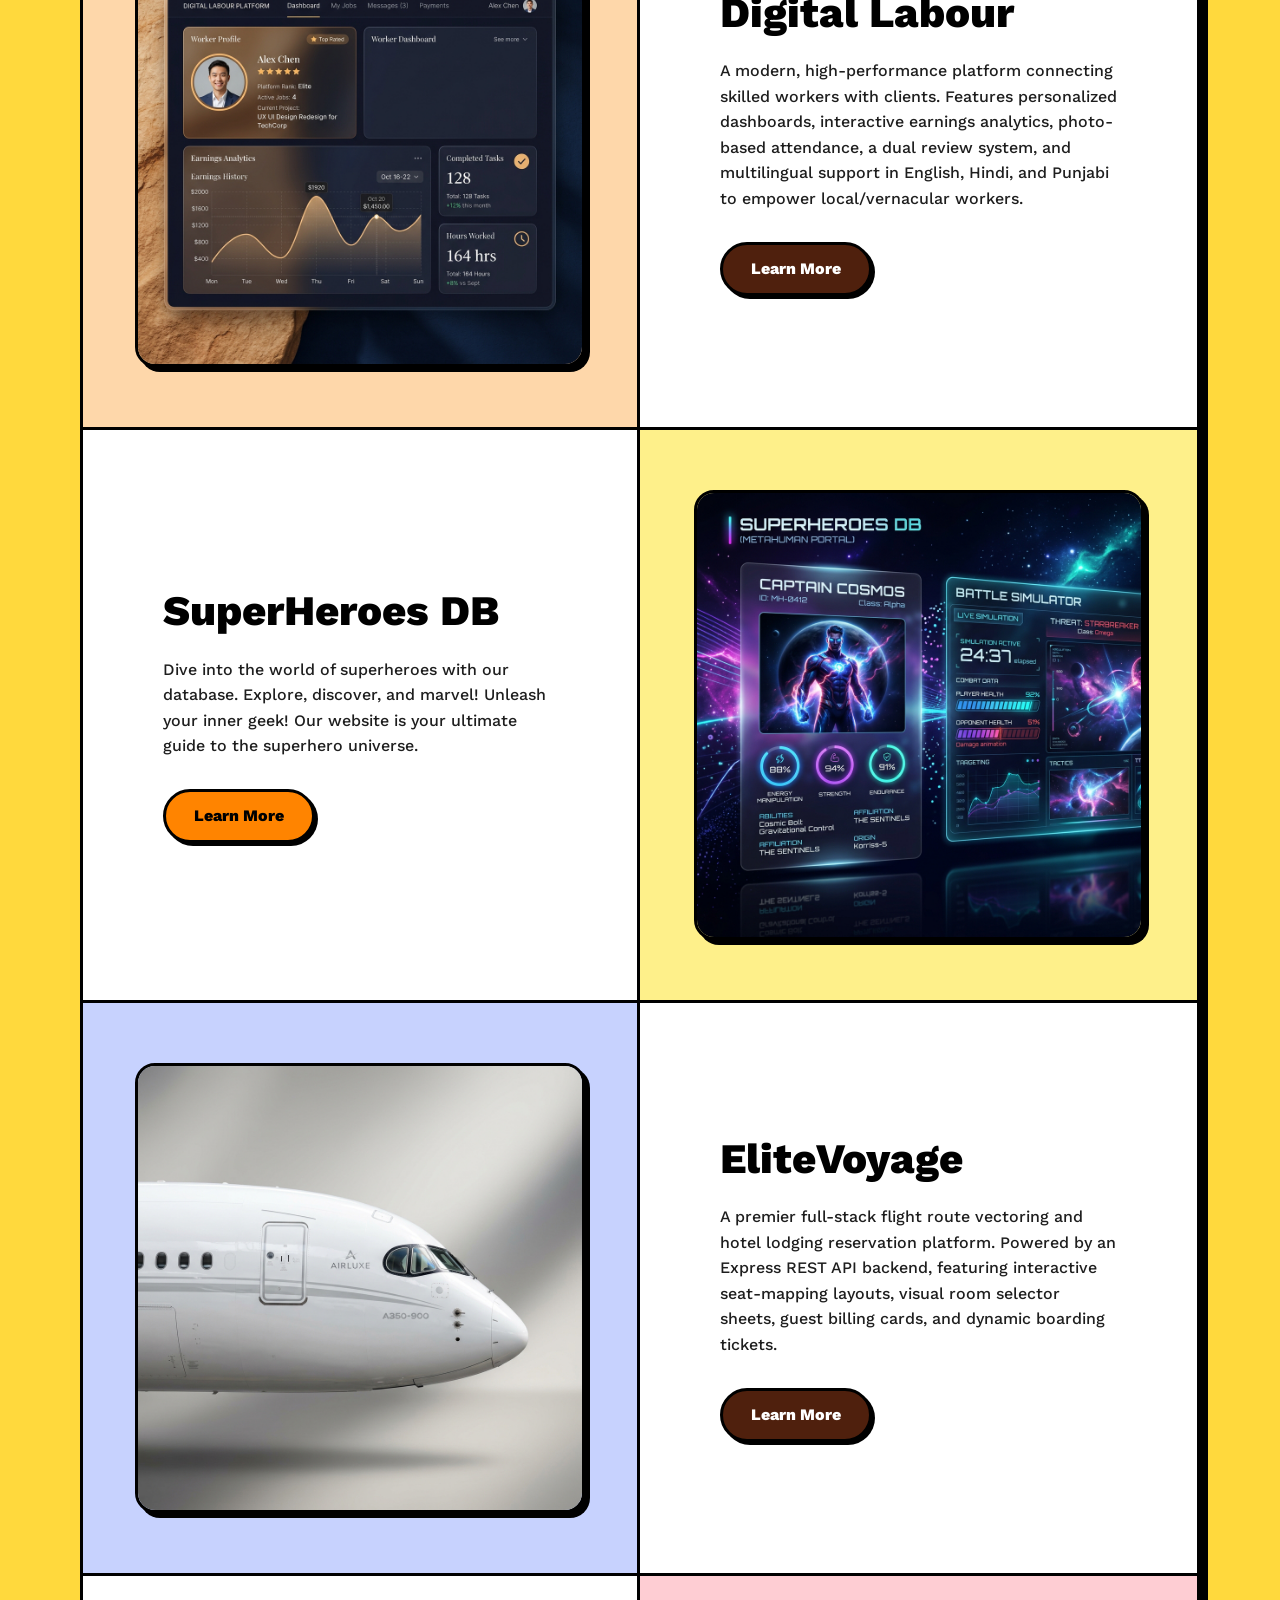
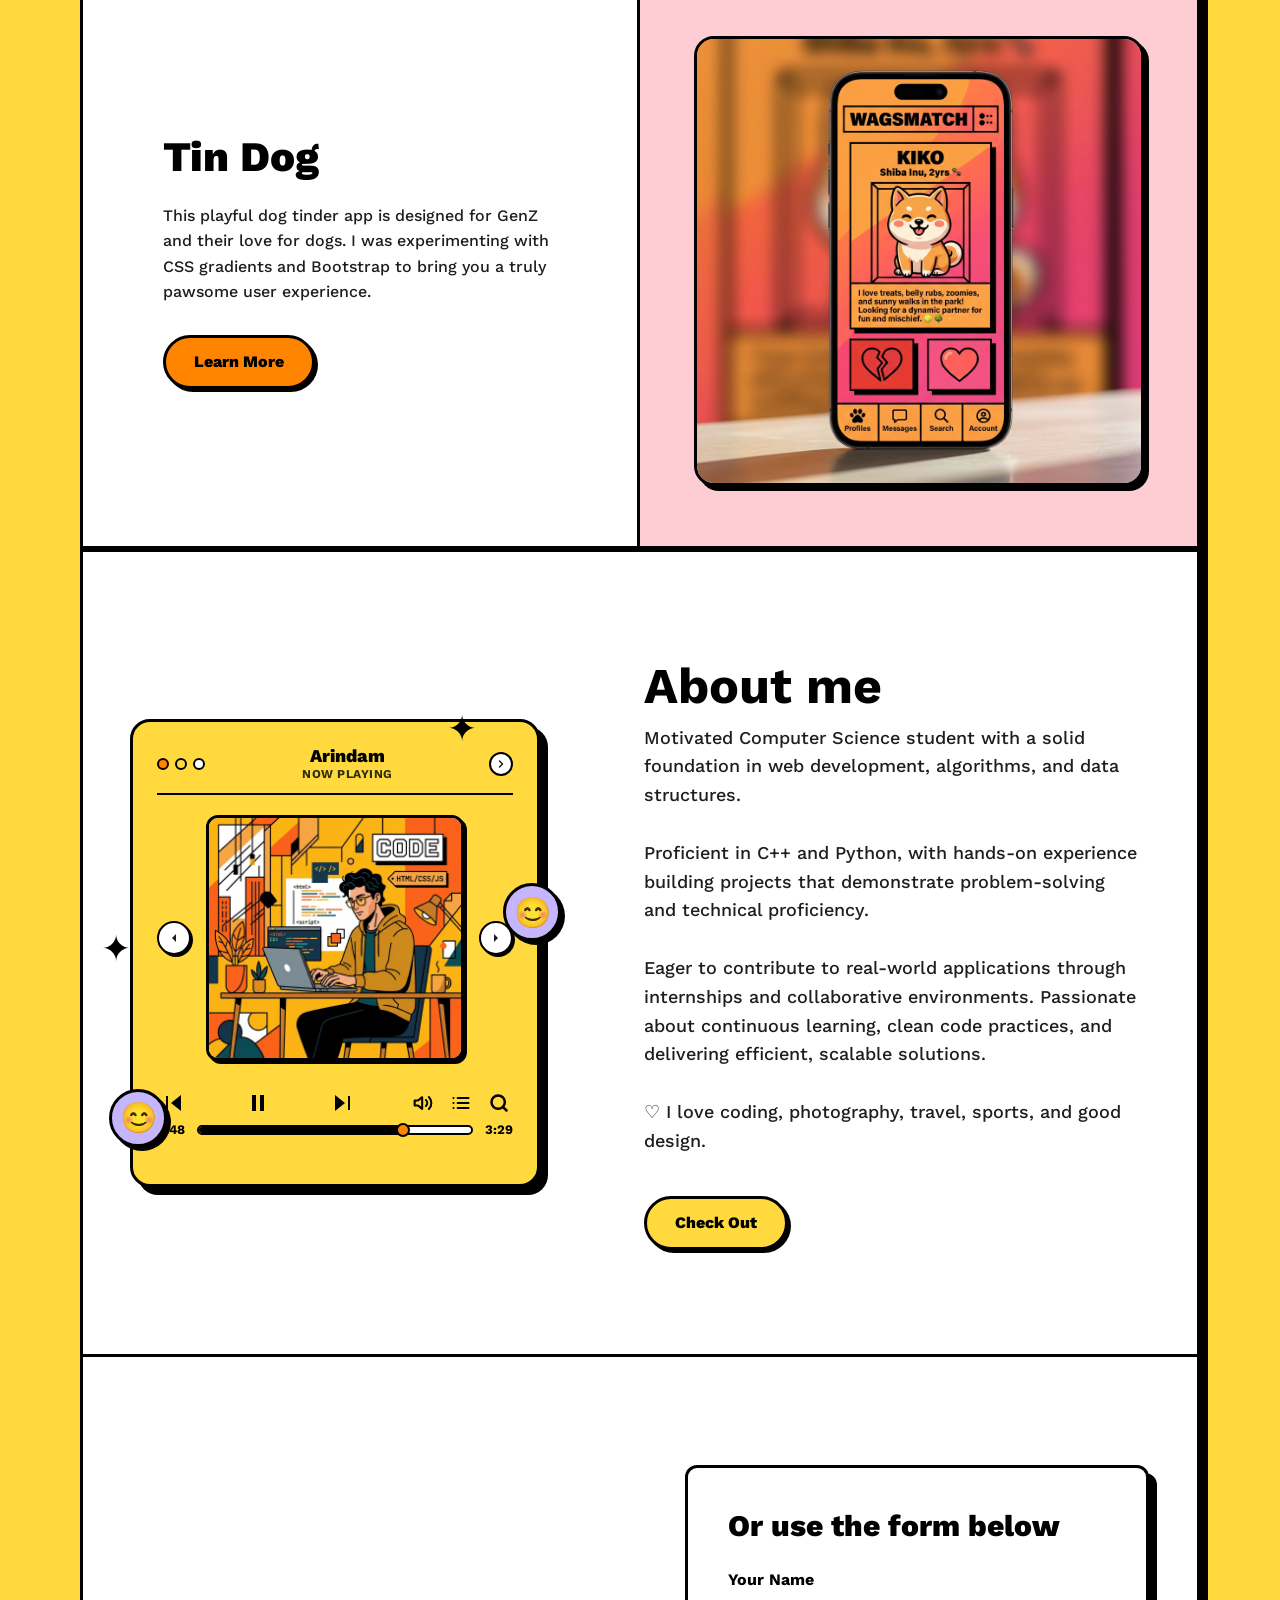
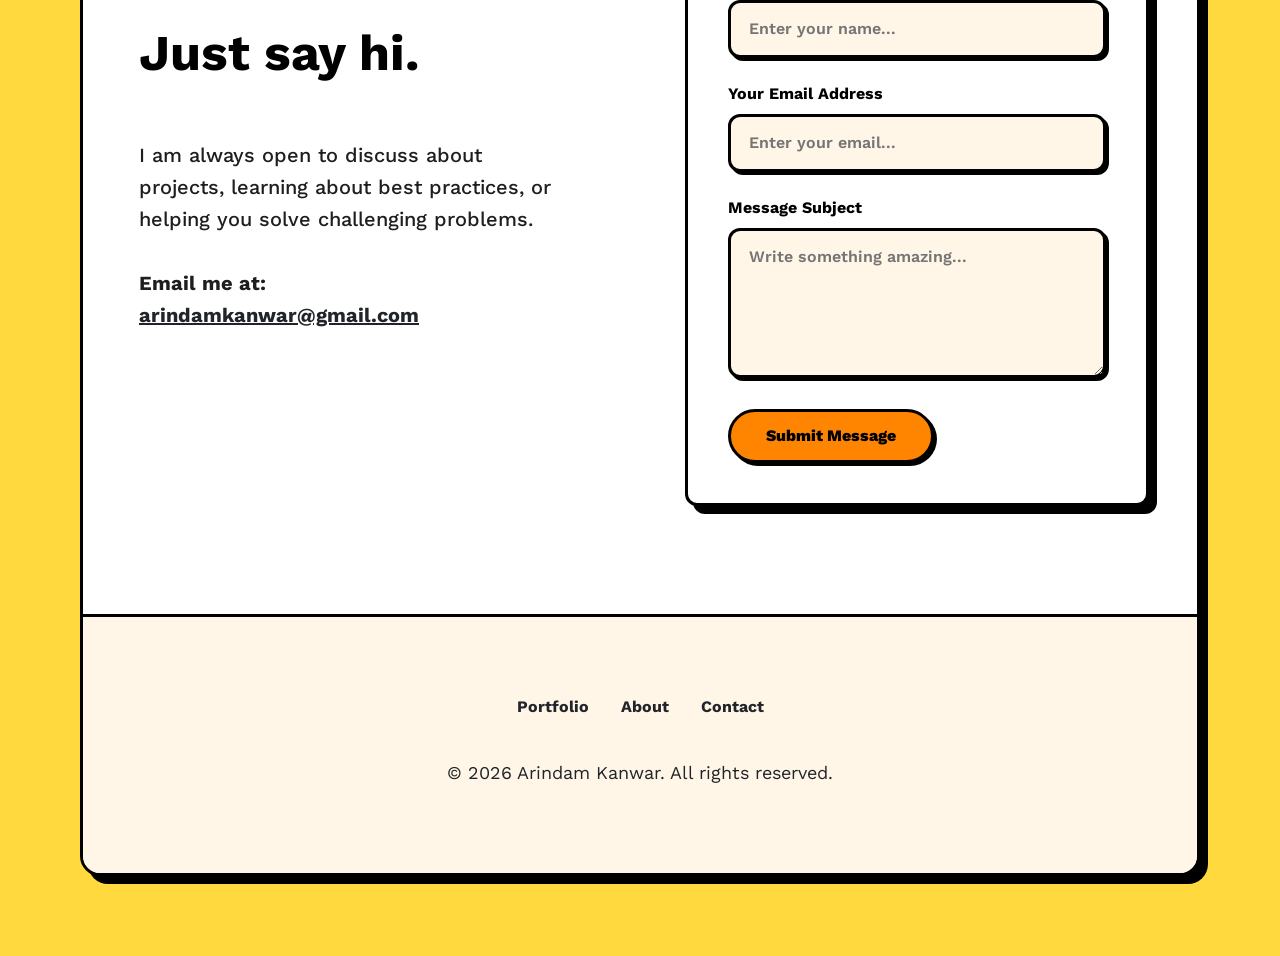
==== commit 9c4a5ce2: "Update: Replace About Me bio with Arindam's real CS student profile" ====
--- a/index.html
+++ b/index.html
@@ -382,13 +382,10 @@
         <div class="m-lg-5 m-4 p-2 flex-fill text-lg-start text-center w-100">
           <h1 class="fw-bold">About me</h1>
           <p class="paragraph text-start">
-            I wasn't always a designer. Previously, I worked at a factory as a manager.<br /><br />
-            In 2023, I quit my job, and become a self-taught web designer.<br /><br />
-            Now, I am learning full stake web developing, mostly designing & building Webflow websites & online stores. The thing I like about web developing is the opportunity to help small businesses.<br /><br />
-            In June 2023 i started learning web designing, where my main focus is design with the goal of user acquisition. I'm very passionate towards coding, developing, designing..<br /><br />
-            I enjoy making things such as Websites, Videos, blogs, content wrigting..<br /><br />
-            
-            ♡ I love coding, photography, travel, sports, and good design..
+            Motivated Computer Science student with a solid foundation in web development, algorithms, and data structures.<br /><br />
+            Proficient in C++ and Python, with hands-on experience building projects that demonstrate problem-solving and technical proficiency.<br /><br />
+            Eager to contribute to real-world applications through internships and collaborative environments. Passionate about continuous learning, clean code practices, and delivering efficient, scalable solutions.<br /><br />
+            ♡ I love coding, photography, travel, sports, and good design.
           </p>
           <a target="_blank" href="https://www.instagram.com/arin._.dam/" class="text-decoration-none">
             <button class="btn3 p-2 px-4 mt-3">Check Out</button>
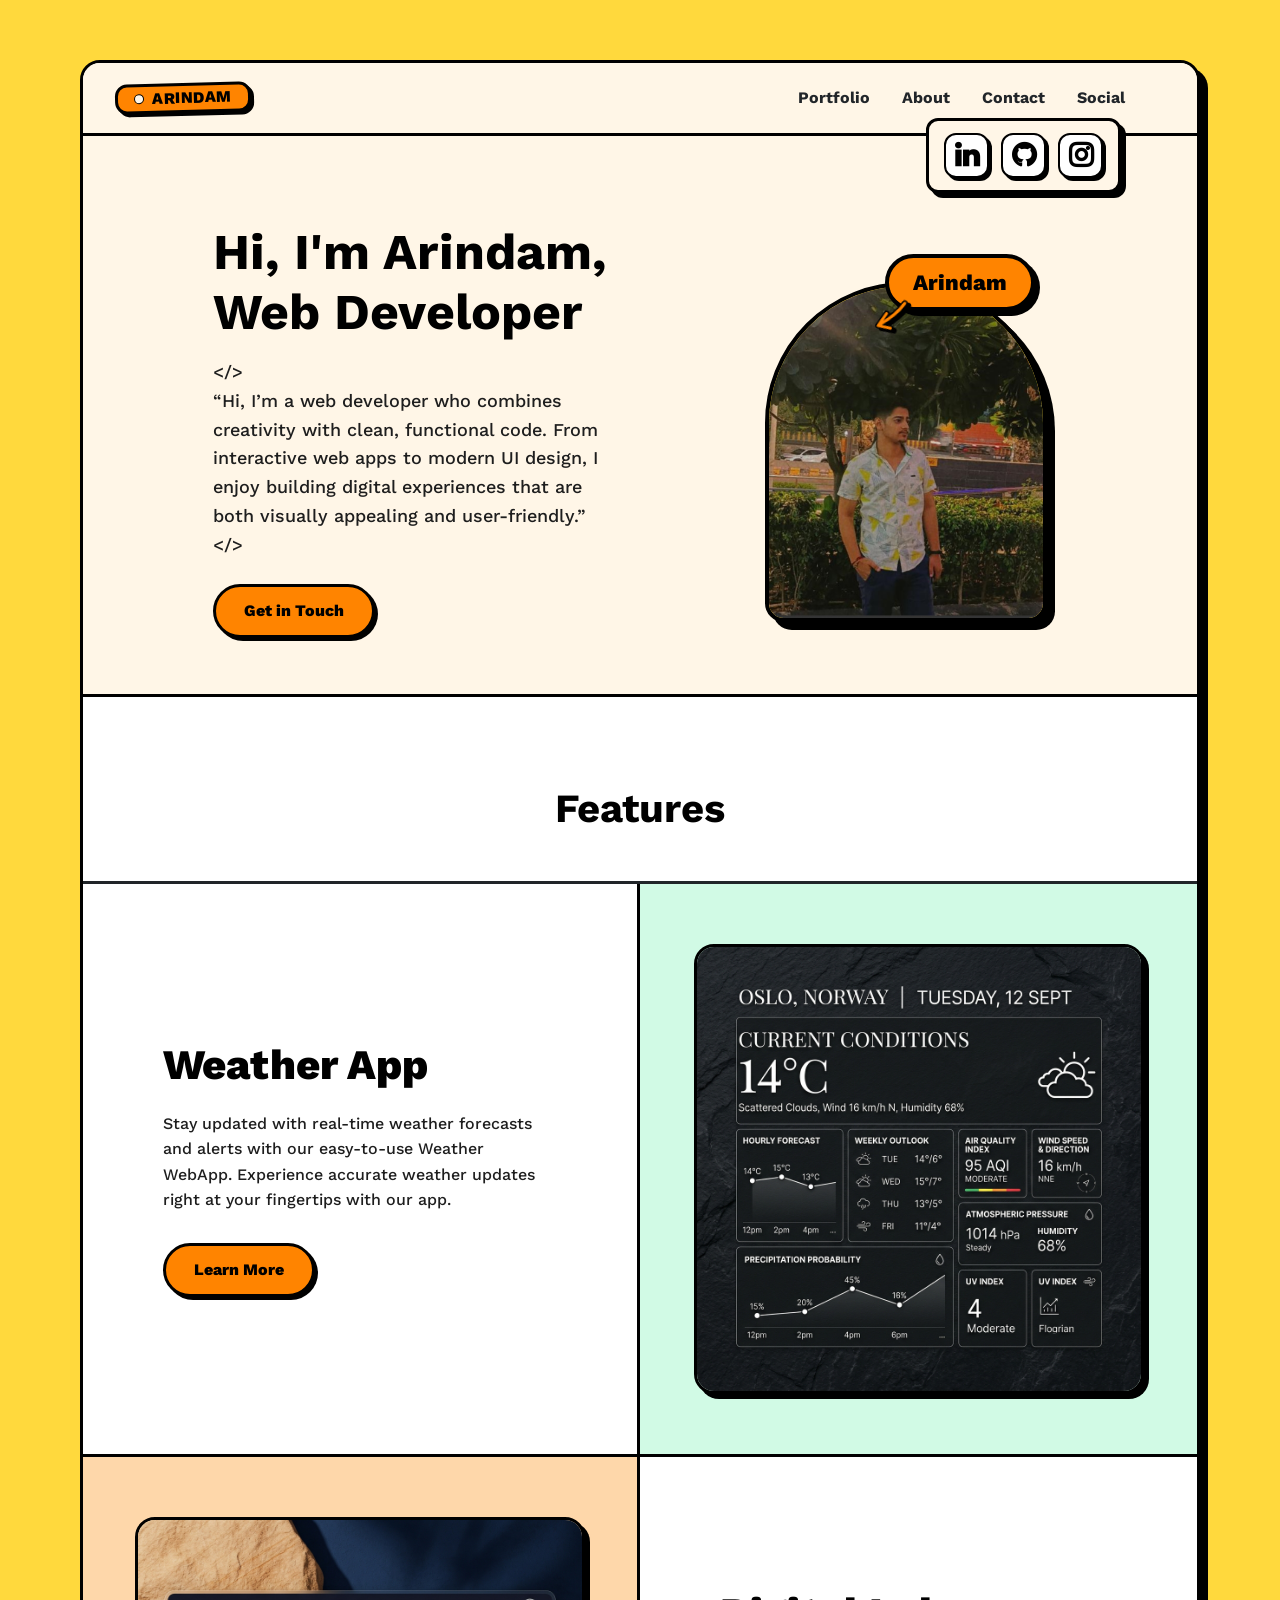
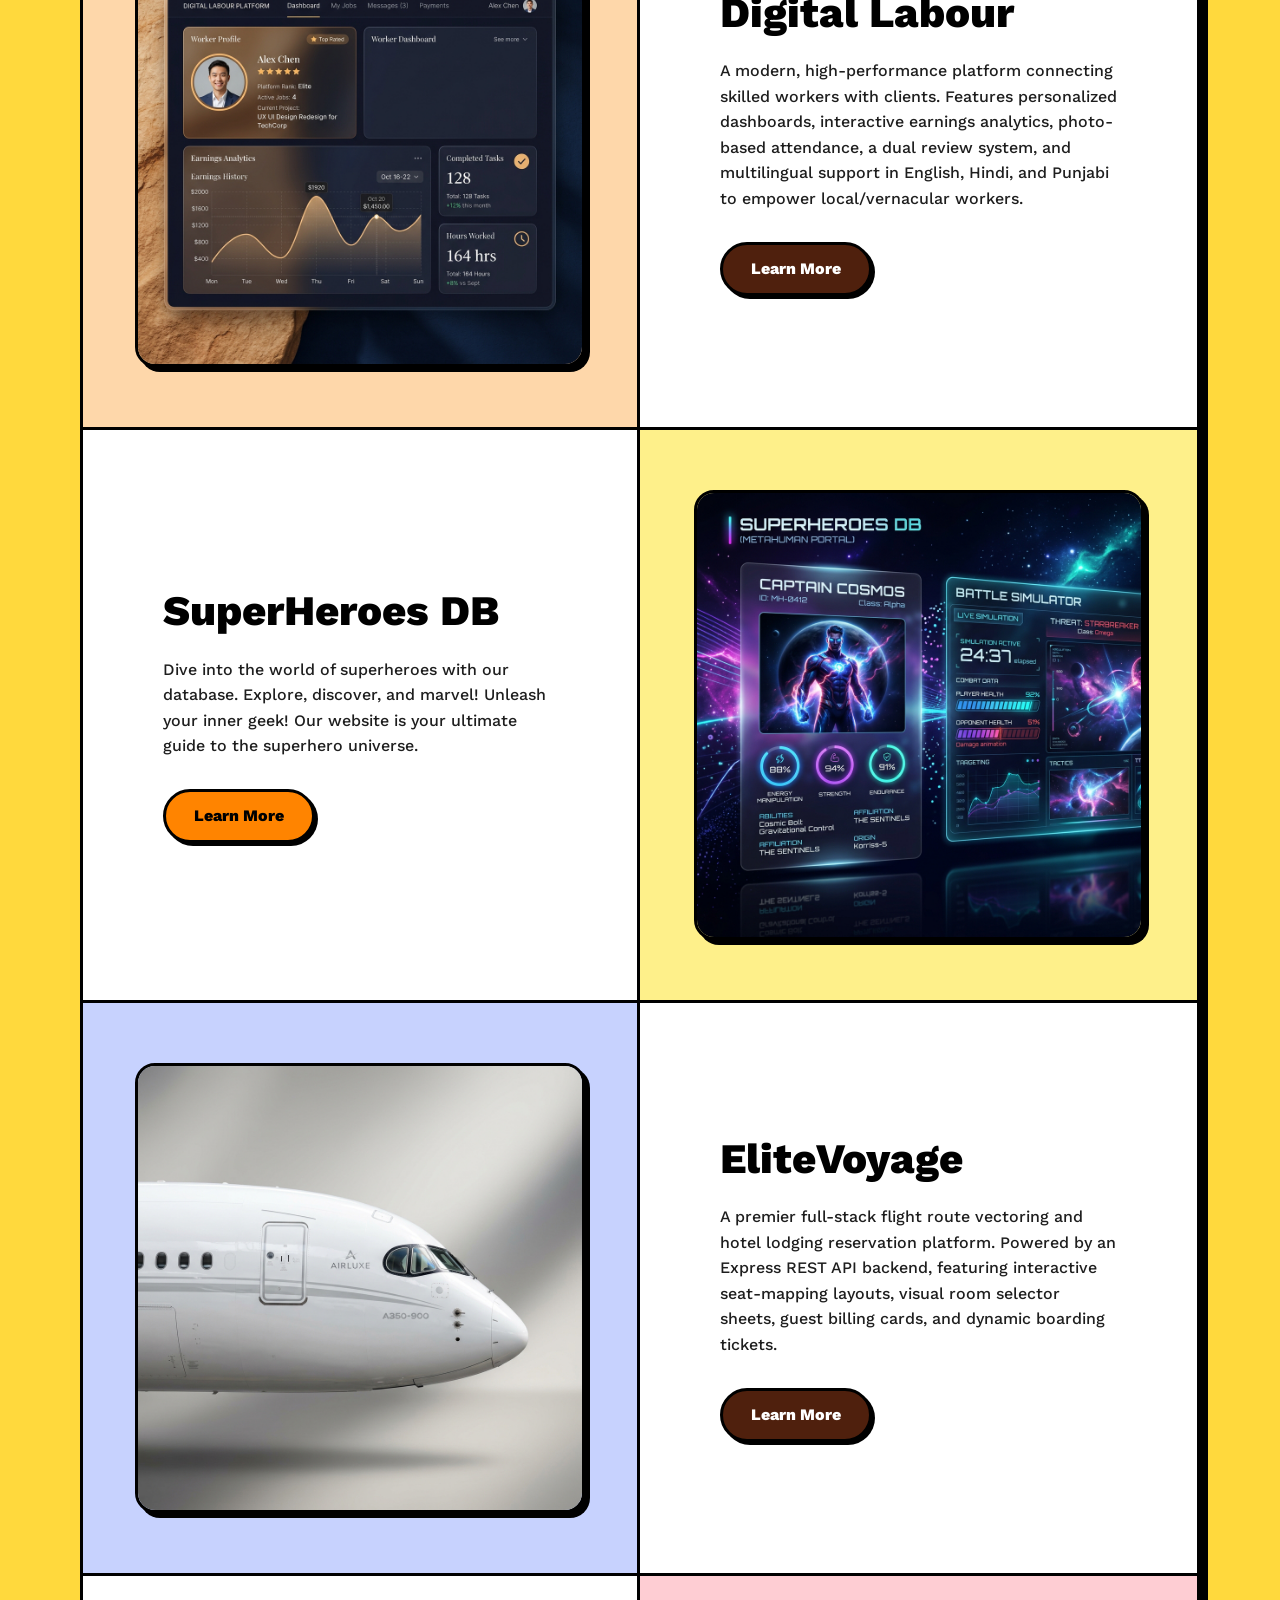
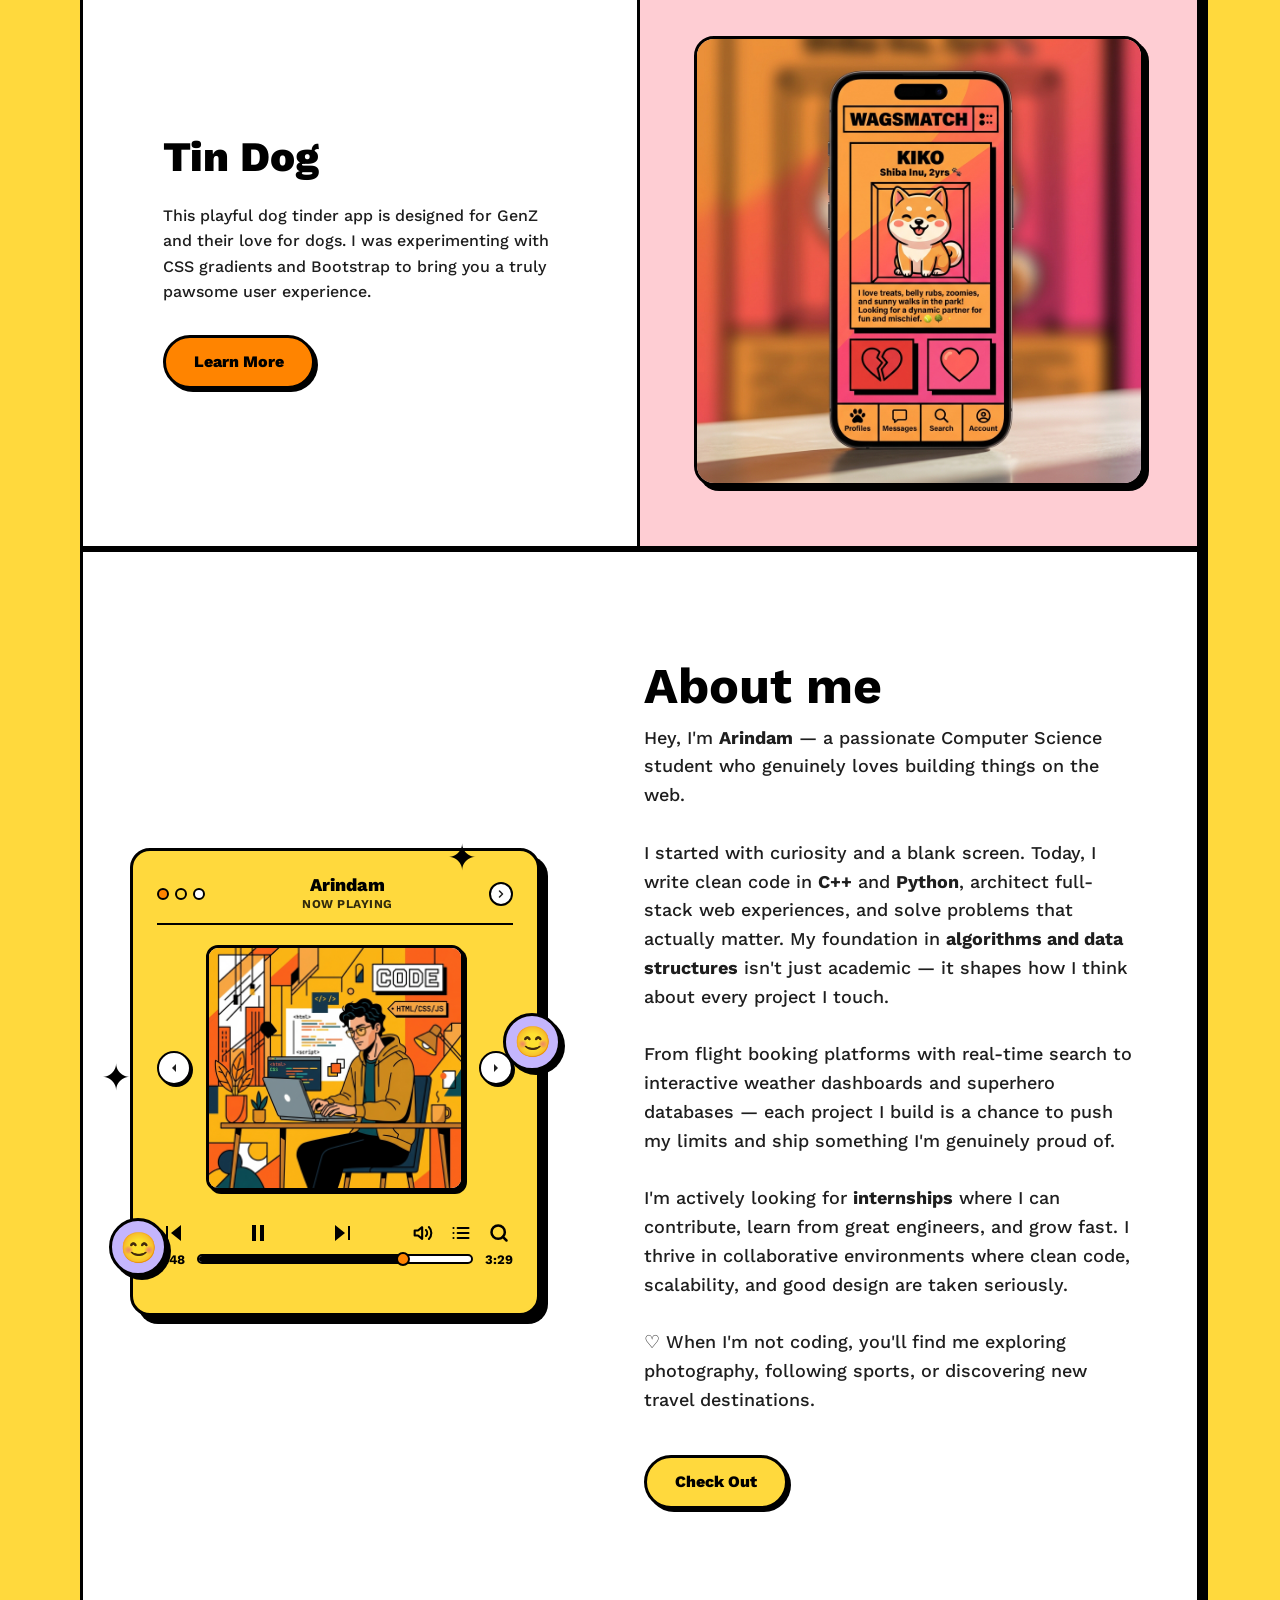
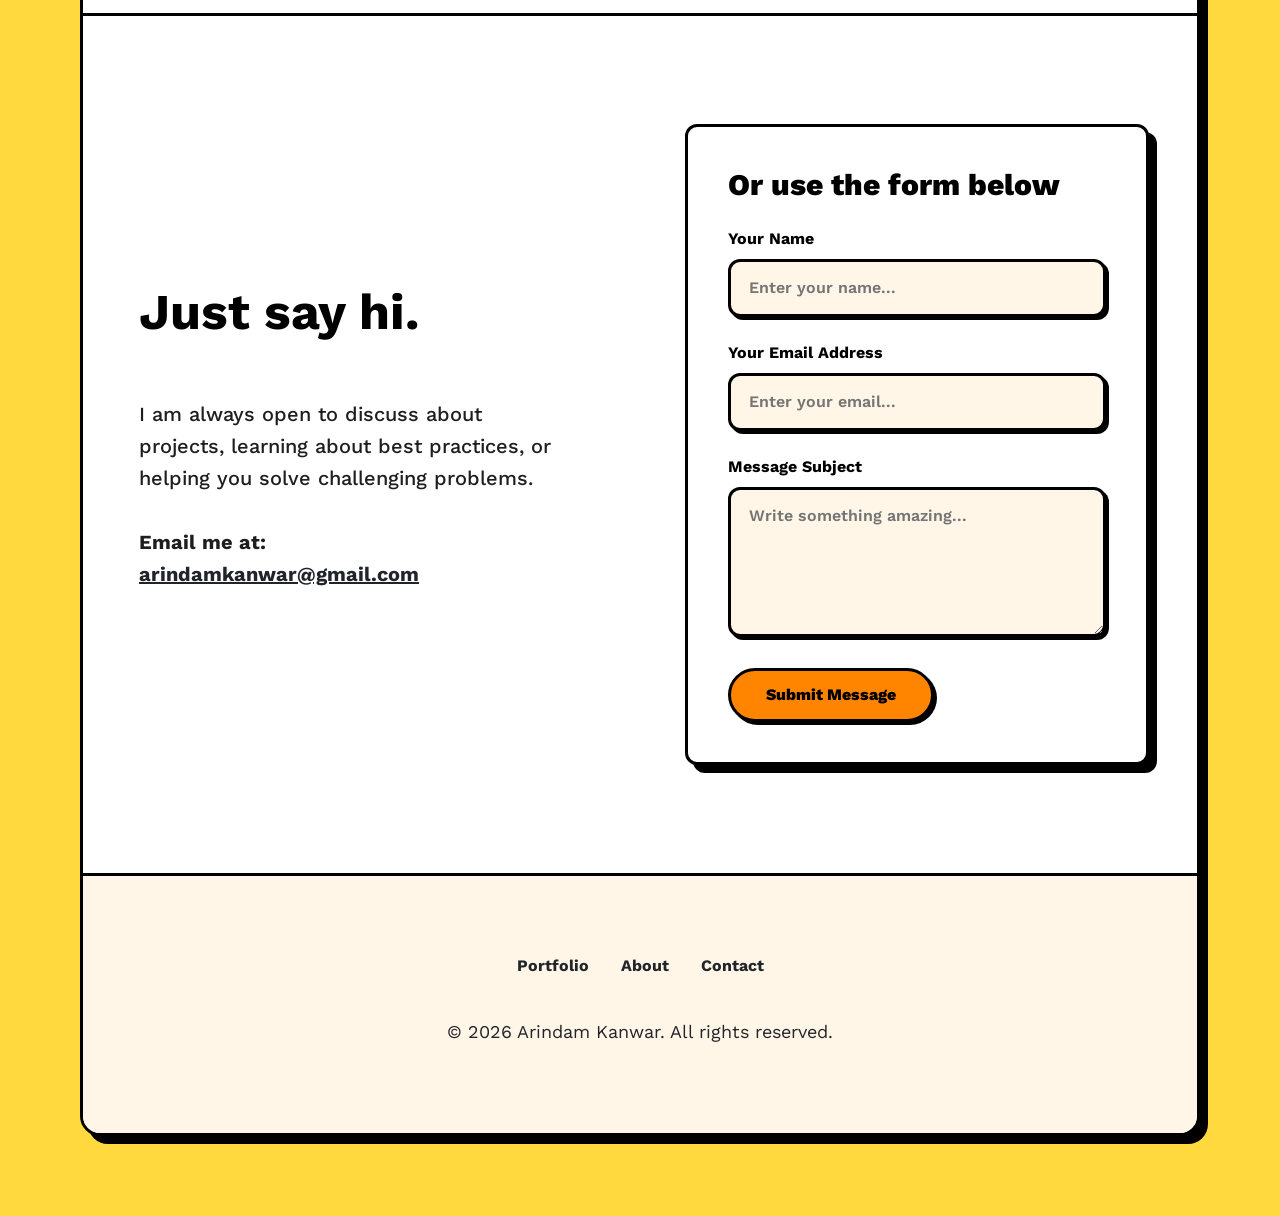
==== commit 26729d80: "Enhance: Rewrite About Me with personal, engaging bio for Arindam" ====
--- a/index.html
+++ b/index.html
@@ -382,10 +382,15 @@
         <div class="m-lg-5 m-4 p-2 flex-fill text-lg-start text-center w-100">
           <h1 class="fw-bold">About me</h1>
           <p class="paragraph text-start">
-            Motivated Computer Science student with a solid foundation in web development, algorithms, and data structures.<br /><br />
-            Proficient in C++ and Python, with hands-on experience building projects that demonstrate problem-solving and technical proficiency.<br /><br />
-            Eager to contribute to real-world applications through internships and collaborative environments. Passionate about continuous learning, clean code practices, and delivering efficient, scalable solutions.<br /><br />
-            ♡ I love coding, photography, travel, sports, and good design.
+            Hey, I'm <strong>Arindam</strong> — a passionate Computer Science student who genuinely loves building things on the web.<br /><br />
+
+            I started with curiosity and a blank screen. Today, I write clean code in <strong>C++</strong> and <strong>Python</strong>, architect full-stack web experiences, and solve problems that actually matter. My foundation in <strong>algorithms and data structures</strong> isn't just academic — it shapes how I think about every project I touch.<br /><br />
+
+            From flight booking platforms with real-time search to interactive weather dashboards and superhero databases — each project I build is a chance to push my limits and ship something I'm genuinely proud of.<br /><br />
+
+            I'm actively looking for <strong>internships</strong> where I can contribute, learn from great engineers, and grow fast. I thrive in collaborative environments where clean code, scalability, and good design are taken seriously.<br /><br />
+
+            ♡ When I'm not coding, you'll find me exploring photography, following sports, or discovering new travel destinations.
           </p>
           <a target="_blank" href="https://www.instagram.com/arin._.dam/" class="text-decoration-none">
             <button class="btn3 p-2 px-4 mt-3">Check Out</button>
